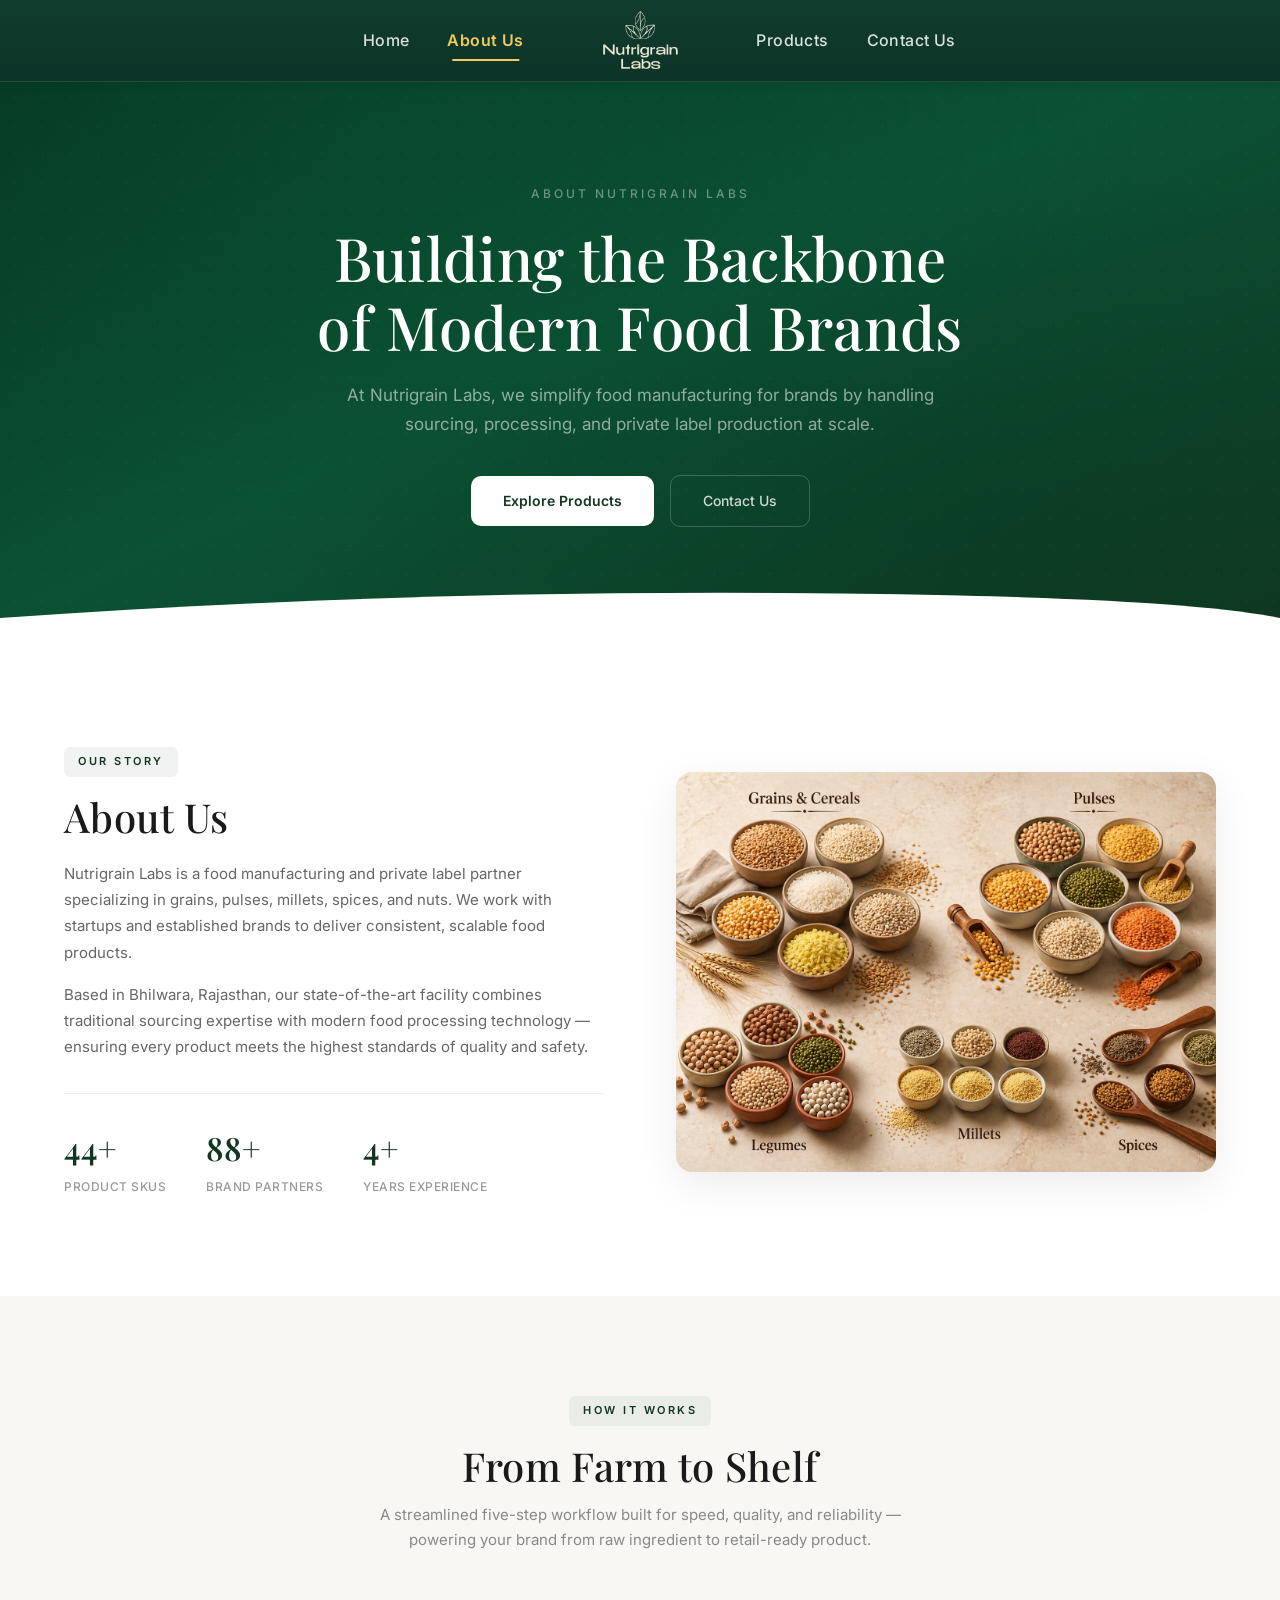
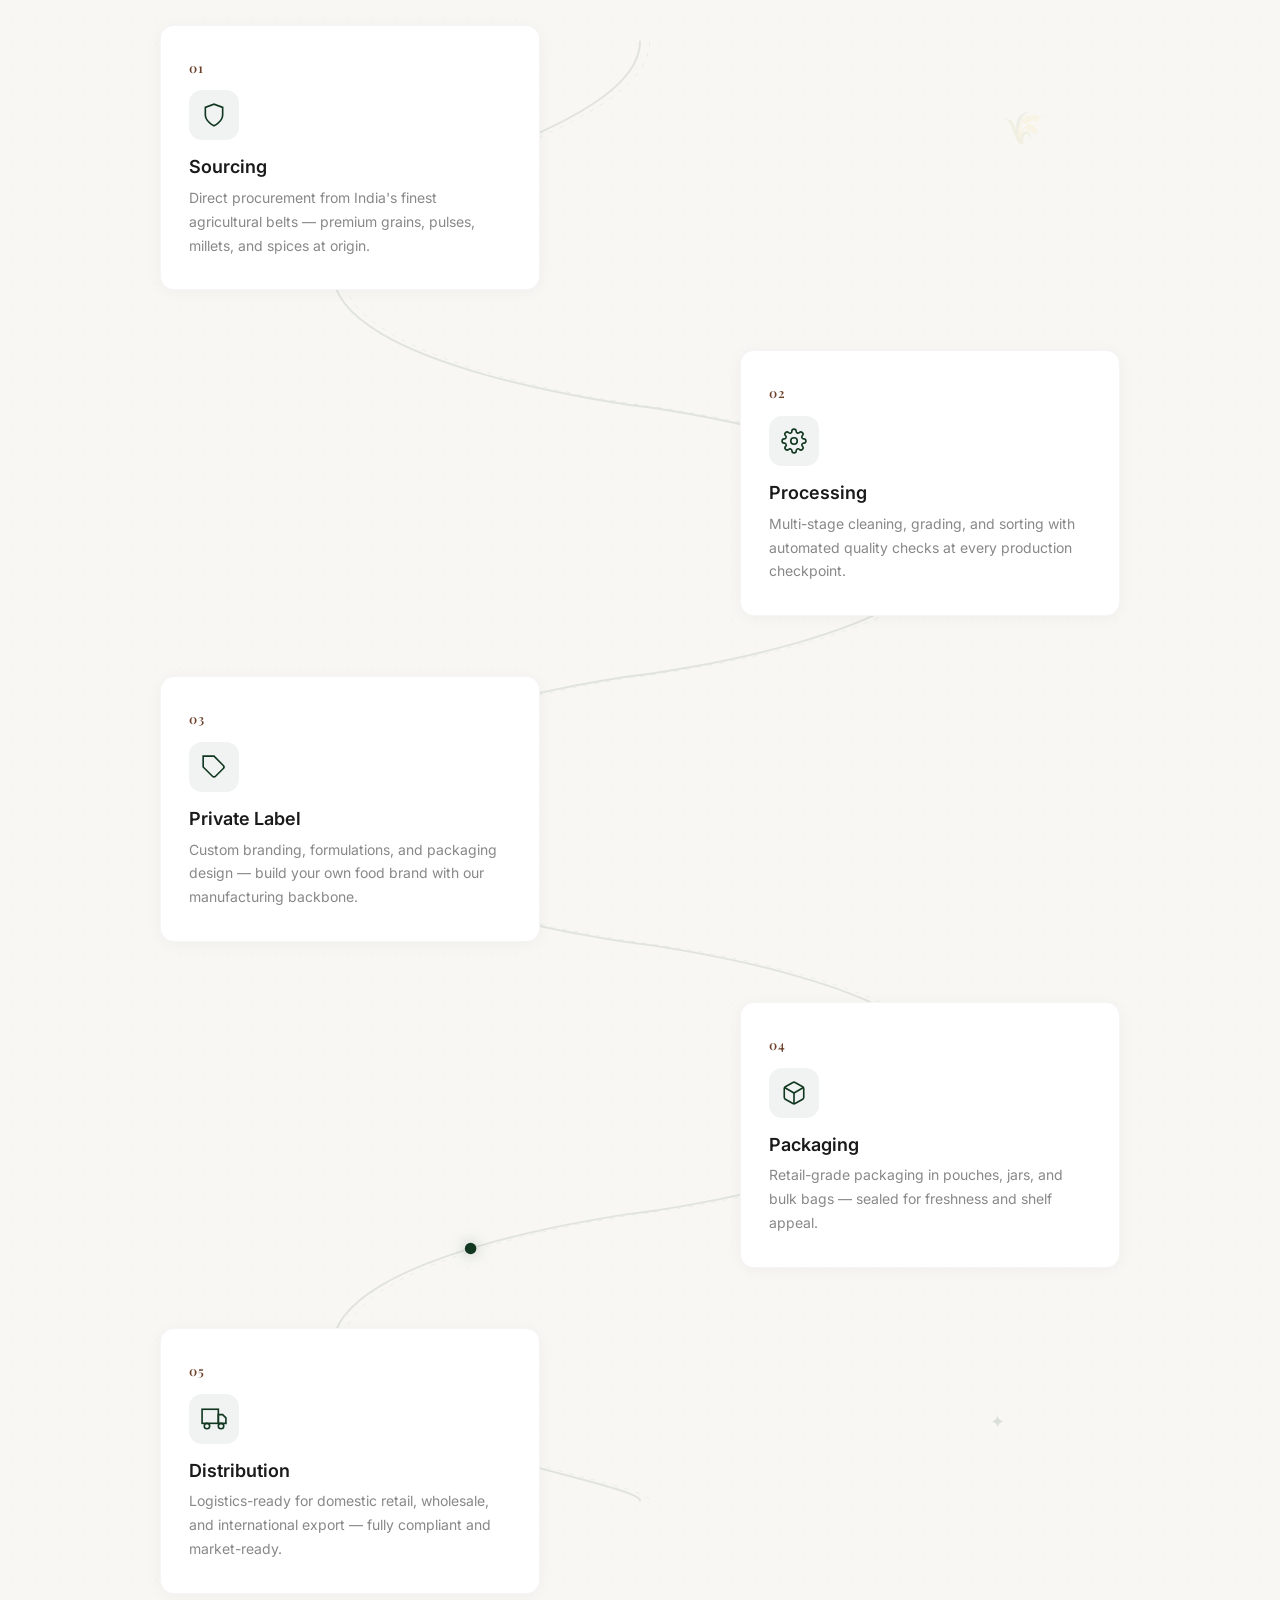
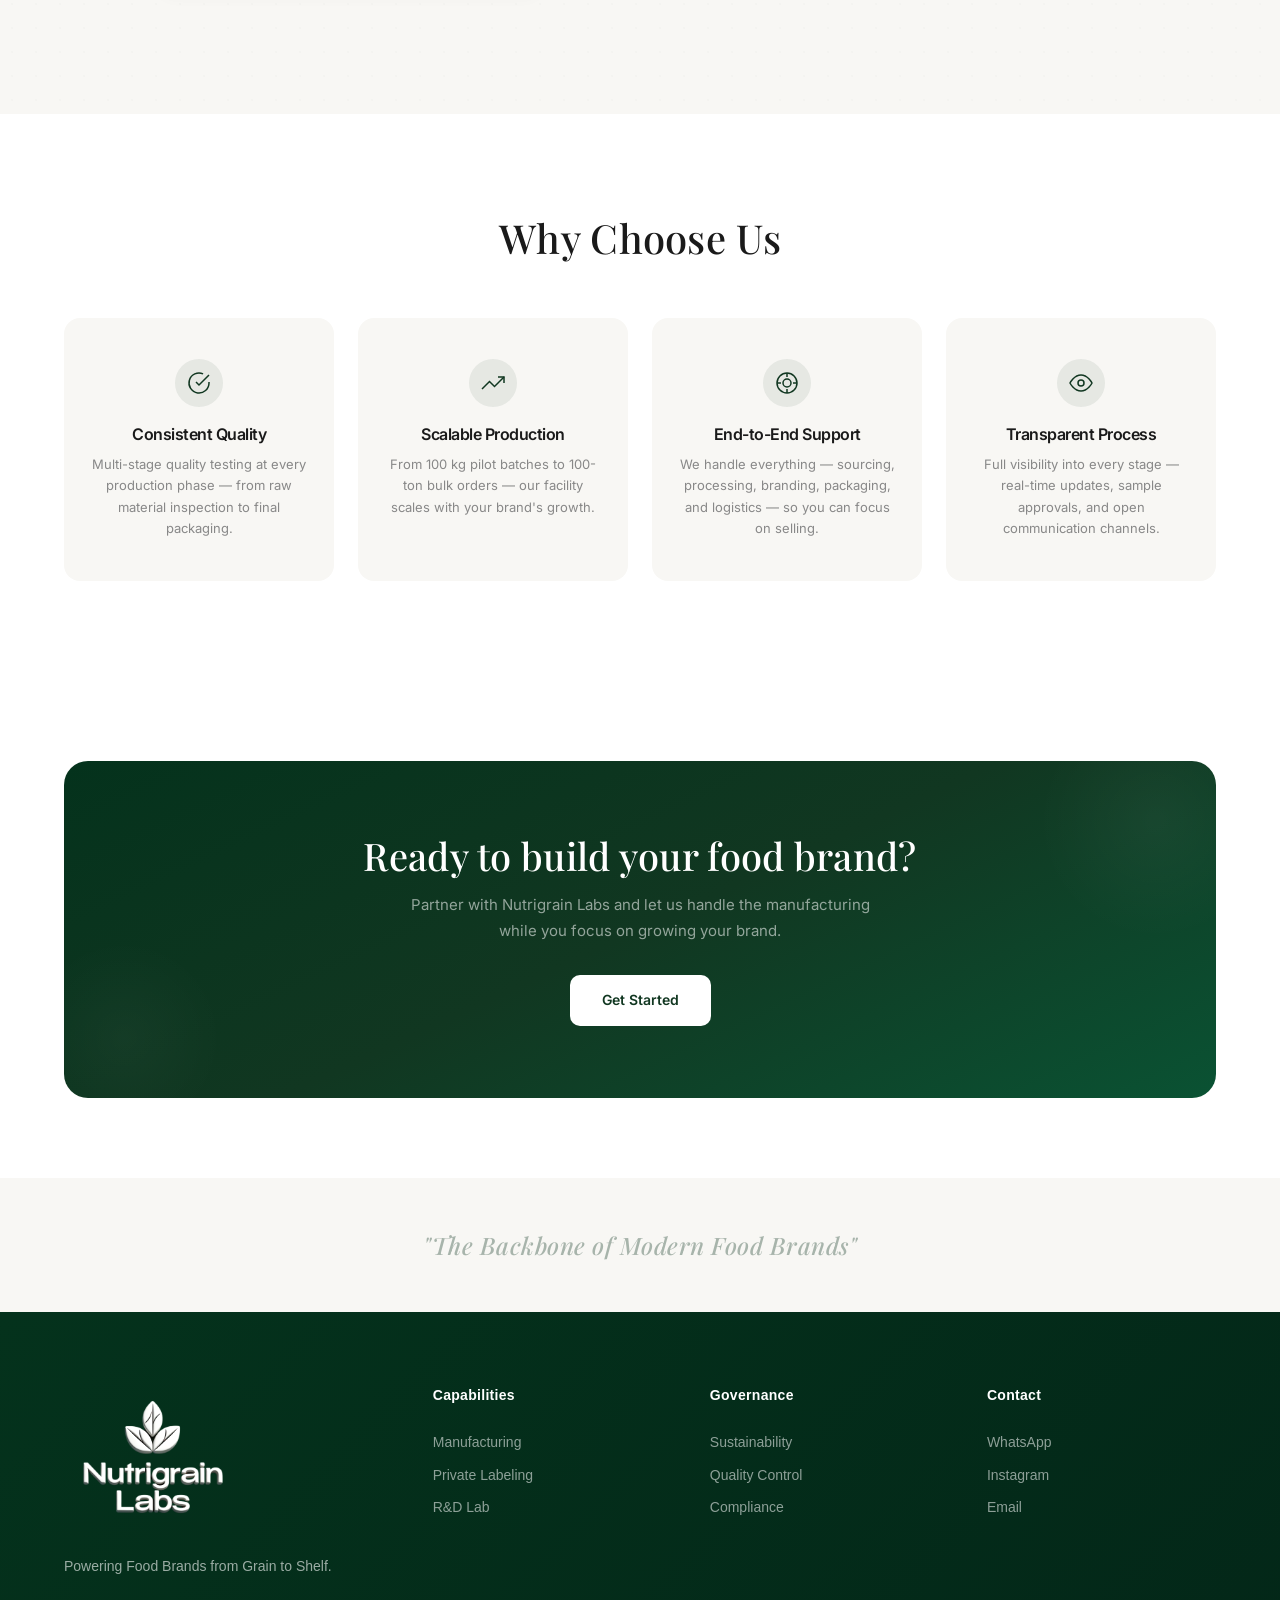
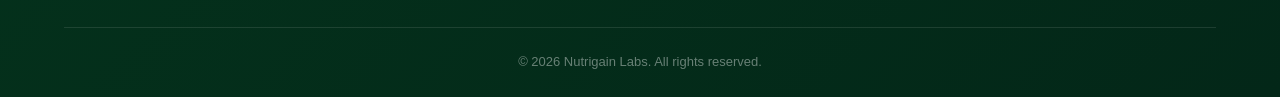
==== about.html @ efd7e618 "dadad adadad" ====
<!DOCTYPE html>
<html lang="en">

<head>
  <meta charset="UTF-8" />
  <meta name="viewport" content="width=device-width, initial-scale=1.0" />
  <title>Nutrigrain Labs — About Us</title>
  <meta name="description"
    content="Learn about Nutrigrain Labs — India's trusted food manufacturing and private label partner for grains, pulses, millets, spices, and more." />
  <link rel="stylesheet" href="index.css" />
  <link rel="stylesheet" href="about.css" />
  <link rel="preconnect" href="https://fonts.googleapis.com" />
  <link rel="preconnect" href="https://fonts.gstatic.com" crossorigin />
  <link href="https://fonts.googleapis.com/css2?family=Inter:wght@400;500;600;700;800&display=swap" rel="stylesheet" />
  <link href="https://fonts.googleapis.com/css2?family=Playfair+Display:wght@400;500;600;700&display=swap"
    rel="stylesheet" />
  <link rel="icon"
    href="data:image/svg+xml,<svg xmlns='http://www.w3.org/2000/svg' viewBox='0 0 100 100'><text y='.9em' font-size='90'>🌿</text></svg>" />
</head>

<body>

  <!-- ===== HEADER ===== -->
  <header class="header" id="header">
    <div class="header-inner">
      <nav class="nav-left" id="navLeft">
        <a href="index.html">Home</a>
        <a href="about.html" class="active">About Us</a>
      </nav>

      <a href="index.html" class="header-logo" id="headerLogo">
        <img src="images/header-logo.png" alt="Nutrigrain Labs" class="header-logo-img" />
      </a>

      <nav class="nav-right" id="navRight">
        <a href="products.html">Products</a>
        <a href="contact.html">Contact Us</a>
      </nav>

      <div class="hamburger" id="hamburger">
        <span></span>
        <span></span>
        <span></span>
      </div>
    </div>

    <nav class="nav-mobile" id="navMobile">
      <a href="index.html">Home</a>
      <a href="about.html" class="active">About Us</a>
      <a href="products.html">Products</a>
      <a href="contact.html">Contact Us</a>
    </nav>
    <div class="nav-overlay" id="navOverlay"></div>
  </header>

  <!-- ═══════════════════════════════════════════════════
       SECTION 1: HERO
       ═══════════════════════════════════════════════════ -->
  <section class="about-hero">
    <div class="about-hero-bg"></div>
    <div class="container">
      <div class="about-hero-content">
        <span class="about-hero-label anim-fade-up">About Nutrigrain Labs</span>
        <h1 class="anim-fade-up anim-delay-1">Building the Backbone<br>of Modern Food Brands</h1>
        <p class="anim-fade-up anim-delay-2">At Nutrigrain Labs, we simplify food manufacturing for brands by handling
          sourcing, processing, and private label production at scale.</p>
        <div class="about-hero-actions anim-fade-up anim-delay-3">
          <a href="products.html" class="btn-about-primary">Explore Products</a>
          <a href="contact.html" class="btn-about-secondary">Contact Us</a>
        </div>
      </div>
    </div>
    <div class="about-hero-curve">
      <svg viewBox="0 0 1440 80" fill="none" xmlns="http://www.w3.org/2000/svg" preserveAspectRatio="none">
        <path d="M0 80L0 40C360 10 720 0 1080 10C1260 15 1380 25 1440 40L1440 80Z" fill="#ffffff" />
      </svg>
    </div>
  </section>

  <!-- ═══════════════════════════════════════════════════
       SECTION 2: WHO WE ARE
       ═══════════════════════════════════════════════════ -->
  <section class="about-who" id="who">
    <div class="container">
      <div class="about-who-layout">
        <div class="about-who-text reveal">
          <span class="about-section-label">Our Story</span>
          <h2>About Us</h2>
          <p>Nutrigrain Labs is a food manufacturing and private label partner specializing in grains, pulses, millets,
            spices, and nuts. We work with startups and established brands to deliver consistent, scalable food
            products.</p>
          <p>Based in Bhilwara, Rajasthan, our state-of-the-art facility combines traditional sourcing expertise with
            modern food processing technology — ensuring every product meets the highest standards of quality and
            safety.</p>
          <div class="about-who-stats" id="aboutStats">
            <div class="about-stat">
              <span class="about-stat-number" data-target="50" data-suffix="+">0</span>
              <span class="about-stat-label">Product SKUs</span>
            </div>
            <div class="about-stat">
              <span class="about-stat-number" data-target="100" data-suffix="+">0</span>
              <span class="about-stat-label">Brand Partners</span>
            </div>
            <div class="about-stat">
              <span class="about-stat-number" data-target="5" data-suffix="+">0</span>
              <span class="about-stat-label">Years Experience</span>
            </div>
          </div>
        </div>
        <div class="about-who-image reveal reveal-delay-2">
          <div class="about-who-img-wrapper">
            <img src="images/all products banner.png" alt="Premium food ingredients" loading="lazy" />
          </div>
        </div>
      </div>
    </div>
  </section>

  <!-- ═══════════════════════════════════════════════════
       SECTION 3: OUR PROCESS — Curved S-Path Flow
       ═══════════════════════════════════════════════════ -->
  <section class="curved-process" id="curvedProcess">
    <div class="container">
      <div class="cp-header reveal">
        <span class="about-section-label">How It Works</span>
        <h2>From Farm to Shelf</h2>
        <p>A streamlined five-step workflow built for speed, quality, and reliability — powering your brand from raw
          ingredient to retail-ready product.</p>
      </div>

      <div class="cp-wrapper">
        <!-- SVG Curved Path -->
        <svg class="cp-svg-path" viewBox="0 0 1000 1600" fill="none" xmlns="http://www.w3.org/2000/svg"
          preserveAspectRatio="xMidYMid meet">
          <path class="cp-path-bg"
            d="M500 0 C500 100, 180 140, 180 240 S500 380, 500 380 C500 380, 820 420, 820 520 S500 660, 500 660 C500 660, 180 700, 180 800 S500 940, 500 940 C500 940, 820 980, 820 1080 S500 1220, 500 1220 C500 1220, 180 1260, 180 1360 S500 1500, 500 1520"
            stroke="rgba(17,55,33,0.1)" stroke-width="2" fill="none" stroke-linecap="round" />
          <path class="cp-path-dots"
            d="M500 0 C500 100, 180 140, 180 240 S500 380, 500 380 C500 380, 820 420, 820 520 S500 660, 500 660 C500 660, 180 700, 180 800 S500 940, 500 940 C500 940, 820 980, 820 1080 S500 1220, 500 1220 C500 1220, 180 1260, 180 1360 S500 1500, 500 1520"
            stroke="rgba(17,55,33,0.06)" stroke-width="1" fill="none" stroke-dasharray="4 8" stroke-linecap="round"
            transform="translate(10, 0)" />
          <path class="cp-path-fill" id="cpPathFill"
            d="M500 0 C500 100, 180 140, 180 240 S500 380, 500 380 C500 380, 820 420, 820 520 S500 660, 500 660 C500 660, 180 700, 180 800 S500 940, 500 940 C500 940, 820 980, 820 1080 S500 1220, 500 1220 C500 1220, 180 1260, 180 1360 S500 1500, 500 1520"
            stroke="#113721" stroke-width="2.5" fill="none" stroke-linecap="round" />
          <circle class="cp-travel-dot" id="cpTravelDot" cx="500" cy="0" r="6" fill="#113721" />
        </svg>

        <!-- Decorative wheat accents -->
        <div class="cp-deco cp-deco-1">🌾</div>
        <div class="cp-deco cp-deco-2">🌿</div>
        <div class="cp-deco cp-deco-3">✦</div>

        <!-- Step 1: Sourcing (LEFT) -->
        <div class="cp-step cp-step-left" data-step="1">
          <div class="cp-step-card">
            <div class="cp-step-num">01</div>
            <div class="cp-step-icon">
              <svg viewBox="0 0 24 24" fill="none" stroke="currentColor" stroke-width="1.5" width="26" height="26">
                <path d="M12 22s8-4 8-10V5l-8-3-8 3v7c0 6 8 10 8 10z" />
              </svg>
            </div>
            <h3>Sourcing</h3>
            <p>Direct procurement from India's finest agricultural belts — premium grains, pulses, millets, and spices
              at origin.</p>
          </div>
        </div>

        <!-- Step 2: Processing (RIGHT) -->
        <div class="cp-step cp-step-right" data-step="2">
          <div class="cp-step-card">
            <div class="cp-step-num">02</div>
            <div class="cp-step-icon">
              <svg viewBox="0 0 24 24" fill="none" stroke="currentColor" stroke-width="1.5" width="26" height="26">
                <circle cx="12" cy="12" r="3" />
                <path
                  d="M19.4 15a1.65 1.65 0 0 0 .33 1.82l.06.06a2 2 0 0 1-2.83 2.83l-.06-.06a1.65 1.65 0 0 0-1.82-.33 1.65 1.65 0 0 0-1 1.51V21a2 2 0 0 1-4 0v-.09A1.65 1.65 0 0 0 9 19.4a1.65 1.65 0 0 0-1.82.33l-.06.06a2 2 0 0 1-2.83-2.83l.06-.06A1.65 1.65 0 0 0 4.68 15a1.65 1.65 0 0 0-1.51-1H3a2 2 0 0 1 0-4h.09A1.65 1.65 0 0 0 4.6 9a1.65 1.65 0 0 0-.33-1.82l-.06-.06a2 2 0 0 1 2.83-2.83l.06.06A1.65 1.65 0 0 0 9 4.68a1.65 1.65 0 0 0 1-1.51V3a2 2 0 0 1 4 0v.09a1.65 1.65 0 0 0 1 1.51 1.65 1.65 0 0 0 1.82-.33l.06-.06a2 2 0 0 1 2.83 2.83l-.06.06A1.65 1.65 0 0 0 19.4 9a1.65 1.65 0 0 0 1.51 1H21a2 2 0 0 1 0 4h-.09a1.65 1.65 0 0 0-1.51 1z" />
              </svg>
            </div>
            <h3>Processing</h3>
            <p>Multi-stage cleaning, grading, and sorting with automated quality checks at every production checkpoint.
            </p>
          </div>
        </div>

        <!-- Step 3: Private Label (LEFT) -->
        <div class="cp-step cp-step-left" data-step="3">
          <div class="cp-step-card">
            <div class="cp-step-num">03</div>
            <div class="cp-step-icon">
              <svg viewBox="0 0 24 24" fill="none" stroke="currentColor" stroke-width="1.5" width="26" height="26">
                <path d="M20.59 13.41l-7.17 7.17a2 2 0 0 1-2.83 0L2 12V2h10l8.59 8.59a2 2 0 0 1 0 2.82z" />
                <line x1="7" y1="7" x2="7.01" y2="7" />
              </svg>
            </div>
            <h3>Private Label</h3>
            <p>Custom branding, formulations, and packaging design — build your own food brand with our manufacturing
              backbone.</p>
          </div>
        </div>

        <!-- Step 4: Packaging (RIGHT) -->
        <div class="cp-step cp-step-right" data-step="4">
          <div class="cp-step-card">
            <div class="cp-step-num">04</div>
            <div class="cp-step-icon">
              <svg viewBox="0 0 24 24" fill="none" stroke="currentColor" stroke-width="1.5" width="26" height="26">
                <path
                  d="M21 16V8a2 2 0 0 0-1-1.73l-7-4a2 2 0 0 0-2 0l-7 4A2 2 0 0 0 3 8v8a2 2 0 0 0 1 1.73l7 4a2 2 0 0 0 2 0l7-4A2 2 0 0 0 21 16z" />
                <polyline points="3.27 6.96 12 12.01 20.73 6.96" />
                <line x1="12" y1="22.08" x2="12" y2="12" />
              </svg>
            </div>
            <h3>Packaging</h3>
            <p>Retail-grade packaging in pouches, jars, and bulk bags — sealed for freshness and shelf appeal.</p>
          </div>
        </div>

        <!-- Step 5: Distribution (LEFT) -->
        <div class="cp-step cp-step-left" data-step="5">
          <div class="cp-step-card">
            <div class="cp-step-num">05</div>
            <div class="cp-step-icon">
              <svg viewBox="0 0 24 24" fill="none" stroke="currentColor" stroke-width="1.5" width="26" height="26">
                <rect x="1" y="3" width="15" height="13" />
                <polygon points="16 8 20 8 23 11 23 16 16 16 16 8" />
                <circle cx="5.5" cy="18.5" r="2.5" />
                <circle cx="18.5" cy="18.5" r="2.5" />
              </svg>
            </div>
            <h3>Distribution</h3>
            <p>Logistics-ready for domestic retail, wholesale, and international export — fully compliant and
              market-ready.</p>
          </div>
        </div>
      </div>
    </div>
  </section>

  <!-- ═══════════════════════════════════════════════════
       SECTION 4: WHY CHOOSE US
       ═══════════════════════════════════════════════════ -->
  <section class="about-why">
    <div class="container">
      <div class="about-why-header reveal">
        <h2>Why Choose Us</h2>
      </div>
      <div class="about-why-grid">
        <div class="about-why-card reveal">
          <div class="about-why-icon">
            <svg viewBox="0 0 24 24" fill="none" stroke="currentColor" stroke-width="1.5" width="24" height="24">
              <path d="M22 11.08V12a10 10 0 1 1-5.93-9.14" />
              <polyline points="22 4 12 14.01 9 11.01" />
            </svg>
          </div>
          <h3>Consistent Quality</h3>
          <p>Multi-stage quality testing at every production phase — from raw material inspection to final packaging.
          </p>
        </div>
        <div class="about-why-card reveal reveal-delay-1">
          <div class="about-why-icon">
            <svg viewBox="0 0 24 24" fill="none" stroke="currentColor" stroke-width="1.5" width="24" height="24">
              <polyline points="23 6 13.5 15.5 8.5 10.5 1 18" />
              <polyline points="17 6 23 6 23 12" />
            </svg>
          </div>
          <h3>Scalable Production</h3>
          <p>From 100 kg pilot batches to 100-ton bulk orders — our facility scales with your brand's growth.</p>
        </div>
        <div class="about-why-card reveal reveal-delay-2">
          <div class="about-why-icon">
            <svg viewBox="0 0 24 24" fill="none" stroke="currentColor" stroke-width="1.5" width="24" height="24">
              <circle cx="12" cy="12" r="10" />
              <path d="M16 12a4 4 0 1 1-8 0 4 4 0 0 1 8 0z" />
              <line x1="12" y1="2" x2="12" y2="6" />
              <line x1="12" y1="18" x2="12" y2="22" />
              <line x1="2" y1="12" x2="6" y2="12" />
              <line x1="18" y1="12" x2="22" y2="12" />
            </svg>
          </div>
          <h3>End-to-End Support</h3>
          <p>We handle everything — sourcing, processing, branding, packaging, and logistics — so you can focus on
            selling.</p>
        </div>
        <div class="about-why-card reveal reveal-delay-3">
          <div class="about-why-icon">
            <svg viewBox="0 0 24 24" fill="none" stroke="currentColor" stroke-width="1.5" width="24" height="24">
              <path d="M1 12s4-8 11-8 11 8 11 8-4 8-11 8-11-8-11-8z" />
              <circle cx="12" cy="12" r="3" />
            </svg>
          </div>
          <h3>Transparent Process</h3>
          <p>Full visibility into every stage — real-time updates, sample approvals, and open communication channels.
          </p>
        </div>
      </div>
    </div>
  </section>

  <!-- ═══════════════════════════════════════════════════
       SECTION 5: CTA
       ═══════════════════════════════════════════════════ -->
  <section class="about-cta">
    <div class="container">
      <div class="about-cta-inner reveal">
        <h2>Ready to build your food brand?</h2>
        <p>Partner with Nutrigrain Labs and let us handle the manufacturing while you focus on growing your brand.</p>
        <div class="about-cta-actions">
          <a href="contact.html" class="btn-about-primary">Get Started</a>
        </div>
      </div>
    </div>
  </section>

  <!-- ═══════════════════════════════════════════════════
       FOOTER TAGLINE
       ═══════════════════════════════════════════════════ -->
  <div class="about-tagline">
    <div class="container">
      <p class="about-tagline-text">"The Backbone of Modern Food Brands"</p>
    </div>
  </div>

  <!-- ===== FOOTER ===== -->
  <footer class="footer">
    <div class="container">
      <div class="footer-grid">
        <div class="footer-brand">
          <a href="index.html" class="logo footer-logo">
            <img src="images/footer-logo.png" alt="Nutrigrain Labs" class="footer-logo-img" />
          </a>
          <p class="footer-desc">Powering Food Brands from Grain to Shelf.</p>
        </div>
        <div class="footer-col">
          <h4>Capabilities</h4>
          <a>Manufacturing</a>
          <a>Private Labeling</a>
          <a>R&D Lab</a>
        </div>
        <div class="footer-col">
          <h4>Governance</h4>
          <a>Sustainability</a>
          <a>Quality Control</a>
          <a>Compliance</a>
        </div>
        <div class="footer-col">
          <h4>Contact</h4>
          <a href="https://wa.me/919950895333" target="_blank">WhatsApp</a>
          <a href="https://instagram.com" target="_blank">Instagram</a>
          <a href="mailto:info@nutrigainlabs.com">Email</a>
        </div>
      </div>
      <div class="footer-bottom">
        <p>&copy; 2026 Nutrigain Labs. All rights reserved.</p>
      </div>
    </div>
  </footer>

  <script src="main.js"></script>
  <script>
    // ── Curved Path scroll animation ──
    (function () {
      const section = document.getElementById('curvedProcess');
      if (!section) return;

      const pathFill = document.getElementById('cpPathFill');
      const travelDot = document.getElementById('cpTravelDot');
      const steps = section.querySelectorAll('.cp-step');
      const wrapper = section.querySelector('.cp-wrapper');

      // Get path length for stroke-dasharray animation
      let pathLength = 0;
      if (pathFill) {
        pathLength = pathFill.getTotalLength();
        pathFill.style.strokeDasharray = pathLength;
        pathFill.style.strokeDashoffset = pathLength;
      }

      function onScroll() {
        const rect = section.getBoundingClientRect();
        const viewH = window.innerHeight;
        const start = rect.top - viewH * 0.6;
        const end = rect.top + rect.height - viewH * 0.3;
        const progress = Math.min(1, Math.max(0, (0 - start) / (end - start)));

        // Desktop: draw SVG path
        if (pathFill && pathLength) {
          pathFill.style.strokeDashoffset = pathLength * (1 - progress);

          if (travelDot && progress > 0.01 && progress < 0.99) {
            const point = pathFill.getPointAtLength(progress * pathLength);
            travelDot.setAttribute('cx', point.x);
            travelDot.setAttribute('cy', point.y);
            travelDot.style.opacity = '1';
          } else if (travelDot) {
            travelDot.style.opacity = '0';
          }
        }

        // Mobile: fill vertical line via CSS custom property
        if (wrapper) {
          wrapper.style.setProperty('--cp-mobile-fill', (progress * 100) + '%');
        }
      }

      window.addEventListener('scroll', onScroll, { passive: true });
      onScroll();

      // IntersectionObserver for step card reveal
      const observer = new IntersectionObserver((entries) => {
        entries.forEach(entry => {
          if (entry.isIntersecting) {
            entry.target.classList.add('cp-visible');
          }
        });
      }, { threshold: 0.15, rootMargin: '0px 0px -40px 0px' });

      steps.forEach(step => observer.observe(step));
    })();
  </script>
  <script>
    // ── Stat counter animation ──
    (function () {
      const statsContainer = document.getElementById('aboutStats');
      if (!statsContainer) return;

      const counters = statsContainer.querySelectorAll('.about-stat-number[data-target]');
      let animated = false;

      function animateCounters() {
        if (animated) return;
        animated = true;

        counters.forEach(counter => {
          const target = parseInt(counter.dataset.target, 10);
          const suffix = counter.dataset.suffix || '';
          const duration = 2000;
          const start = performance.now();

          function update(now) {
            const elapsed = now - start;
            const progress = Math.min(elapsed / duration, 1);
            // easeOutQuad
            const ease = 1 - (1 - progress) * (1 - progress);
            const current = Math.round(ease * target);
            counter.textContent = current + suffix;
            if (progress < 1) requestAnimationFrame(update);
          }

          requestAnimationFrame(update);
        });
      }

      const observer = new IntersectionObserver((entries) => {
        entries.forEach(entry => {
          if (entry.isIntersecting) animateCounters();
        });
      }, { threshold: 0.5 });

      observer.observe(statsContainer);
    })();
  </script>

</body>

</html>
---- index.css ----
/* ═══════════════════════════════════════════════════════════
   NUTRIGAIN LABS — Pixel-Perfect UI Replication
   Dark Green Theme · Palatino + Avenir Typography
   ═══════════════════════════════════════════════════════════ */

/* ── CSS Variables ── */
:root {
  /* Colors (LOCKED) */
  --dark-green-1: #04321C;
  --dark-green-2: #0A5233;
  --light-bg: #F5F5F2;
  --beige: #E8DCCB;
  --white: #FFFFFF;
  --text-dark: #1A1A1A;
  --text-muted: #6B7280;
  --text-white: #FFFFFF;

  /* Typography */
  --font-heading: 'Palatino Linotype', 'Palatino', 'Book Antiqua', 'Georgia', serif;
  --font-body: 'Avenir', 'Avenir Next', 'Segoe UI', 'Helvetica Neue', sans-serif;

  /* Layout */
  --container-width: 1200px;
  --section-padding: 100px 0;

  /* Shadows */
  --shadow-card: 0 2px 12px rgba(0, 0, 0, 0.06);
  --shadow-card-hover: 0 12px 36px rgba(0, 0, 0, 0.1);

  /* Transitions */
  --ease: cubic-bezier(0.4, 0, 0.2, 1);
  --duration: 0.6s;
}

/* ── Reset ── */
*,
*::before,
*::after {
  margin: 0;
  padding: 0;
  box-sizing: border-box;
}

html {
  scroll-behavior: smooth;
  scroll-padding-top: 80px;
}

body {
  font-family: var(--font-body);
  font-size: 16px;
  line-height: 1.6;
  color: var(--text-dark);
  background: var(--white);
  -webkit-font-smoothing: antialiased;
  -moz-osx-font-smoothing: grayscale;
  overflow-x: hidden;
}

img {
  max-width: 100%;
  height: auto;
  display: block;
}

a {
  text-decoration: none;
  color: inherit;
}

ul,
ol {
  list-style: none;
}

/* ── Container ── */
.container {
  max-width: var(--container-width);
  margin: 0 auto;
  padding: 0 24px;
  width: 100%;
}

/* ── Typography ── */
h1,
h2,
h3 {
  font-family: var(--font-heading);
  font-weight: 400;
  line-height: 1.2;
  letter-spacing: -0.5px;
  color: var(--text-dark);
}

h1 {
  font-size: clamp(40px, 5vw, 60px);
}

h2 {
  font-size: clamp(30px, 3.5vw, 42px);
}

h3 {
  font-size: clamp(20px, 2vw, 26px);
}

p {
  font-family: var(--font-body);
  line-height: 1.6;
}

/* ── Section Shared ── */
.section-header {
  text-align: center;
  margin-bottom: 56px;
}

.section-title {
  font-family: var(--font-heading);
  font-weight: 400;
  font-size: clamp(30px, 3.5vw, 42px);
  color: var(--text-dark);
  letter-spacing: -0.5px;
  line-height: 1.2;
  margin-bottom: 12px;
}

.section-subtitle {
  font-family: var(--font-body);
  font-size: 16px;
  color: var(--text-muted);
  max-width: 560px;
  margin: 0 auto;
  line-height: 1.6;
}

.section-label {
  display: inline-block;
  font-family: var(--font-body);
  font-size: 13px;
  font-weight: 500;
  letter-spacing: 1.5px;
  text-transform: uppercase;
  color: var(--text-muted);
  margin-bottom: 12px;
}

/* ═══════════════════════════════════════════════════════════
   HEADER / NAVIGATION — Solid Dark Green, Premium, Consistent
   ═══════════════════════════════════════════════════════════ */
.header {
  position: fixed;
  top: 0;
  left: 0;
  width: 100%;
  z-index: 1000;
  padding: 0;
  background: linear-gradient(180deg, #0f3d2e 0%, #0c3327 100%);
  border-bottom: 1px solid rgba(255, 255, 255, 0.08);
  box-shadow: 0 2px 8px rgba(0, 0, 0, 0.08);
  border-radius: 0;
  opacity: 1;
  transition: background 0.4s ease, box-shadow 0.4s ease, border-color 0.4s ease;
}

/* ── Inner layout: left-nav | logo | right-nav ── */
.header-inner {
  max-width: 1320px;
  margin: 0 auto;
  padding: 0 48px;
  display: flex;
  align-items: center;
  justify-content: center;
  height: 81px;
  position: relative;
}

/* ── Left + Right nav groups ── */
.nav-left,
.nav-right {
  display: flex;
  align-items: center;
  gap: 2px;
  flex: 1;
}

.nav-left {
  justify-content: flex-end;
  padding-right: 40px;
}

.nav-right {
  justify-content: flex-start;
  padding-left: 40px;
}

.nav-left a,
.nav-right a {
  font-family: 'Inter', var(--font-body);
  font-size: 16px;
  font-weight: 500;
  letter-spacing: 0.4px;
  color: rgba(255, 255, 255, 0.85);
  padding: 8px 18px;
  border-radius: 0;
  transition: color 0.3s ease;
  position: relative;
  text-decoration: none;
  white-space: nowrap;
}

/* Underline animation on hover */
.nav-left a::after,
.nav-right a::after {
  content: '';
  position: absolute;
  bottom: 0;
  left: 50%;
  transform: translateX(-50%) scaleX(0);
  width: 60%;
  height: 2px;
  background: rgba(255, 255, 255, 0.7);
  border-radius: 0;
  transition: transform 0.3s ease;
}

.nav-left a:hover::after,
.nav-right a:hover::after {
  transform: translateX(-50%) scaleX(1);
}

.nav-left a:hover,
.nav-right a:hover {
  color: #FFFFFF;
}

/* Active state — gold accent */
.nav-left a.active,
.nav-right a.active {
  color: #f4c95d;
  font-weight: 600;
}

.nav-left a.active::after,
.nav-right a.active::after {
  transform: translateX(-50%) scaleX(1);
  background: #f4c95d;
}

/* ── Center Logo ── */
.header-logo {
  display: flex;
  align-items: center;
  text-decoration: none;
  flex-shrink: 0;
  padding: 4px 16px;
  transition: opacity 0.3s ease;
  z-index: 1001;
}

.header-logo:hover {
  opacity: 0.85;
}

.header-logo-img {
  height: 70px;
  width: auto;
  display: block;
  object-fit: contain;
}

/* ── Scrolled header — slightly deeper, more shadow ── */
.header.scrolled {
  background: linear-gradient(180deg, #0c3327 0%, #092b20 100%);
  border-bottom-color: rgba(255, 255, 255, 0.06);
  box-shadow: 0 2px 12px rgba(0, 0, 0, 0.15);
}

/* ── Hamburger (mobile only) ── */
.hamburger {
  display: none;
  flex-direction: column;
  gap: 5px;
  cursor: pointer;
  z-index: 1002;
  padding: 6px;
  position: absolute;
  right: 24px;
  top: 50%;
  transform: translateY(-50%);
}

.hamburger span {
  display: block;
  width: 24px;
  height: 2px;
  background: #FFFFFF;
  border-radius: 0;
  transition: all 0.35s var(--ease);
}

.hamburger.active span:nth-child(1) {
  transform: rotate(45deg) translate(5px, 5px);
}

.hamburger.active span:nth-child(2) {
  opacity: 0;
}

.hamburger.active span:nth-child(3) {
  transform: rotate(-45deg) translate(5px, -5px);
}

/* ── Mobile slide-out menu — solid dark green ── */
.nav-mobile {
  display: none;
  position: fixed;
  top: 0;
  right: -300px;
  width: 280px;
  height: 100vh;
  background: #0f3d2e;
  border-left: 1px solid rgba(255, 255, 255, 0.1);
  flex-direction: column;
  justify-content: center;
  gap: 4px;
  padding: 32px 24px;
  transition: right 0.4s var(--ease);
  z-index: 1001;
  border-radius: 0;
}

.nav-mobile.active {
  right: 0;
}

.nav-mobile a {
  font-family: 'Inter', var(--font-body);
  font-size: 16px;
  font-weight: 500;
  color: rgba(255, 255, 255, 0.85);
  padding: 14px 20px;
  border-radius: 0;
  text-align: left;
  text-decoration: none;
  transition: color 0.3s ease, background 0.3s ease;
  border-bottom: 1px solid rgba(255, 255, 255, 0.08);
}

.nav-mobile a:last-child {
  border-bottom: none;
}

.nav-mobile a:hover {
  color: #FFFFFF;
  background: rgba(255, 255, 255, 0.05);
}

.nav-mobile a.active {
  color: #f4c95d;
}

/* ── Overlay ── */
.nav-overlay {
  display: none;
  position: fixed;
  inset: 0;
  background: rgba(0, 0, 0, 0.4);
  backdrop-filter: blur(4px);
  z-index: 999;
  opacity: 0;
  transition: opacity 0.35s var(--ease);
}

.nav-overlay.active {
  display: block;
  opacity: 1;
}

/* ═══════════════════════════════════════════════════════════
   HERO SECTION
   ═══════════════════════════════════════════════════════════ */
.hero {
  position: relative;
  min-height: 100vh;
  display: flex;
  align-items: center;
  overflow: hidden;
  padding-top: 80px;
  padding-bottom: 80px;
}

.hero-bg {
  position: absolute;
  inset: 0;
  background: linear-gradient(135deg, var(--dark-green-1) 0%, var(--dark-green-2) 100%);
  z-index: 0;
}

.hero-bg::after {
  content: '';
  position: absolute;
  inset: 0;
  background: radial-gradient(ellipse at 80% 50%, rgba(10, 82, 51, 0.6) 0%, transparent 70%);
}

.hero .container {
  display: grid;
  grid-template-columns: 1fr 1fr;
  gap: 60px;
  align-items: center;
  position: relative;
  z-index: 2;
}

.hero-content {
  max-width: 560px;
}

/* ── Hero Paint Stroke Label ── */
.hero-typing {
  margin-bottom: 28px;
  display: inline-block;
  position: relative;
  transform: rotate(-1.5deg);
  transform-origin: left center;
}

.typing-text {
  display: inline-block;
  font-family: 'Inter', var(--font-body);
  font-size: 18px;
  font-weight: 600;
  letter-spacing: 0.4px;
  color: rgba(255, 255, 255, 0);
  white-space: nowrap;
  padding: 7px 16px;
  position: relative;
  z-index: 1;
  animation: textReveal 0.4s ease 1.1s forwards;
  text-shadow: none;
}

/* Brush stroke background — sweeps in from left */
.typing-text::before {
  content: '';
  position: absolute;
  top: 0;
  left: 0;
  width: 100%;
  height: 100%;
  background: rgba(255, 255, 255, 0.9);
  z-index: -1;
  transform-origin: left center;
  transform: scaleX(0);
  animation: brushStroke 0.7s cubic-bezier(0.22, 1, 0.36, 1) 0.5s forwards;
  clip-path: polygon(0% 15%, 1.5% 2%, 6% 6%, 12% 0%, 20% 5%, 28% 1%, 36% 4%, 44% 0%, 52% 5%, 60% 1%, 68% 4%, 76% 0%, 84% 3%, 92% 0%, 97% 2%, 100% 10%,
      100% 18%, 99% 30%, 100% 45%, 99% 60%, 100% 75%, 99% 85%, 100% 92%, 98% 100%,
      93% 97%, 86% 100%, 78% 95%, 70% 100%, 62% 96%, 54% 100%, 46% 95%, 38% 100%, 30% 96%, 22% 100%, 14% 96%, 7% 100%, 2% 97%, 0% 90%,
      1% 75%, 0% 58%, 1% 42%, 0% 28%);
  filter: blur(0.4px);
}

/* Subtle grain overlay for painted realism */
.typing-text::after {
  content: '';
  position: absolute;
  inset: 0;
  z-index: -1;
  background-image: url("data:image/svg+xml,%3Csvg viewBox='0 0 256 256' xmlns='http://www.w3.org/2000/svg'%3E%3Cfilter id='n'%3E%3CfeTurbulence type='fractalNoise' baseFrequency='0.85' numOctaves='4' stitchTiles='stitch'/%3E%3C/filter%3E%3Crect width='100%25' height='100%25' filter='url(%23n)' opacity='0.04'/%3E%3C/svg%3E");
  background-size: 128px 128px;
  opacity: 0;
  mix-blend-mode: overlay;
  pointer-events: none;
  animation: grainFade 0.3s ease 1.1s forwards;
}

/* Brush sweeps in from left */
@keyframes brushStroke {
  0% {
    transform: scaleX(0);
  }

  100% {
    transform: scaleX(1);
  }
}

/* Text appears after brush lands */
@keyframes textReveal {
  0% {
    color: rgba(110, 65, 44, 0);
  }

  100% {
    color: #6e412c;
  }
}

/* Grain fades in with text */
@keyframes grainFade {
  0% {
    opacity: 0;
  }

  100% {
    opacity: 0.5;
  }
}

.hero h1 {
  font-family: var(--font-heading);
  font-size: clamp(38px, 4.5vw, 58px);
  font-weight: 400;
  line-height: 1.15;
  color: var(--text-white);
  margin-bottom: 20px;
  letter-spacing: -0.5px;
}

.hero-text {
  font-family: var(--font-body);
  font-size: 16px;
  line-height: 1.7;
  color: rgba(255, 255, 255, 0.7);
  margin-bottom: 36px;
  max-width: 460px;
}

.hero-buttons {
  display: flex;
  gap: 14px;
  flex-wrap: wrap;
}

/* Buttons */
.btn-primary {
  display: inline-flex;
  align-items: center;
  gap: 8px;
  padding: 14px 28px;
  background: var(--dark-green-2);
  color: var(--text-white);
  font-family: var(--font-body);
  font-size: 14px;
  font-weight: 500;
  border-radius: 999px;
  border: 1px solid rgba(255, 255, 255, 0.15);
  transition: all 0.35s var(--ease);
  cursor: pointer;
}

.btn-primary:hover {
  transform: scale(1.03);
  background: #127a44;
  box-shadow: 0 8px 24px rgba(10, 82, 51, 0.3);
}

.btn-primary svg {
  width: 16px;
  height: 16px;
  transition: transform 0.3s var(--ease);
}

.btn-primary:hover svg {
  transform: translateX(3px);
}

.btn-secondary {
  display: inline-flex;
  align-items: center;
  gap: 8px;
  padding: 14px 28px;
  background: transparent;
  color: var(--text-white);
  font-family: var(--font-body);
  font-size: 14px;
  font-weight: 500;
  border: 1.5px solid rgba(255, 255, 255, 0.3);
  border-radius: 999px;
  transition: all 0.35s var(--ease);
  cursor: pointer;
}

.btn-secondary:hover {
  border-color: rgba(255, 255, 255, 0.6);
  background: rgba(255, 255, 255, 0.08);
  transform: scale(1.03);
}

/* Hero Visual */
.hero-visual {
  position: relative;
}

.hero-image-wrapper {
  position: relative;
  border-radius: 20px;
  overflow: hidden;
  aspect-ratio: 1 / 1;
  max-width: 480px;
  margin-left: auto;
  box-shadow: 0 20px 60px rgba(0, 0, 0, 0.3);
}

.hero-image-wrapper img {
  width: 100%;
  height: 100%;
  object-fit: cover;
}

/* Floating badges */
.hero-floating-badge {
  position: absolute;
  display: flex;
  flex-direction: column;
  align-items: center;
  justify-content: center;
  background: rgba(255, 255, 255, 0.95);
  backdrop-filter: blur(12px);
  border-radius: 14px;
  box-shadow: 0 8px 32px rgba(0, 0, 0, 0.12);
  animation: badge-bob 4s ease-in-out infinite;
}

.hero-floating-badge.badge-products {
  bottom: -10px;
  left: -20px;
  padding: 16px 24px;
  animation-delay: 0s;
}

.hero-floating-badge.badge-natural {
  top: 10%;
  right: -20px;
  padding: 18px 22px;
  animation-delay: 2s;
  background: var(--dark-green-1);
  color: var(--text-white);
}

@keyframes badge-bob {

  0%,
  100% {
    transform: translateY(0);
  }

  50% {
    transform: translateY(-10px);
  }
}

.badge-number {
  font-family: var(--font-heading);
  font-size: 28px;
  font-weight: 400;
  color: var(--dark-green-1);
  line-height: 1;
}

.badge-percent {
  font-family: var(--font-heading);
  font-size: 28px;
  font-weight: 400;
  color: var(--text-white);
  line-height: 1;
}

.badge-label {
  font-family: var(--font-body);
  font-size: 12px;
  color: var(--text-muted);
  margin-top: 2px;
}

.badge-natural .badge-label {
  color: rgba(255, 255, 255, 0.7);
}

/* Hero curve */
.hero-curve {
  position: absolute;
  bottom: -2px;
  left: 0;
  width: 100%;
  z-index: 3;
  line-height: 0;
}

.hero-curve svg {
  width: 100%;
  height: 80px;
}

/* ═══════════════════════════════════════════════════════════
   SOLUTIONS — SPLIT LAYOUT (Image Left + Features Right)
   ═══════════════════════════════════════════════════════════ */
.solutions {
  padding: var(--section-padding);
  background: #f8f9f7;
  position: relative;
  overflow: hidden;
}

.sol-split {
  display: grid;
  grid-template-columns: 1fr 1fr;
  gap: 64px;
  align-items: center;
}

/* ── Left: Image ── */
.sol-visual {
  position: relative;
}

.sol-image-wrapper {
  position: relative;
  border-radius: 20px;
  overflow: hidden;
  box-shadow: 0 16px 48px rgba(0, 0, 0, 0.1);
}

.sol-image-wrapper img {
  width: 100%;
  height: 100%;
  object-fit: cover;
  display: block;
}

/* ── Right: Content ── */
.sol-content {
  max-width: 520px;
}

.sol-subtitle {
  font-family: var(--font-body);
  font-size: 15px;
  color: var(--text-muted);
  line-height: 1.6;
  margin-bottom: 32px;
  max-width: 440px;
}

/* ── Feature List ── */
.sol-features {
  display: flex;
  flex-direction: column;
  gap: 16px;
  margin-bottom: 36px;
}

.sol-feature {
  display: flex;
  align-items: flex-start;
  gap: 16px;
  padding: 16px 18px;
  background: var(--white);
  border-radius: 14px;
  border: 1px solid rgba(17, 55, 33, 0.06);
  box-shadow: 0 2px 10px rgba(0, 0, 0, 0.03);
  transition: transform 0.35s var(--ease),
              box-shadow 0.35s var(--ease),
              border-color 0.35s var(--ease);
}

.sol-feature:hover {
  transform: translateY(-3px);
  box-shadow: 0 10px 28px rgba(17, 55, 33, 0.08);
  border-color: rgba(17, 55, 33, 0.14);
}

/* ── Feature Icon ── */
.sol-feature-icon {
  flex-shrink: 0;
  width: 42px;
  height: 42px;
  display: flex;
  align-items: center;
  justify-content: center;
  background: rgba(17, 55, 33, 0.07);
  border-radius: 50%;
  transition: background 0.3s var(--ease), transform 0.3s var(--ease);
}

.sol-feature:hover .sol-feature-icon {
  background: rgba(17, 55, 33, 0.12);
  transform: scale(1.06);
}

.sol-feature-icon svg {
  width: 20px;
  height: 20px;
  stroke: #113721;
}

/* ── Feature Text ── */
.sol-feature-text {
  flex: 1;
  min-width: 0;
}

.sol-feature-text h3 {
  font-family: var(--font-body);
  font-size: 15px;
  font-weight: 600;
  color: #113721;
  margin-bottom: 4px;
  line-height: 1.3;
  letter-spacing: 0;
}

.sol-feature-text p {
  font-family: var(--font-body);
  font-size: 13px;
  color: var(--text-muted);
  line-height: 1.55;
  margin: 0;
}

/* ── CTA Button ── */
.btn-solutions {
  display: inline-flex;
  align-items: center;
  gap: 8px;
  padding: 14px 32px;
  font-family: var(--font-body);
  font-size: 14px;
  font-weight: 500;
  color: #113721;
  background: transparent;
  border: 1.5px solid #113721;
  border-radius: 999px;
  cursor: pointer;
  transition: all 0.35s var(--ease);
}

.btn-solutions:hover {
  background: #113721;
  color: var(--text-white);
  transform: scale(1.03);
  box-shadow: 0 6px 20px rgba(17, 55, 33, 0.18);
}

.btn-solutions svg {
  width: 16px;
  height: 16px;
  transition: transform 0.3s var(--ease);
}

.btn-solutions:hover svg {
  transform: translateX(3px);
}

/* ═══════════════════════════════════════════════════════════
   PRODUCT CATEGORIES — Enhanced
   ═══════════════════════════════════════════════════════════ */
.categories {
  padding: 100px 0 80px;
  background: var(--light-bg);
  position: relative;
  overflow: hidden;
}

/* ── Floating food background elements ── */
.cat-float {
  position: absolute;
  font-size: 32px;
  opacity: 0.1;
  pointer-events: none;
  z-index: 0;
  transition: transform 0.1s linear;
  will-change: transform;
}

.cat-float-1 {
  top: 8%;
  left: 5%;
  font-size: 36px;
  filter: blur(1px);
  opacity: 0.3;
}

.cat-float-2 {
  top: 15%;
  right: 8%;
  font-size: 28px;
  filter: blur(0px);
  opacity: 0.35;
}

.cat-float-3 {
  top: 45%;
  left: 3%;
  font-size: 26px;
  filter: blur(1px);
  opacity: 0.25;
}

.cat-float-4 {
  top: 60%;
  right: 12%;
  font-size: 30px;
  filter: blur(0px);
  opacity: 0.3;
}

.cat-float-5 {
  bottom: 20%;
  left: 10%;
  font-size: 24px;
  filter: blur(1px);
  opacity: 0.25;
}

.cat-float-6 {
  bottom: 10%;
  right: 5%;
  font-size: 34px;
  filter: blur(0px);
  opacity: 0.3;
}

.cat-float-7 {
  top: 30%;
  right: 3%;
  font-size: 18px;
  filter: blur(0px);
  opacity: 0.4;
  color: var(--dark-green-1);
}

.cat-float-8 {
  bottom: 35%;
  left: 7%;
  font-size: 28px;
  filter: blur(1px);
  opacity: 0.28;
}

/* ── Grid ── */
.categories-grid-wrapper {
  position: relative;
  z-index: 1;
}

.categories-grid {
  display: grid;
  grid-template-columns: repeat(5, 1fr);
  gap: 24px;
  perspective: 1000px;
}

/* ── Cards — premium interactive dimming on grid hover ── */
.categories-grid:hover .category-card {
  opacity: 0.5;
  transform: scale(0.96);
  filter: blur(1px);
}

.categories-grid:hover .category-card:hover {
  opacity: 1;
  transform: translateY(-10px) scale(1.04);
  filter: blur(0);
}

/* ── Card base ── */
.category-card {
  background: var(--white);
  border-radius: 16px;
  overflow: hidden;
  box-shadow: 0 2px 12px rgba(0, 0, 0, 0.06);
  opacity: 0.85;
  transform: scale(0.98);
  transition: all 0.9s ease;
  cursor: pointer;
  text-align: center;
  padding-bottom: 24px;
  position: relative;
  z-index: 1;
  border: 1px solid transparent;
}

/* ── Card hover — lift + glow ── */
.category-card:hover {
  opacity: 1;
  transform: translateY(-10px) scale(1.04);
  box-shadow: 0 20px 40px rgba(0, 0, 0, 0.12),
    0 0 0 1px rgba(10, 82, 51, 0.08);
  border-color: rgba(10, 82, 51, 0.15);
  z-index: 10;
}

/* ── Card image ── */
.category-img {
  width: 100%;
  height: 160px;
  overflow: hidden;
  position: relative;
}

/* Gradient overlay on hover */
.category-img::after {
  content: '';
  position: absolute;
  inset: 0;
  background: linear-gradient(180deg, transparent 50%, rgba(4, 50, 28, 0.08) 100%);
  opacity: 0;
  transition: opacity 0.2s ease;
  pointer-events: none;
}

.category-card:hover .category-img::after {
  opacity: 1;
}

.category-img img {
  width: 100%;
  height: 100%;
  object-fit: cover;
  transition: transform 0.2s ease;
}

.category-card:hover .category-img img {
  transform: scale(1.08);
}

/* ── Card text ── */
.category-card h3 {
  font-family: var(--font-body);
  font-size: 15px;
  font-weight: 600;
  color: var(--text-muted);
  margin: 16px 12px 6px;
  letter-spacing: 0;
  transition: color 0.2s ease, transform 0.2s ease;
}

.category-card:hover h3 {
  color: #1a1a1a;
  transform: translateY(-2px);
}

.category-card p {
  font-family: var(--font-body);
  font-size: 13px;
  color: var(--text-muted);
  padding: 0 12px;
  line-height: 1.5;
  transition: opacity 0.2s ease;
}

.category-card:hover p {
  opacity: 0.8;
}

/* ═══════════════════════════════════════════════════════════
   PRIVATE LABEL SECTION
   ═══════════════════════════════════════════════════════════ */
.private-label {
  padding: var(--section-padding);
  background: var(--white);
}

.private-label .container {
  display: grid;
  grid-template-columns: 1fr 1fr;
  gap: 80px;
  align-items: center;
}

.section-title-dark {
  font-family: var(--font-heading);
  font-weight: 400;
  font-size: clamp(30px, 3.5vw, 44px);
  color: var(--text-dark);
  letter-spacing: -0.5px;
  line-height: 1.2;
  margin-bottom: 20px;
}

.section-title-dark em {
  font-style: italic;
}

.pl-text {
  font-family: var(--font-body);
  font-size: 16px;
  color: var(--text-muted);
  line-height: 1.7;
  margin-bottom: 28px;
  max-width: 480px;
}

.pl-features {
  display: grid;
  grid-template-columns: 1fr 1fr;
  gap: 14px;
  margin-bottom: 32px;
}

.pl-pill {
  display: flex;
  align-items: center;
  gap: 10px;
  padding: 12px 16px;
  background: var(--light-bg);
  border-radius: 12px;
  font-family: var(--font-body);
  font-size: 14px;
  font-weight: 500;
  color: var(--text-dark);
  transition: all 0.3s var(--ease);
}

.pl-pill:hover {
  background: #e8efe8;
  transform: translateY(-2px);
}

.pl-pill svg {
  width: 18px;
  height: 18px;
  stroke: var(--dark-green-2);
  flex-shrink: 0;
}

.btn-outline-dark {
  display: inline-flex;
  align-items: center;
  gap: 8px;
  padding: 14px 28px;
  background: transparent;
  color: var(--dark-green-1);
  font-family: var(--font-body);
  font-size: 14px;
  font-weight: 500;
  border: 1.5px solid var(--dark-green-1);
  border-radius: 999px;
  transition: all 0.35s var(--ease);
  cursor: pointer;
}

.btn-outline-dark:hover {
  background: var(--dark-green-1);
  color: var(--text-white);
  transform: scale(1.03);
}

.btn-outline-dark svg {
  width: 16px;
  height: 16px;
  transition: transform 0.3s var(--ease);
}

.btn-outline-dark:hover svg {
  transform: translateX(3px);
}

/* PL Visual */
.pl-visual {
  position: relative;
}

.pl-image-wrapper {
  position: relative;
  border-radius: 20px;
  overflow: hidden;
  box-shadow: 0 16px 48px rgba(0, 0, 0, 0.1);
}

.pl-image-wrapper img {
  width: 100%;
  height: auto;
  display: block;
}

.pl-image-tag {
  position: absolute;
  bottom: 20px;
  right: 20px;
  padding: 8px 18px;
  background: rgba(4, 50, 28, 0.9);
  color: var(--text-white);
  font-family: var(--font-body);
  font-size: 13px;
  font-weight: 500;
  border-radius: 8px;
  backdrop-filter: blur(8px);
}

/* ═══════════════════════════════════════════════════════════
   BRAND SECTION (DARK GREEN)
   ═══════════════════════════════════════════════════════════ */
.brand-section {
  padding: 100px 0;
  background: linear-gradient(135deg, var(--dark-green-1) 0%, var(--dark-green-2) 100%);
  color: var(--text-white);
}

.brand-header {
  text-align: center;
  margin-bottom: 56px;
  max-width: 720px;
  margin-left: auto;
  margin-right: auto;
}

.brand-header h2 {
  font-family: 'Playfair Display', 'Palatino Linotype', 'Georgia', serif;
  font-weight: 500;
  font-size: clamp(28px, 3.5vw, 42px);
  color: #f5f5f5;
  letter-spacing: 0.5px;
  line-height: 1.25;
  margin-bottom: 20px;
}

.brand-header p {
  font-family: var(--font-body);
  font-size: 16px;
  color: #cfcfcf;
  line-height: 1.6;
  max-width: 700px;
  margin: 0 auto;
}

.brand-strips {
  display: grid;
  grid-template-columns: repeat(3, 1fr);
  gap: 24px;
}

.brand-strip {
  border-radius: 16px;
  overflow: hidden;
  height: 240px;
  box-shadow: 0 8px 32px rgba(0, 0, 0, 0.2);
  transition: transform 0.3s ease;
}

.brand-strip:hover {
  transform: scale(1.03);
}

.brand-strip img {
  width: 100%;
  height: 100%;
  object-fit: cover;
  transition: transform 0.5s ease;
}

.brand-strip:hover img {
  transform: scale(1.05);
}

/* ── Brand strip stagger animation ── */
.brand-section .brand-strip.reveal {
  opacity: 0;
  transform: translateY(40px) scale(0.96);
  transition: opacity 0.8s ease-out, transform 0.8s ease-out;
}

.brand-section .brand-strip.reveal.visible {
  opacity: 1;
  transform: translateY(0) scale(1);
}

.brand-section .brand-strip-1.reveal {
  transition-delay: 0.1s;
}

.brand-section .brand-strip-2.reveal {
  transition-delay: 0.25s;
}

.brand-section .brand-strip-3.reveal {
  transition-delay: 0.4s;
}

/* ═══════════════════════════════════════════════════════════
   STATS SECTION
   ═══════════════════════════════════════════════════════════ */
.stats {
  padding: var(--section-padding);
  background: var(--light-bg);
}

.stats-grid {
  display: grid;
  grid-template-columns: repeat(4, 1fr);
  gap: 24px;
}

.stat-card {
  background: var(--white);
  border-radius: 16px;
  padding: 32px 24px;
  text-align: center;
  box-shadow: var(--shadow-card);
  transition: all 0.4s var(--ease);
}

.stat-card:hover {
  transform: translateY(-4px);
  box-shadow: var(--shadow-card-hover);
}

.stat-icon {
  width: 52px;
  height: 52px;
  background: rgba(4, 50, 28, 0.08);
  border-radius: 14px;
  display: flex;
  align-items: center;
  justify-content: center;
  margin: 0 auto 20px;
}

.stat-icon svg {
  width: 24px;
  height: 24px;
  stroke: var(--dark-green-2);
}

.stat-number {
  font-family: var(--font-heading);
  font-size: 36px;
  font-weight: 400;
  color: var(--dark-green-1);
  line-height: 1;
  margin-bottom: 8px;
  letter-spacing: -0.5px;
}

.stat-label {
  font-family: var(--font-body);
  font-size: 14px;
  color: var(--text-muted);
}

/* ═══════════════════════════════════════════════════════════
   TRUSTED BRANDS
   ═══════════════════════════════════════════════════════════ */
.trusted {
  padding: 80px 0;
  background: var(--white);
}

.trusted-pills {
  display: flex;
  flex-wrap: wrap;
  justify-content: center;
  gap: 14px;
}

.trust-pill {
  padding: 12px 28px;
  border: 1.5px solid #E5E7EB;
  border-radius: 999px;
  font-family: var(--font-body);
  font-size: 14px;
  font-weight: 500;
  color: var(--text-muted);
  transition: all 0.3s var(--ease);
  cursor: default;
}

.trust-pill:hover {
  border-color: var(--dark-green-2);
  color: var(--dark-green-1);
  background: rgba(4, 50, 28, 0.04);
}

/* ═══════════════════════════════════════════════════════════
   CTA SECTION
   ═══════════════════════════════════════════════════════════ */
.cta-section {
  padding: 80px 0;
  background: var(--beige);
}

.cta-content {
  text-align: center;
  max-width: 640px;
  margin: 0 auto;
}

.cta-content h2 {
  font-family: var(--font-heading);
  font-weight: 400;
  font-size: clamp(28px, 3.5vw, 42px);
  color: var(--text-dark);
  letter-spacing: -0.5px;
  line-height: 1.2;
  margin-bottom: 16px;
}

.cta-content p {
  font-family: var(--font-body);
  font-size: 16px;
  color: var(--text-muted);
  line-height: 1.7;
  margin-bottom: 32px;
}

.cta-buttons {
  display: flex;
  justify-content: center;
  gap: 14px;
  margin-bottom: 28px;
}

.btn-primary-dark {
  display: inline-flex;
  align-items: center;
  gap: 8px;
  padding: 14px 28px;
  background: var(--dark-green-1);
  color: var(--text-white);
  font-family: var(--font-body);
  font-size: 14px;
  font-weight: 500;
  border-radius: 999px;
  transition: all 0.35s var(--ease);
  cursor: pointer;
}

.btn-primary-dark:hover {
  background: var(--dark-green-2);
  transform: scale(1.03);
  box-shadow: 0 8px 24px rgba(4, 50, 28, 0.25);
}

.btn-primary-dark svg {
  width: 16px;
  height: 16px;
  transition: transform 0.3s var(--ease);
}

.btn-primary-dark:hover svg {
  transform: translateX(3px);
}

.btn-outline-cta {
  display: inline-flex;
  align-items: center;
  gap: 8px;
  padding: 14px 28px;
  background: transparent;
  color: var(--text-dark);
  font-family: var(--font-body);
  font-size: 14px;
  font-weight: 500;
  border: 1.5px solid rgba(26, 26, 26, 0.3);
  border-radius: 999px;
  transition: all 0.35s var(--ease);
  cursor: pointer;
}

.btn-outline-cta:hover {
  border-color: var(--text-dark);
  background: rgba(26, 26, 26, 0.05);
}

.cta-tags {
  display: flex;
  justify-content: center;
  gap: 24px;
  font-family: var(--font-body);
  font-size: 13px;
  color: var(--text-muted);
}

.cta-tags span {
  display: flex;
  align-items: center;
  gap: 4px;
}

/* ═══════════════════════════════════════════════════════════
   FOOTER
   ═══════════════════════════════════════════════════════════ */
.footer {
  background: linear-gradient(135deg, var(--dark-green-1) 0%, #032718 100%);
  color: var(--text-white);
  padding: 72px 0 0;
}

.footer-grid {
  display: grid;
  grid-template-columns: 1.4fr 1fr 1fr 1fr;
  gap: 48px;
  padding-bottom: 48px;
}

.footer-brand {
  max-width: 280px;
}

.footer-logo {
  color: var(--text-white) !important;
  margin-bottom: 16px;
  display: inline-block;
}

.footer-logo-img {
  width: 180px;
  height: auto;
  display: block;
  filter: brightness(1.1);
  transition: opacity 0.3s ease;
}

.footer-logo:hover .footer-logo-img {
  opacity: 0.85;
}

.footer-desc {
  font-family: var(--font-body);
  font-size: 14px;
  color: rgba(255, 255, 255, 0.6);
  line-height: 1.7;
}

.footer-col h4 {
  font-family: var(--font-body);
  font-size: 14px;
  font-weight: 600;
  color: var(--text-white);
  margin-bottom: 20px;
  letter-spacing: 0.3px;
}

.footer-col a {
  display: flex;
  align-items: center;
  gap: 8px;
  font-family: var(--font-body);
  font-size: 14px;
  color: rgba(255, 255, 255, 0.55);
  padding: 5px 0;
  transition: all 0.3s var(--ease);
}

.footer-col a:hover {
  color: var(--text-white);
  transform: translateX(3px);
}

.footer-col a svg {
  flex-shrink: 0;
  opacity: 0.6;
}

.footer-bottom {
  display: flex;
  align-items: center;
  justify-content: center;
  padding: 24px 0;
  border-top: 1px solid rgba(255, 255, 255, 0.1);
  text-align: center;
}

.footer-bottom p {
  font-family: var(--font-body);
  font-size: 13px;
  color: rgba(255, 255, 255, 0.4);
}

/* ═══════════════════════════════════════════════════════════
   CERTIFICATIONS
   ═══════════════════════════════════════════════════════════ */
.certifications {
  padding: 90px 0 100px;
  background: #f8f8f8;
  position: relative;
}

/* Subtle grain texture on background */
.certifications::before {
  content: '';
  position: absolute;
  inset: 0;
  background-image: url("data:image/svg+xml,%3Csvg viewBox='0 0 256 256' xmlns='http://www.w3.org/2000/svg'%3E%3Cfilter id='n'%3E%3CfeTurbulence type='fractalNoise' baseFrequency='0.9' numOctaves='4' stitchTiles='stitch'/%3E%3C/filter%3E%3Crect width='100%25' height='100%25' filter='url(%23n)' opacity='0.03'/%3E%3C/svg%3E");
  background-size: 200px 200px;
  opacity: 0.4;
  pointer-events: none;
}

.cert-title {
  font-family: var(--font-heading);
  font-size: clamp(28px, 3.5vw, 42px);
  font-weight: 400;
  color: #1a1a1a;
  text-align: center;
  margin-bottom: 16px;
  letter-spacing: -0.5px;
}

.cert-divider {
  width: 60px;
  height: 3px;
  background: #04321c;
  margin: 0 auto 20px;
  border-radius: 2px;
}

.cert-subtitle {
  font-family: 'Inter', var(--font-body);
  font-size: 15px;
  color: #6b7280;
  text-align: center;
  max-width: 480px;
  margin: 0 auto;
  line-height: 1.6;
}

/* ── Card Grid ── */
.cert-grid {
  display: grid;
  grid-template-columns: repeat(3, 1fr);
  gap: 32px;
  max-width: 900px;
  margin: 50px auto 0;
}

/* ── Card ── */
.cert-card {
  background: #ffffff;
  border: 1px solid rgba(0, 0, 0, 0.06);
  border-radius: 16px;
  padding: 36px 28px 32px;
  text-align: center;
  box-shadow: 0 2px 12px rgba(0, 0, 0, 0.04);
  transition: transform 0.3s ease, box-shadow 0.3s ease;
  position: relative;
}

.cert-card::after {
  content: '';
  position: absolute;
  bottom: 0;
  left: 50%;
  transform: translateX(-50%);
  width: 40px;
  height: 3px;
  background: #04321c;
  border-radius: 2px 2px 0 0;
  opacity: 0;
  transition: opacity 0.3s ease, width 0.3s ease;
}

.cert-card:hover {
  transform: translateY(-6px) scale(1.03);
  box-shadow: 0 16px 40px rgba(0, 0, 0, 0.1),
    0 6px 16px rgba(0, 0, 0, 0.06);
}

.cert-card:hover::after {
  opacity: 1;
  width: 60px;
}

/* ── Icon ── */
.cert-icon {
  width: 100px;
  height: 100px;
  margin: 0 auto 20px;
  display: flex;
  align-items: center;
  justify-content: center;
}

.cert-icon img {
  max-width: 100%;
  max-height: 100%;
  object-fit: contain;
}

.cert-icon svg {
  width: 100%;
  height: 100%;
}

/* ── Text ── */
.cert-name {
  font-family: 'Inter', var(--font-body);
  font-size: 18px;
  font-weight: 700;
  color: #1a1a1a;
  margin-bottom: 6px;
  letter-spacing: 0.5px;
}

.cert-label {
  font-family: 'Inter', var(--font-body);
  font-size: 13px;
  color: #6b7280;
  line-height: 1.5;
}

/* ═══════════════════════════════════════════════════════════
   SCROLL REVEAL ANIMATIONS
   ═══════════════════════════════════════════════════════════ */
.reveal {
  opacity: 0;
  transform: translateY(30px);
  transition: all 0.7s var(--ease);
}

.reveal.visible {
  opacity: 1;
  transform: translateY(0);
}

.reveal-delay-1 {
  transition-delay: 0.1s;
}

.reveal-delay-2 {
  transition-delay: 0.2s;
}

.reveal-delay-3 {
  transition-delay: 0.3s;
}

.reveal-delay-4 {
  transition-delay: 0.4s;
}

.reveal-delay-5 {
  transition-delay: 0.5s;
}

/* Split reveal animations */
.reveal-left {
  opacity: 0;
  transform: translateX(-40px);
  transition: all 0.8s var(--ease);
}

.reveal-left.visible {
  opacity: 1;
  transform: translateX(0);
}

.reveal-right {
  opacity: 0;
  transform: translateX(40px);
  transition: all 0.8s var(--ease);
}

.reveal-right.visible {
  opacity: 1;
  transform: translateX(0);
}

/* Hero animations */
.anim-fade-up {
  opacity: 0;
  transform: translateY(30px);
  animation: fadeUp 0.8s var(--ease) forwards;
}

.anim-delay-1 {
  animation-delay: 0.15s;
}

.anim-delay-2 {
  animation-delay: 0.3s;
}

.anim-delay-3 {
  animation-delay: 0.45s;
}

@keyframes fadeUp {
  to {
    opacity: 1;
    transform: translateY(0);
  }
}

.anim-slide-right {
  opacity: 0;
  transform: translateX(50px);
  animation: slideRight 0.9s var(--ease) 0.3s forwards;
}

@keyframes slideRight {
  to {
    opacity: 1;
    transform: translateX(0);
  }
}

/* ═══════════════════════════════════════════════════════════
   RESPONSIVE
   ═══════════════════════════════════════════════════════════ */

/* Tablet */
@media (max-width: 1024px) {
  .hero .container {
    grid-template-columns: 1fr;
    gap: 40px;
    text-align: center;
    padding-top: 40px;
  }

  .hero-content {
    max-width: 100%;
    display: flex;
    flex-direction: column;
    align-items: center;
  }

  .hero-text {
    max-width: 520px;
    margin-left: auto;
    margin-right: auto;
  }

  .hero-buttons {
    justify-content: center;
  }

  .hero-image-wrapper {
    max-width: 400px;
    margin: 0 auto;
  }

  .hero-floating-badge.badge-products {
    left: 10%;
  }

  .hero-floating-badge.badge-natural {
    right: 10%;
  }

  .categories-grid {
    grid-template-columns: repeat(3, 1fr);
  }

  .cert-grid {
    grid-template-columns: repeat(2, 1fr);
    gap: 24px;
  }

  .private-label .container {
    grid-template-columns: 1fr;
    gap: 48px;
  }

  .sol-split {
    grid-template-columns: 1fr;
    gap: 40px;
  }

  .brand-strips {
    grid-template-columns: repeat(2, 1fr);
  }

  .stats-grid {
    grid-template-columns: repeat(2, 1fr);
  }

  .footer-grid {
    grid-template-columns: 1fr 1fr;
    gap: 40px;
  }
}

/* Mobile */
@media (max-width: 768px) {

  .container {
    padding: 0 16px;
  }

  /* Hide desktop split navs, show hamburger & mobile menu */
  .nav-left,
  .nav-right {
    display: none;
  }

  .nav-mobile {
    display: flex;
  }

  .hamburger {
    display: flex;
  }

  .header-inner {
    justify-content: center;
    padding: 0 16px;
    height: 64px;
  }

  .header-logo-img {
    height: 52px;
  }

  /* ── Hero ── */
  .hero {
    min-height: auto;
    padding-top: 90px;
    padding-bottom: 60px;
  }

  .hero h1 {
    font-size: clamp(28px, 7vw, 40px);
  }

  .hero-text {
    font-size: 15px;
    margin-bottom: 28px;
  }

  .hero-typing {
    margin-bottom: 20px;
  }

  .typing-text {
    font-size: 14px;
    padding: 5px 12px;
  }

  .hero-buttons {
    flex-direction: column;
    align-items: stretch;
    width: 100%;
    gap: 10px;
  }

  .btn-primary,
  .btn-secondary {
    justify-content: center;
    padding: 14px 24px;
    font-size: 14px;
  }

  .hero-image-wrapper {
    max-width: 280px;
    margin: 0 auto;
  }

  .hero-floating-badge {
    display: none;
  }

  .hero-curve svg {
    height: 40px;
  }

  /* ── Solutions (split → stacked) ── */
  .solutions {
    padding: 60px 0 50px;
  }

  .sol-split {
    grid-template-columns: 1fr;
    gap: 36px;
  }

  .sol-image-wrapper {
    max-width: 400px;
    margin: 0 auto;
  }

  .sol-subtitle {
    font-size: 14px;
  }

  .sol-feature {
    padding: 14px 16px;
    gap: 14px;
  }

  .sol-feature-icon {
    width: 38px;
    height: 38px;
  }

  .sol-feature-icon svg {
    width: 18px;
    height: 18px;
  }

  .sol-feature-text h3 {
    font-size: 14px;
  }

  .sol-feature-text p {
    font-size: 12px;
  }

  /* ── Categories ── */
  .categories {
    padding: 60px 0 50px;
  }

  .categories-grid {
    grid-template-columns: repeat(2, 1fr);
    gap: 12px;
  }

  .category-img {
    height: 120px;
  }

  .category-card h3 {
    font-size: 13px;
    margin: 12px 8px 4px;
  }

  .category-card p {
    font-size: 11px;
    padding: 0 8px;
  }

  .section-header {
    margin-bottom: 36px;
  }

  .section-title {
    font-size: clamp(24px, 6vw, 32px);
  }

  .section-subtitle {
    font-size: 14px;
  }

  /* ── Private Label ── */
  .private-label {
    padding: 60px 0;
  }

  .section-title-dark {
    font-size: clamp(26px, 6vw, 36px);
  }

  .pl-text {
    font-size: 15px;
  }

  .pl-features {
    grid-template-columns: 1fr;
    gap: 10px;
  }

  .pl-pill {
    font-size: 13px;
    padding: 10px 14px;
  }

  /* ── Brand Section ── */
  .brand-section {
    padding: 60px 0;
  }

  .brand-strips {
    grid-template-columns: 1fr;
    gap: 16px;
  }

  .brand-strip {
    height: 180px;
  }

  .brand-header h2 {
    font-size: clamp(24px, 6vw, 32px);
  }

  /* ── Stats ── */
  .stats {
    padding: 60px 0;
  }

  .stats-grid {
    grid-template-columns: repeat(2, 1fr);
    gap: 12px;
  }

  .stat-card {
    padding: 24px 16px;
  }

  .stat-number {
    font-size: 28px;
  }

  .stat-label {
    font-size: 12px;
  }

  /* ── Certifications ── */
  .certifications {
    padding: 60px 0;
  }

  .cert-grid {
    grid-template-columns: 1fr;
    max-width: 340px;
    margin-left: auto;
    margin-right: auto;
    gap: 20px;
  }

  .cert-card {
    padding: 28px 20px 24px;
  }

  .cert-icon {
    width: 72px;
    height: 72px;
  }

  /* ── Trusted ── */
  .trusted {
    padding: 48px 0;
  }

  .trusted-pills {
    gap: 8px;
  }

  .trust-pill {
    padding: 8px 18px;
    font-size: 12px;
  }

  /* ── CTA ── */
  .cta-section {
    padding: 60px 0;
  }

  .cta-content h2 {
    font-size: clamp(24px, 6vw, 32px);
  }

  .cta-buttons {
    flex-direction: column;
    align-items: stretch;
  }

  .btn-primary-dark,
  .btn-outline-cta {
    justify-content: center;
  }

  .cta-tags {
    flex-direction: column;
    align-items: center;
    gap: 10px;
  }

  /* ── Footer ── */
  .footer {
    padding-top: 48px;
  }

  .footer-grid {
    grid-template-columns: 1fr 1fr;
    gap: 28px;
  }

  .footer-brand {
    grid-column: 1 / -1;
  }

  .footer-logo-img {
    width: 140px;
  }

  .footer-bottom {
    flex-direction: column;
    gap: 14px;
    text-align: center;
  }

  .footer-legal {
    gap: 16px;
    flex-wrap: wrap;
    justify-content: center;
  }
}

@media (max-width: 480px) {
  .container {
    padding: 0 14px;
  }

  .hero h1 {
    font-size: 26px;
  }

  .categories-grid {
    grid-template-columns: 1fr 1fr;
    gap: 10px;
  }

  .category-img {
    height: 100px;
  }

  .stats-grid {
    grid-template-columns: 1fr;
  }

  .footer-grid {
    grid-template-columns: 1fr;
    gap: 24px;
  }

  .footer-brand {
    grid-column: auto;
  }
}
---- about.css ----
/* ═══════════════════════════════════════════════════════════
   ABOUT PAGE — Premium Modern Design
   Clean, minimal, Notion/Stripe-inspired
   ═══════════════════════════════════════════════════════════ */

/* ── Shared label ── */
.about-section-label {
  display: inline-block;
  font-family: 'Inter', var(--font-body);
  font-size: 11px;
  font-weight: 600;
  letter-spacing: 2.5px;
  text-transform: uppercase;
  color: #113721;
  background: rgba(17, 55, 33, 0.06);
  padding: 6px 14px;
  border-radius: 6px;
  margin-bottom: 16px;
}

/* ═══════════════════════════════════════════════════════════
   HERO
   ═══════════════════════════════════════════════════════════ */
.about-hero {
  position: relative;
  padding: 180px 0 120px;
  background: linear-gradient(155deg, #04321C 0%, #0A5233 50%, #113721 100%);
  overflow: hidden;
  text-align: center;
}

.about-hero-bg {
  position: absolute;
  inset: 0;
  background:
    radial-gradient(ellipse at 30% 20%, rgba(10, 82, 51, 0.4) 0%, transparent 60%),
    radial-gradient(ellipse at 75% 80%, rgba(4, 50, 28, 0.3) 0%, transparent 50%);
}

.about-hero-bg::after {
  content: '';
  position: absolute;
  inset: 0;
  background-image: radial-gradient(rgba(255, 255, 255, 0.03) 1px, transparent 1px);
  background-size: 28px 28px;
}

.about-hero-content {
  position: relative;
  z-index: 2;
  max-width: 760px;
  margin: 0 auto;
}

.about-hero-label {
  display: inline-block;
  font-family: 'Inter', var(--font-body);
  font-size: 12px;
  font-weight: 500;
  letter-spacing: 3px;
  text-transform: uppercase;
  color: rgba(255, 255, 255, 0.4);
  margin-bottom: 20px;
}

.about-hero h1 {
  font-family: 'Playfair Display', serif;
  font-size: clamp(36px, 5vw, 60px);
  font-weight: 500;
  color: #ffffff;
  letter-spacing: 0.3px;
  line-height: 1.15;
  margin-bottom: 20px;
}

.about-hero p {
  font-family: 'Inter', var(--font-body);
  font-size: 17px;
  color: rgba(255, 255, 255, 0.55);
  max-width: 600px;
  margin: 0 auto 36px;
  line-height: 1.7;
}

.about-hero-actions {
  display: flex;
  align-items: center;
  justify-content: center;
  gap: 16px;
  flex-wrap: wrap;
}

.btn-about-primary {
  display: inline-flex;
  align-items: center;
  gap: 8px;
  padding: 14px 32px;
  background: #ffffff;
  color: #113721;
  font-family: 'Inter', var(--font-body);
  font-size: 14px;
  font-weight: 600;
  border-radius: 10px;
  text-decoration: none;
  transition: all 0.2s ease;
}

.btn-about-primary:hover {
  transform: translateY(-2px);
  box-shadow: 0 8px 24px rgba(0, 0, 0, 0.2);
}

.btn-about-secondary {
  display: inline-flex;
  align-items: center;
  gap: 8px;
  padding: 14px 32px;
  background: transparent;
  color: rgba(255, 255, 255, 0.8);
  font-family: 'Inter', var(--font-body);
  font-size: 14px;
  font-weight: 500;
  border-radius: 10px;
  border: 1px solid rgba(255, 255, 255, 0.2);
  text-decoration: none;
  transition: all 0.2s ease;
}

.btn-about-secondary:hover {
  background: rgba(255, 255, 255, 0.08);
  border-color: rgba(255, 255, 255, 0.35);
  transform: translateY(-2px);
}

.about-hero-curve {
  position: absolute;
  bottom: -1px;
  left: 0;
  width: 100%;
  z-index: 3;
  line-height: 0;
}

.about-hero-curve svg {
  width: 100%;
  height: 60px;
}

/* ═══════════════════════════════════════════════════════════
   SECTION 2: WHO WE ARE
   ═══════════════════════════════════════════════════════════ */
.about-who {
  padding: 100px 0;
  background: #ffffff;
}

.about-who-layout {
  display: grid;
  grid-template-columns: 1fr 1fr;
  gap: 72px;
  align-items: center;
}

.about-who-text h2 {
  font-family: 'Playfair Display', serif;
  font-size: clamp(28px, 3.5vw, 40px);
  font-weight: 500;
  color: #1a1a1a;
  letter-spacing: 0.3px;
  margin-bottom: 20px;
}

.about-who-text p {
  font-family: 'Inter', var(--font-body);
  font-size: 15px;
  color: #666;
  line-height: 1.75;
  margin-bottom: 16px;
}

.about-who-stats {
  display: flex;
  gap: 40px;
  margin-top: 32px;
  padding-top: 28px;
  border-top: 1px solid #eee;
}

.about-stat {
  display: flex;
  flex-direction: column;
  gap: 4px;
}

.about-stat-number {
  font-family: 'Playfair Display', serif;
  font-size: 32px;
  font-weight: 600;
  color: #113721;
}

.about-stat-label {
  font-family: 'Inter', var(--font-body);
  font-size: 12px;
  font-weight: 500;
  color: #999;
  letter-spacing: 0.5px;
  text-transform: uppercase;
}

.about-who-img-wrapper {
  border-radius: 16px;
  overflow: hidden;
  box-shadow: 0 12px 40px rgba(0, 0, 0, 0.08);
}

.about-who-img-wrapper img {
  width: 100%;
  height: 400px;
  object-fit: cover;
  display: block;
  transition: transform 0.5s ease;
}

.about-who-img-wrapper:hover img {
  transform: scale(1.03);
}

/* ═══════════════════════════════════════════════════════════
   SECTION 3: CURVED PROCESS — S-Path Flow
   ═══════════════════════════════════════════════════════════ */
.curved-process {
  padding: 100px 0 120px;
  background: #F8F7F4;
  position: relative;
  overflow: hidden;
}

.curved-process::before {
  content: '';
  position: absolute;
  inset: 0;
  background-image: radial-gradient(rgba(17, 55, 33, 0.015) 1px, transparent 1px);
  background-size: 24px 24px;
  pointer-events: none;
}

.cp-header {
  text-align: center;
  max-width: 560px;
  margin: 0 auto 72px;
  position: relative;
  z-index: 2;
}

.cp-header h2 {
  font-family: 'Playfair Display', serif;
  font-size: clamp(28px, 3.5vw, 40px);
  font-weight: 500;
  color: #1a1a1a;
  letter-spacing: 0.3px;
  margin-bottom: 12px;
}

.cp-header p {
  font-family: 'Inter', var(--font-body);
  font-size: 15px;
  color: #888;
  line-height: 1.7;
}

.cp-wrapper {
  position: relative;
  max-width: 960px;
  margin: 0 auto;
  min-height: 1200px;
}

.cp-svg-path {
  position: absolute;
  top: 0;
  left: 0;
  width: 100%;
  height: 100%;
  pointer-events: none;
  z-index: 1;
}

.cp-path-fill {
  transition: stroke-dashoffset 0.05s linear;
}

.cp-travel-dot {
  opacity: 0;
  transition: opacity 0.3s ease;
  filter: drop-shadow(0 0 8px rgba(17, 55, 33, 0.35));
}

.cp-deco {
  position: absolute;
  font-size: 28px;
  opacity: 0.08;
  pointer-events: none;
  z-index: 0;
}

.cp-deco-1 { top: 5%; right: 8%; font-size: 32px; }
.cp-deco-2 { top: 55%; left: 4%; font-size: 26px; }
.cp-deco-3 { bottom: 10%; right: 12%; font-size: 18px; color: #113721; opacity: 0.12; }

.cp-step {
  position: relative;
  z-index: 2;
  margin-bottom: 60px;
  opacity: 0;
  transform: translateY(40px);
  transition: opacity 0.7s ease-out, transform 0.7s ease-out;
}

.cp-step:last-child { margin-bottom: 0; }

.cp-step.cp-visible {
  opacity: 1;
  transform: translateY(0);
}

.cp-step[data-step="2"] { transition-delay: 0.08s; }
.cp-step[data-step="3"] { transition-delay: 0.16s; }
.cp-step[data-step="4"] { transition-delay: 0.24s; }
.cp-step[data-step="5"] { transition-delay: 0.32s; }

.cp-step-left {
  display: flex;
  justify-content: flex-start;
  padding-right: 52%;
}

.cp-step-right {
  display: flex;
  justify-content: flex-end;
  padding-left: 52%;
}

.cp-step-card {
  background: #ffffff;
  border-radius: 14px;
  padding: 32px 28px;
  box-shadow: 0 2px 16px rgba(0, 0, 0, 0.04);
  border: 1px solid rgba(0, 0, 0, 0.04);
  transition: all 0.25s ease;
  position: relative;
  width: 100%;
  max-width: 380px;
}

.cp-step-card:hover {
  transform: translateY(-4px);
  box-shadow: 0 12px 36px rgba(0, 0, 0, 0.08);
  border-color: rgba(17, 55, 33, 0.1);
}

.cp-step-num {
  font-family: 'Playfair Display', serif;
  font-size: 13px;
  font-weight: 600;
  color: rgba(17, 55, 33, 0.2);
  letter-spacing: 1px;
  margin-bottom: 12px;
  transition: color 0.3s ease;
}

.cp-step.cp-visible .cp-step-num {
  color: #6e412c;
}

.cp-step-icon {
  width: 50px;
  height: 50px;
  background: rgba(17, 55, 33, 0.06);
  border-radius: 13px;
  display: flex;
  align-items: center;
  justify-content: center;
  margin-bottom: 16px;
  color: #113721;
  transition: all 0.25s ease;
}

.cp-step-card:hover .cp-step-icon {
  background: #113721;
  color: #ffffff;
}

.cp-step-card h3 {
  font-family: 'Inter', var(--font-body);
  font-size: 18px;
  font-weight: 600;
  color: #1a1a1a;
  margin-bottom: 8px;
  letter-spacing: 0;
}

.cp-step-card p {
  font-family: 'Inter', var(--font-body);
  font-size: 14px;
  color: #888;
  line-height: 1.7;
}

/* ═══════════════════════════════════════════════════════════
   SECTION 4: WHY CHOOSE US
   ═══════════════════════════════════════════════════════════ */
.about-why {
  padding: 100px 0;
  background: #ffffff;
}

.about-why-header {
  text-align: center;
  margin-bottom: 56px;
}

.about-why-header h2 {
  font-family: 'Playfair Display', serif;
  font-size: clamp(28px, 3.5vw, 40px);
  font-weight: 500;
  color: #1a1a1a;
  letter-spacing: 0.3px;
}

.about-why-grid {
  display: grid;
  grid-template-columns: repeat(4, 1fr);
  gap: 24px;
}

.about-why-card {
  text-align: center;
  padding: 40px 24px;
  border-radius: 16px;
  background: #F8F7F4;
  border: 1px solid transparent;
  transition: all 0.2s ease;
}

.about-why-card:hover {
  transform: translateY(-4px);
  border-color: rgba(17, 55, 33, 0.1);
  box-shadow: 0 8px 28px rgba(0, 0, 0, 0.06);
}

.about-why-icon {
  width: 48px;
  height: 48px;
  background: rgba(17, 55, 33, 0.08);
  border-radius: 50%;
  display: flex;
  align-items: center;
  justify-content: center;
  margin: 0 auto 18px;
  color: #113721;
  transition: all 0.2s ease;
}

.about-why-card:hover .about-why-icon {
  background: #113721;
  color: #fff;
  transform: scale(1.1);
}

.about-why-card h3 {
  font-family: 'Inter', var(--font-body);
  font-size: 16px;
  font-weight: 600;
  color: #1a1a1a;
  margin-bottom: 10px;
}

.about-why-card p {
  font-family: 'Inter', var(--font-body);
  font-size: 13px;
  color: #888;
  line-height: 1.65;
}

/* ═══════════════════════════════════════════════════════════
   SECTION 5: CTA
   ═══════════════════════════════════════════════════════════ */
.about-cta {
  padding: 80px 0;
  background: #ffffff;
}

.about-cta-inner {
  background: linear-gradient(155deg, #04321C 0%, #113721 50%, #0A5233 100%);
  border-radius: 24px;
  padding: 72px 52px;
  text-align: center;
  position: relative;
  overflow: hidden;
}

.about-cta-inner::before {
  content: '';
  position: absolute;
  top: -60px;
  right: -60px;
  width: 240px;
  height: 240px;
  background: radial-gradient(circle, rgba(255, 255, 255, 0.04) 0%, transparent 70%);
  border-radius: 50%;
}

.about-cta-inner::after {
  content: '';
  position: absolute;
  bottom: -40px;
  left: -40px;
  width: 200px;
  height: 200px;
  background: radial-gradient(circle, rgba(255, 255, 255, 0.03) 0%, transparent 70%);
  border-radius: 50%;
}

.about-cta-inner h2 {
  font-family: 'Playfair Display', serif;
  font-size: clamp(26px, 3.5vw, 38px);
  font-weight: 500;
  color: #ffffff;
  letter-spacing: 0.3px;
  margin-bottom: 14px;
  position: relative;
  z-index: 1;
}

.about-cta-inner p {
  font-family: 'Inter', var(--font-body);
  font-size: 15px;
  color: rgba(255, 255, 255, 0.55);
  line-height: 1.7;
  max-width: 500px;
  margin: 0 auto 32px;
  position: relative;
  z-index: 1;
}

.about-cta-actions {
  display: flex;
  align-items: center;
  justify-content: center;
  gap: 16px;
  flex-wrap: wrap;
  position: relative;
  z-index: 1;
}

/* ═══════════════════════════════════════════════════════════
   FOOTER TAGLINE
   ═══════════════════════════════════════════════════════════ */
.about-tagline {
  padding: 48px 0;
  background: #F8F7F4;
  text-align: center;
}

.about-tagline-text {
  font-family: 'Playfair Display', serif;
  font-size: clamp(18px, 2.5vw, 24px);
  font-weight: 500;
  font-style: italic;
  color: rgba(17, 55, 33, 0.35);
  letter-spacing: 0.5px;
}

/* ═══════════════════════════════════════════════════════════
   RESPONSIVE
   ═══════════════════════════════════════════════════════════ */
@media (max-width: 1024px) {
  .about-why-grid {
    grid-template-columns: repeat(2, 1fr);
  }
}

@media (max-width: 768px) {
  .about-hero {
    padding: 120px 0 80px;
  }

  .about-hero h1 {
    font-size: clamp(28px, 6vw, 40px);
  }

  .about-hero p {
    font-size: 15px;
  }

  .about-hero-curve svg {
    height: 36px;
  }

  .about-who {
    padding: 60px 0;
  }

  .about-who-layout {
    grid-template-columns: 1fr;
    gap: 32px;
  }

  .about-who-text h2 {
    font-size: clamp(24px, 5vw, 32px);
  }

  .about-who-stats {
    gap: 20px;
  }

  .about-who-img-wrapper img {
    height: 280px;
  }

  .about-why {
    padding: 60px 0;
  }

  .about-why-header {
    margin-bottom: 36px;
  }

  .about-why-grid {
    grid-template-columns: 1fr 1fr;
    gap: 16px;
  }

  .about-why-card {
    padding: 28px 16px;
  }

  .about-why-card h3 {
    font-size: 14px;
  }

  .about-why-card p {
    font-size: 12px;
  }

  /* Curved process → vertical timeline */
  .curved-process {
    padding: 60px 0 80px;
  }

  .cp-header {
    margin-bottom: 48px;
  }

  .cp-header h2 {
    font-size: clamp(24px, 5vw, 32px);
  }

  .cp-svg-path {
    display: none;
  }

  .cp-wrapper {
    min-height: auto;
    padding-left: 36px;
    position: relative;
  }

  .cp-wrapper::before {
    content: '';
    position: absolute;
    left: 12px;
    top: 0;
    bottom: 0;
    width: 2px;
    background: rgba(17, 55, 33, 0.1);
    z-index: 1;
  }

  .cp-wrapper::after {
    content: '';
    position: absolute;
    left: 12px;
    top: 0;
    width: 2px;
    height: var(--cp-mobile-fill, 0%);
    background: #113721;
    z-index: 2;
    transition: height 0.1s linear;
  }

  .cp-step-left,
  .cp-step-right {
    padding-left: 0;
    padding-right: 0;
    justify-content: flex-start;
  }

  .cp-step {
    margin-bottom: 40px;
  }

  .cp-step-card {
    max-width: 100%;
    padding: 24px 20px;
  }

  .cp-step::before {
    content: '';
    position: absolute;
    left: -30px;
    top: 28px;
    width: 12px;
    height: 12px;
    background: #fff;
    border: 2px solid rgba(17, 55, 33, 0.15);
    border-radius: 50%;
    z-index: 3;
    transition: all 0.3s ease;
  }

  .cp-step.cp-visible::before {
    background: #113721;
    border-color: #113721;
    box-shadow: 0 0 0 4px rgba(17, 55, 33, 0.1);
  }

  .cp-deco {
    display: none;
  }

  .about-cta {
    padding: 48px 0;
  }

  .about-cta-inner {
    padding: 40px 24px;
    border-radius: 16px;
  }

  .about-cta-inner h2 {
    font-size: clamp(22px, 5vw, 30px);
  }

  .about-tagline {
    padding: 32px 0;
  }
}

@media (max-width: 480px) {
  .about-hero {
    padding: 100px 0 60px;
  }

  .about-hero h1 {
    font-size: 26px;
  }

  .about-hero p {
    font-size: 14px;
  }

  .about-hero-actions {
    flex-direction: column;
    align-items: stretch;
  }

  .btn-about-primary,
  .btn-about-secondary {
    justify-content: center;
  }

  .about-who-stats {
    flex-direction: column;
    gap: 16px;
  }

  .about-who-img-wrapper img {
    height: 220px;
  }

  .about-why-grid {
    grid-template-columns: 1fr;
  }

  .about-cta-actions {
    flex-direction: column;
    align-items: stretch;
  }

  .cp-step-card h3 {
    font-size: 16px;
  }

  .cp-step-card p {
    font-size: 13px;
  }
}
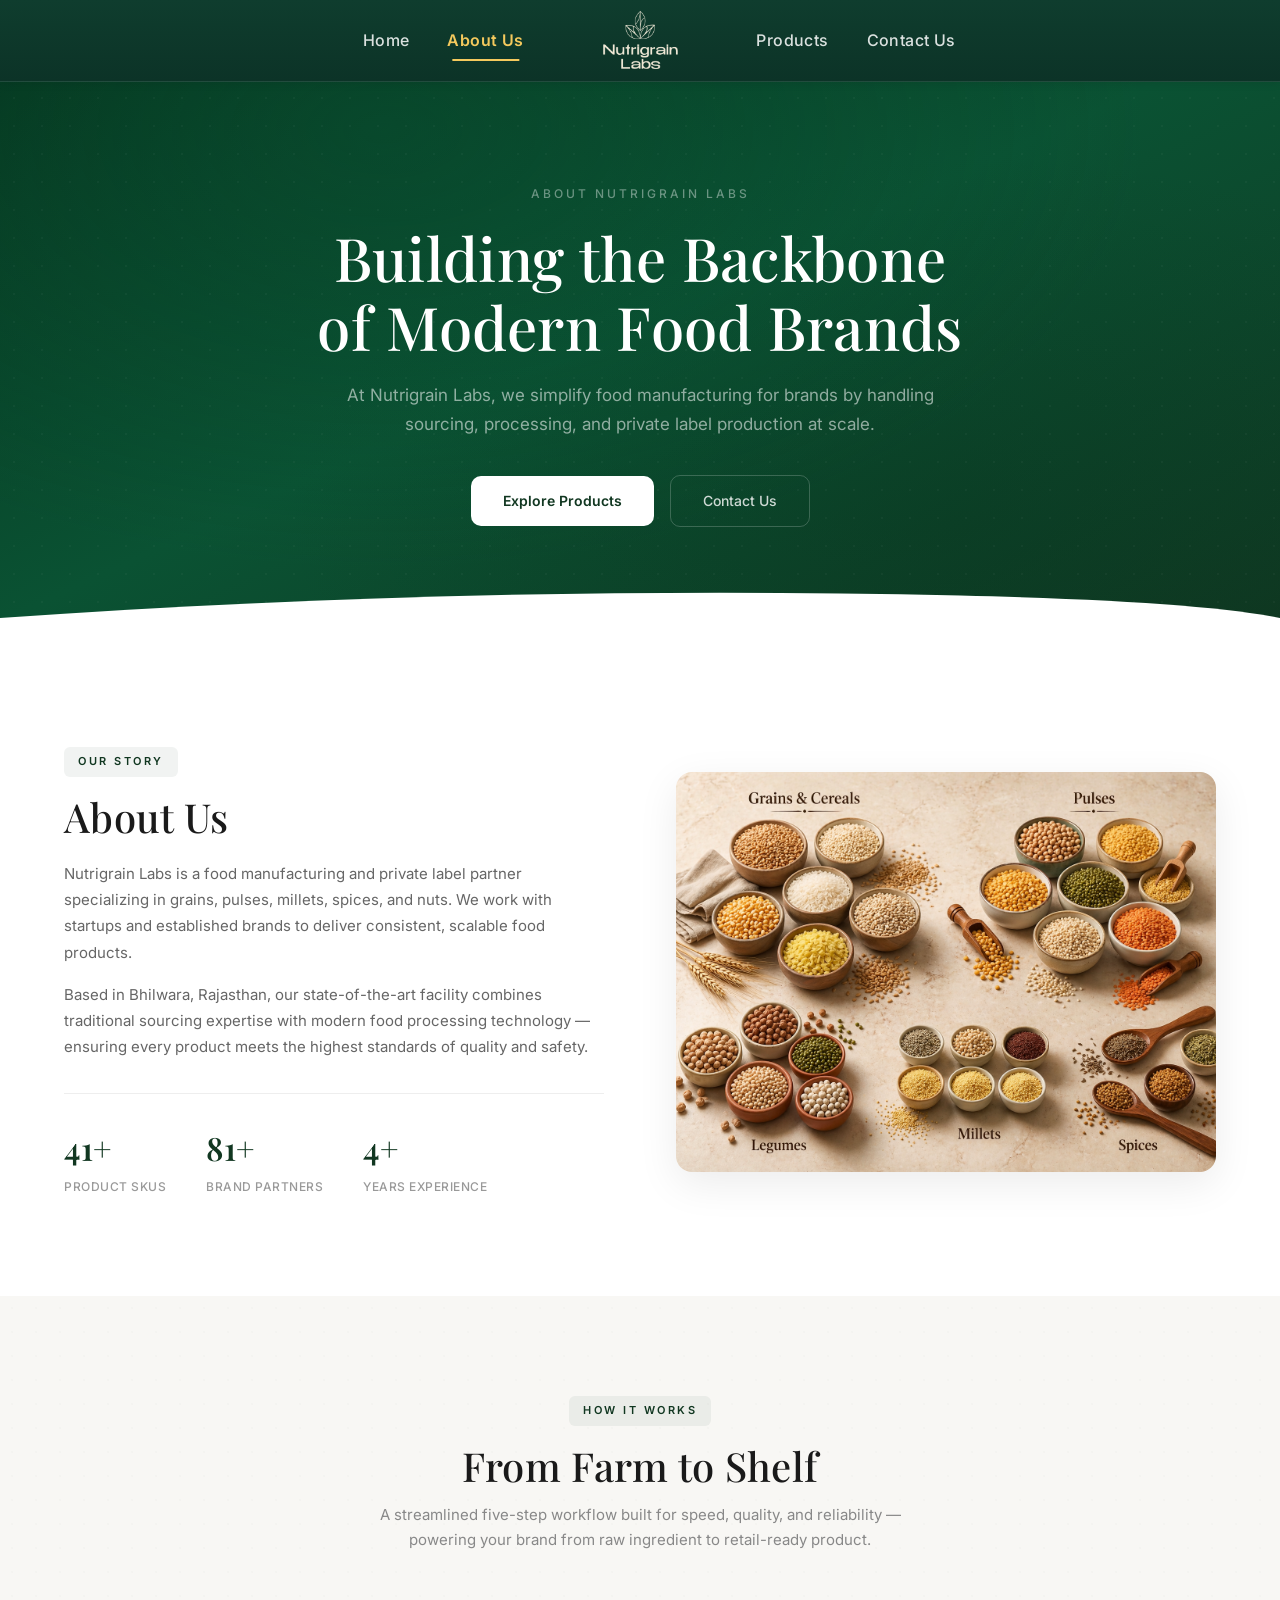
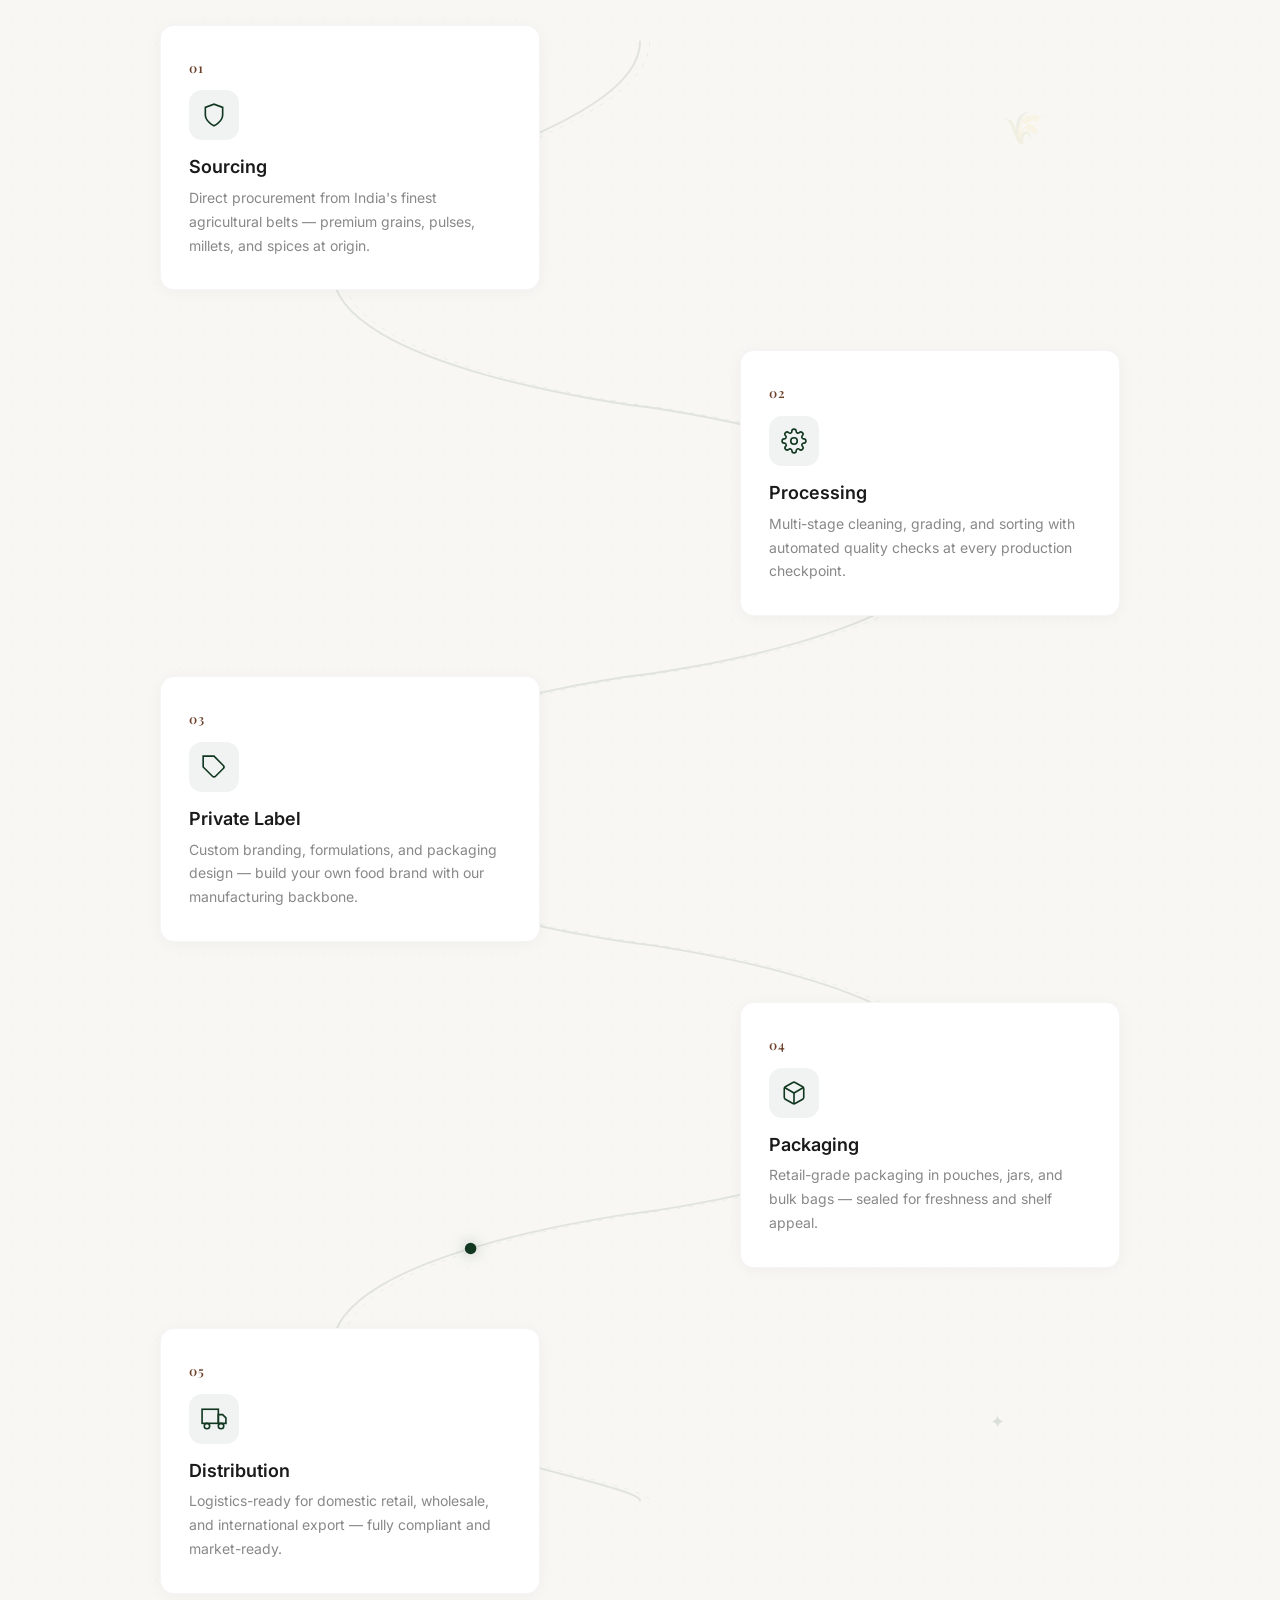
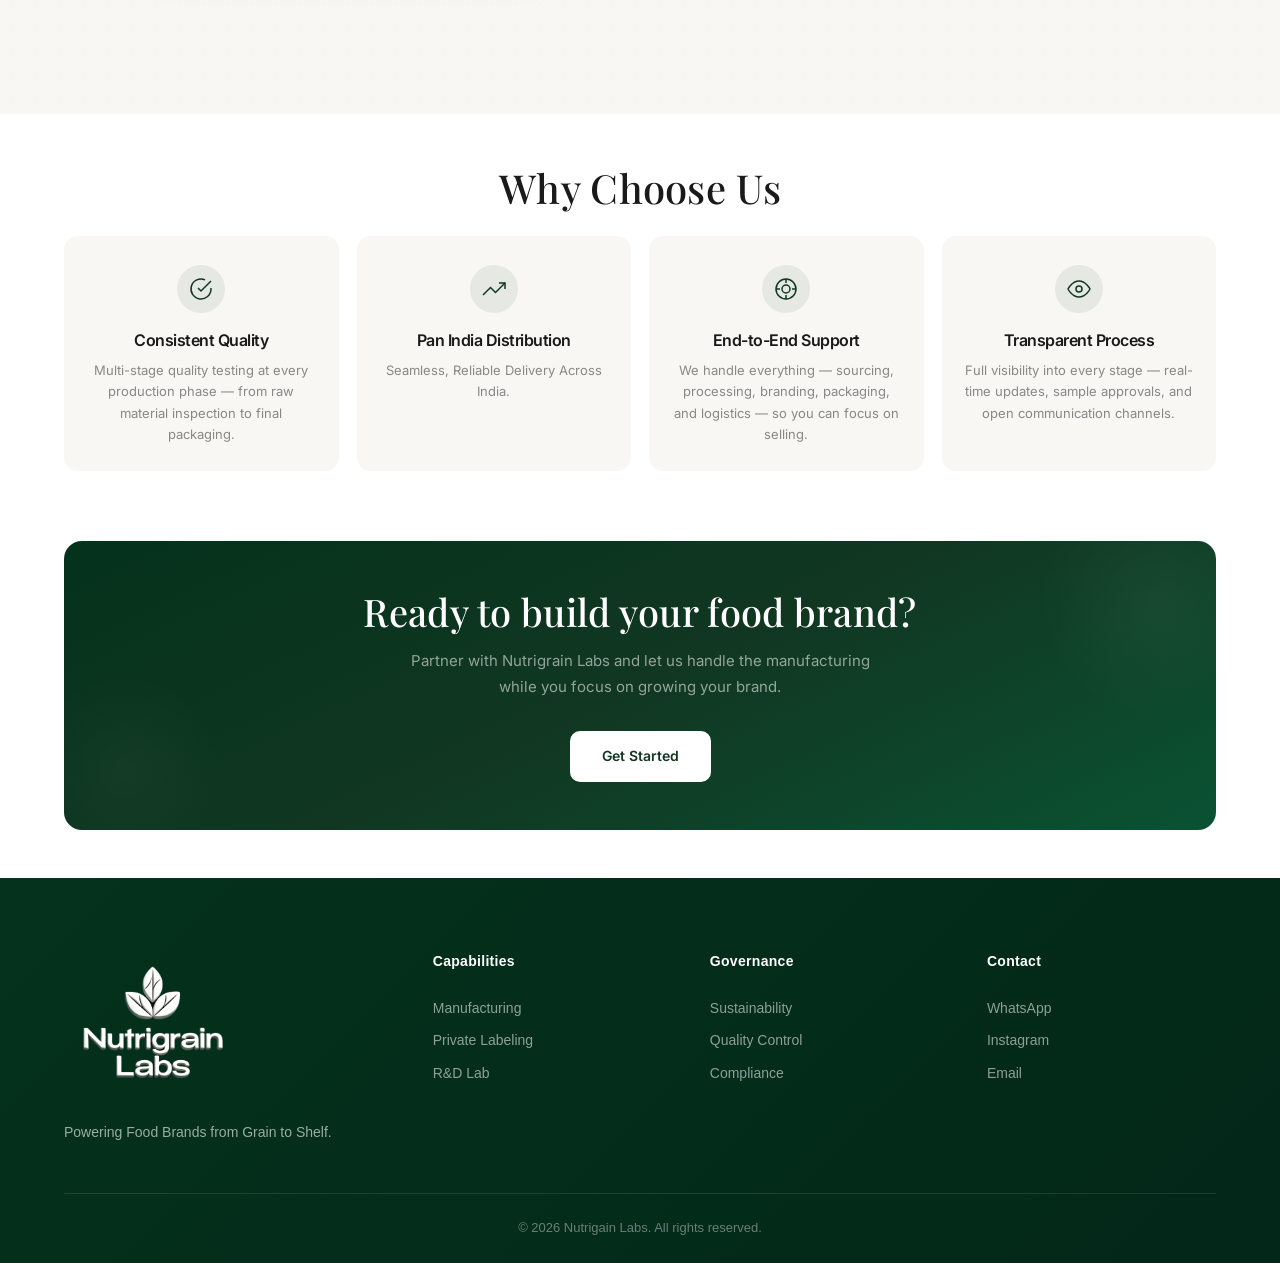
==== commit 9fdd5b8d: "fgsdfsdf adasdaf" ====
--- a/about.html
+++ b/about.html
@@ -263,8 +263,9 @@
               <polyline points="17 6 23 6 23 12" />
             </svg>
           </div>
-          <h3>Scalable Production</h3>
-          <p>From 100 kg pilot batches to 100-ton bulk orders — our facility scales with your brand's growth.</p>
+          <h3>Pan India Distribution</h3>
+          <p>Seamless, Reliable Delivery
+            Across India.</p>
         </div>
         <div class="about-why-card reveal reveal-delay-2">
           <div class="about-why-icon">
@@ -315,9 +316,6 @@
        FOOTER TAGLINE
        ═══════════════════════════════════════════════════ -->
   <div class="about-tagline">
-    <div class="container">
-      <p class="about-tagline-text">"The Backbone of Modern Food Brands"</p>
-    </div>
   </div>
 
   <!-- ===== FOOTER ===== -->
--- a/about.css
+++ b/about.css
@@ -411,13 +411,13 @@
    SECTION 4: WHY CHOOSE US
    ═══════════════════════════════════════════════════════════ */
 .about-why {
-  padding: 100px 0;
+  padding: 50px 0 40px;
   background: #ffffff;
 }
 
 .about-why-header {
   text-align: center;
-  margin-bottom: 56px;
+  margin-bottom: 24px;
 }
 
 .about-why-header h2 {
@@ -431,13 +431,13 @@
 .about-why-grid {
   display: grid;
   grid-template-columns: repeat(4, 1fr);
-  gap: 24px;
+  gap: 18px;
 }
 
 .about-why-card {
   text-align: center;
-  padding: 40px 24px;
-  border-radius: 16px;
+  padding: 28px 20px 24px;
+  border-radius: 14px;
   background: #F8F7F4;
   border: 1px solid transparent;
   transition: all 0.2s ease;
@@ -487,14 +487,14 @@
    SECTION 5: CTA
    ═══════════════════════════════════════════════════════════ */
 .about-cta {
-  padding: 80px 0;
+  padding: 30px 0 0;
   background: #ffffff;
 }
 
 .about-cta-inner {
   background: linear-gradient(155deg, #04321C 0%, #113721 50%, #0A5233 100%);
-  border-radius: 24px;
-  padding: 72px 52px;
+  border-radius: 18px;
+  padding: 48px 40px;
   text-align: center;
   position: relative;
   overflow: hidden;
@@ -558,17 +558,17 @@
    FOOTER TAGLINE
    ═══════════════════════════════════════════════════════════ */
 .about-tagline {
-  padding: 48px 0;
-  background: #F8F7F4;
+  padding: 24px 0;
+  background: #ffffff;
   text-align: center;
 }
 
 .about-tagline-text {
   font-family: 'Playfair Display', serif;
-  font-size: clamp(18px, 2.5vw, 24px);
+  font-size: clamp(16px, 2vw, 20px);
   font-weight: 500;
   font-style: italic;
-  color: rgba(17, 55, 33, 0.35);
+  color: rgba(17, 55, 33, 0.2);
   letter-spacing: 0.5px;
 }
 
@@ -620,11 +620,11 @@
   }
 
   .about-why {
-    padding: 60px 0;
+    padding: 40px 0 30px;
   }
 
   .about-why-header {
-    margin-bottom: 36px;
+    margin-bottom: 20px;
   }
 
   .about-why-grid {
@@ -731,12 +731,12 @@
   }
 
   .about-cta {
-    padding: 48px 0;
+    padding: 24px 0 0;
   }
 
   .about-cta-inner {
-    padding: 40px 24px;
-    border-radius: 16px;
+    padding: 32px 20px;
+    border-radius: 14px;
   }
 
   .about-cta-inner h2 {
@@ -744,7 +744,7 @@
   }
 
   .about-tagline {
-    padding: 32px 0;
+    padding: 20px 0;
   }
 }
 
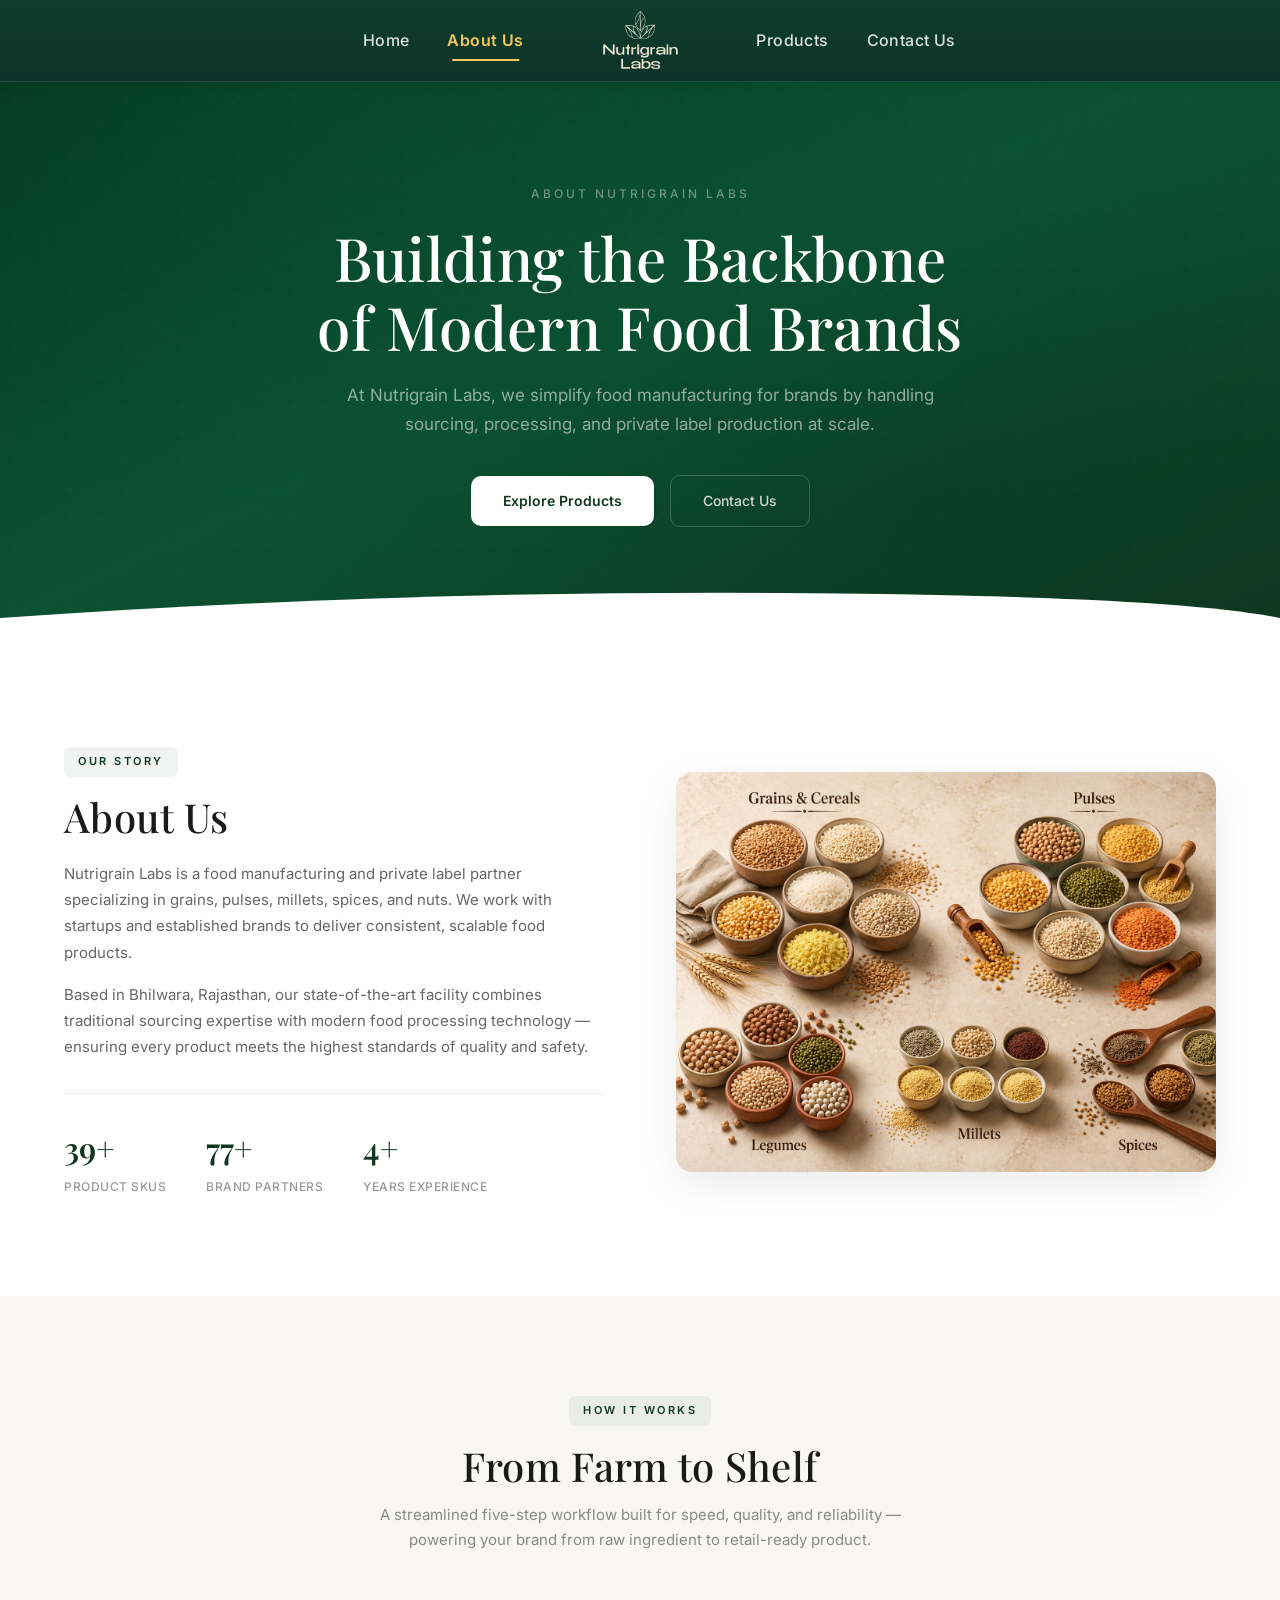
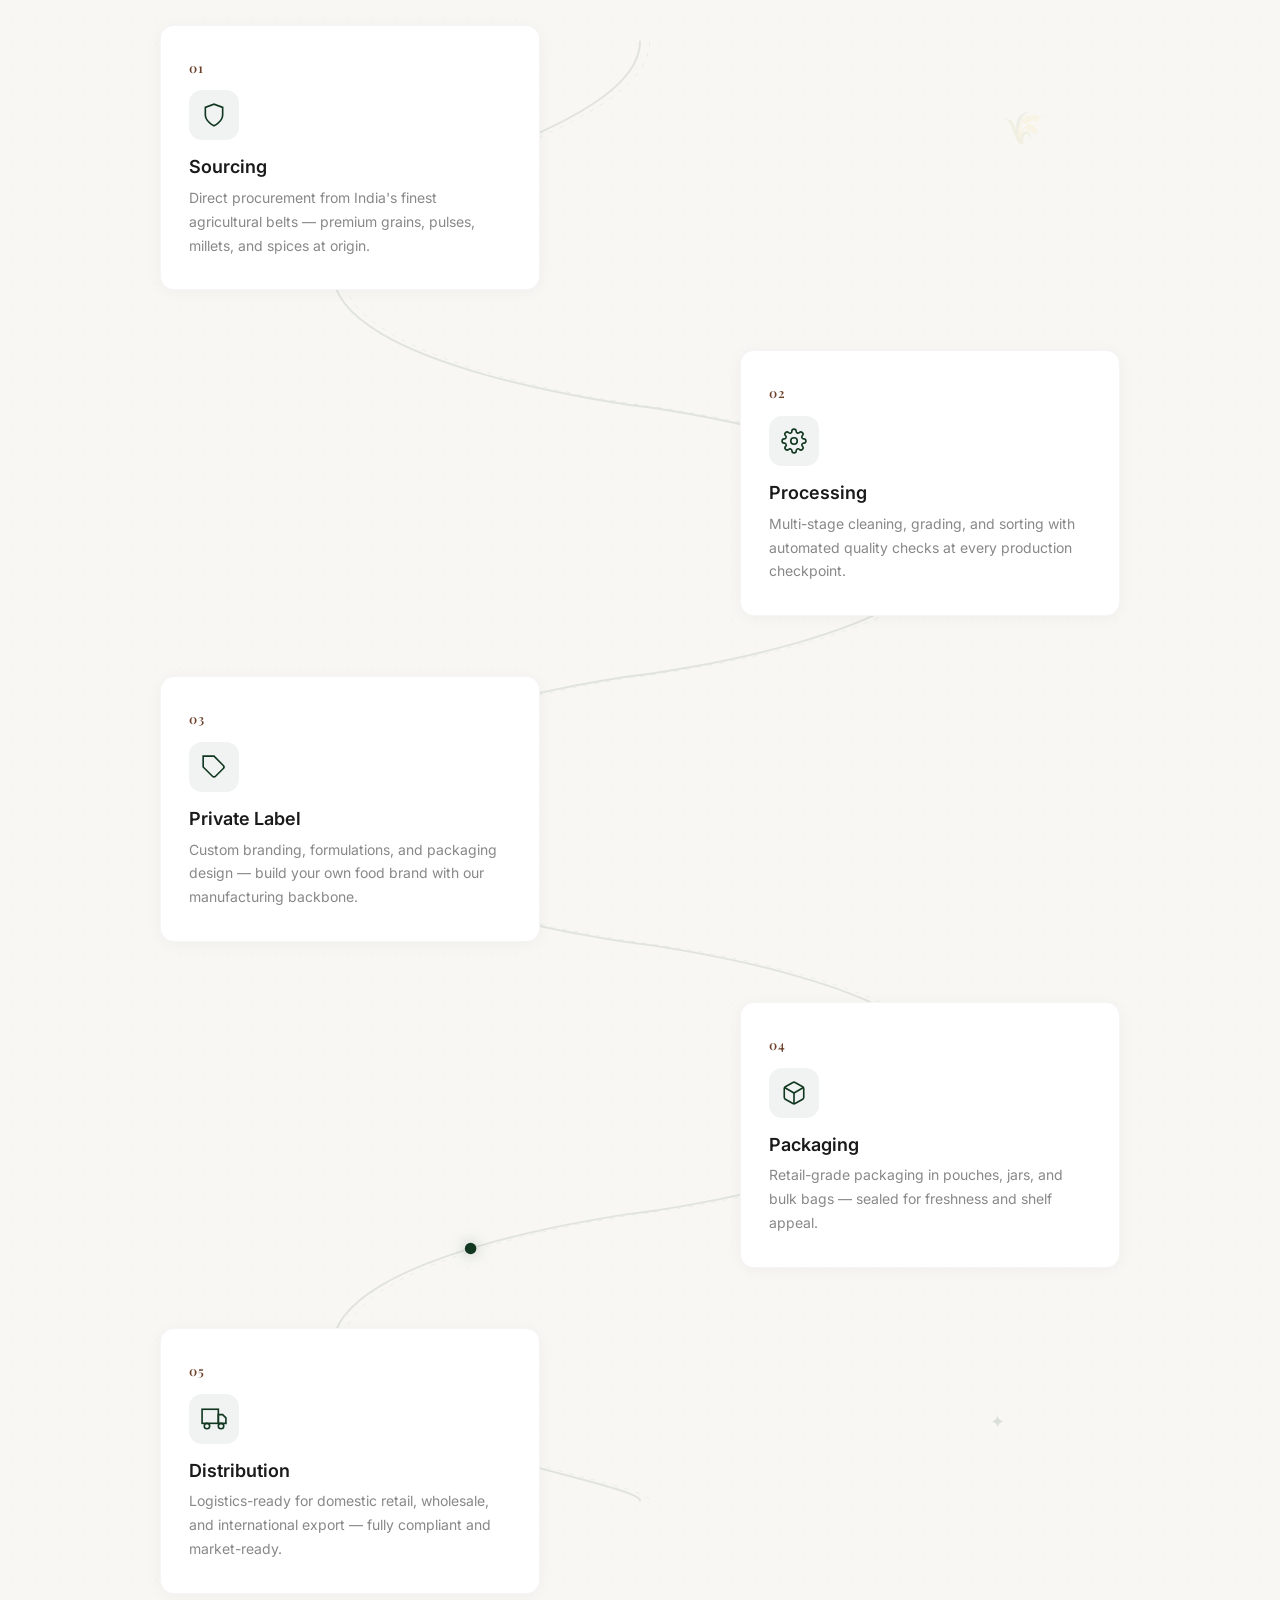
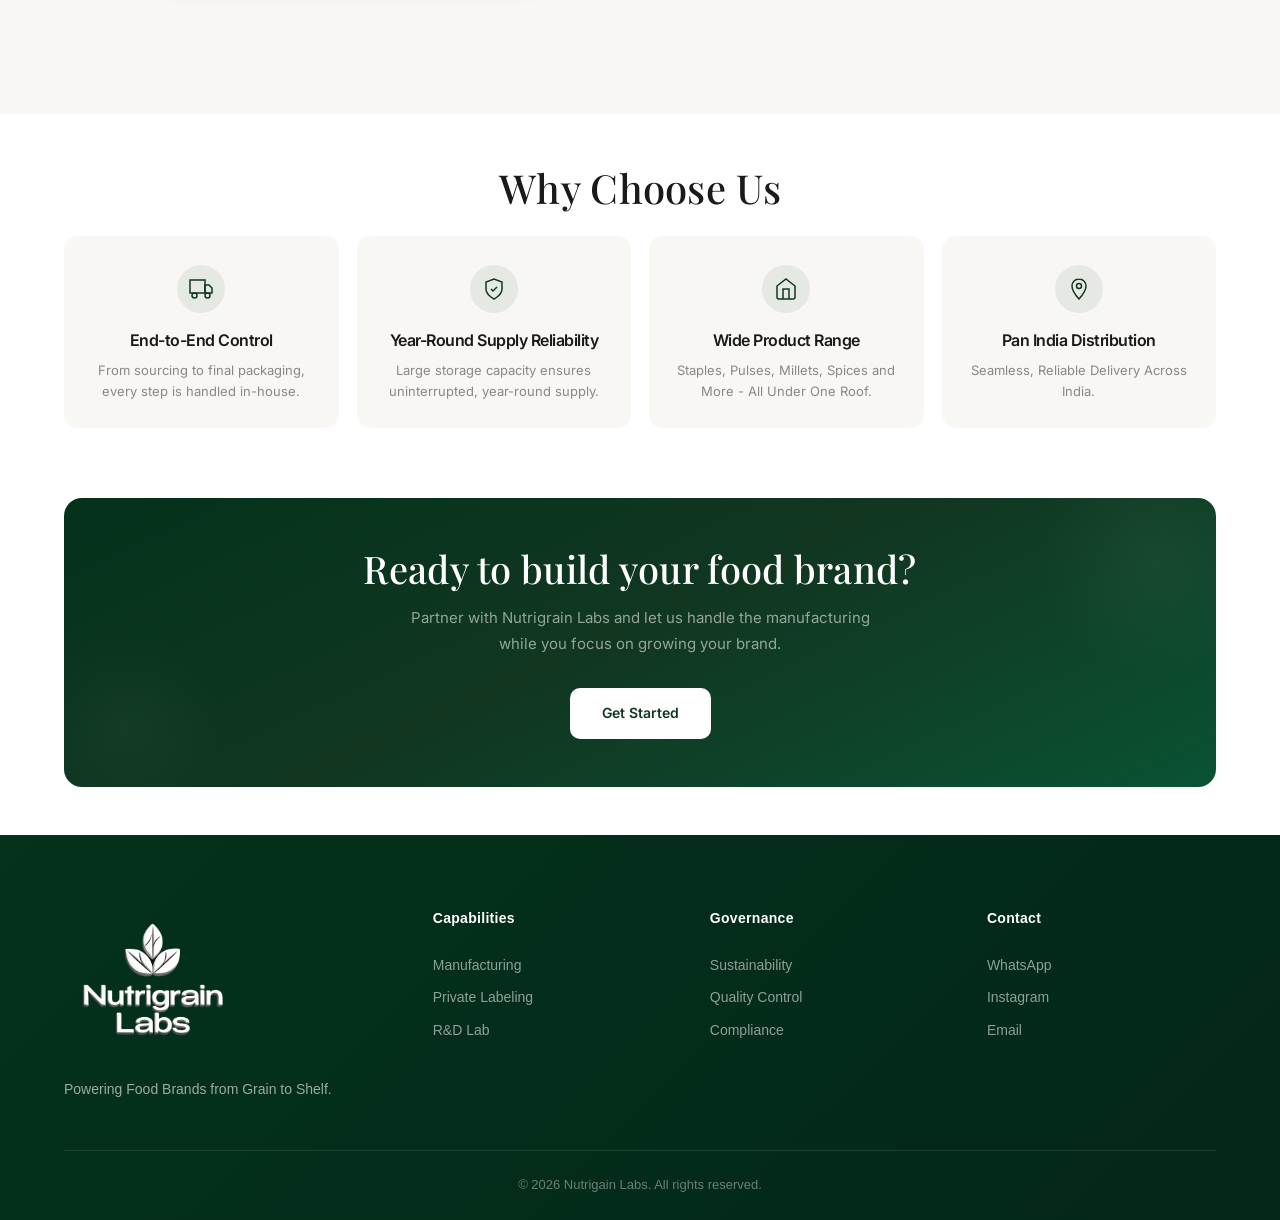
==== commit 0a2a3f13: "UI Fix" ====
--- a/about.html
+++ b/about.html
@@ -248,50 +248,45 @@
         <div class="about-why-card reveal">
           <div class="about-why-icon">
             <svg viewBox="0 0 24 24" fill="none" stroke="currentColor" stroke-width="1.5" width="24" height="24">
-              <path d="M22 11.08V12a10 10 0 1 1-5.93-9.14" />
-              <polyline points="22 4 12 14.01 9 11.01" />
+              <rect x="1" y="3" width="15" height="13" />
+              <polygon points="16 8 20 8 23 11 23 16 16 16 16 8" />
+              <circle cx="5.5" cy="18.5" r="2.5" />
+              <circle cx="18.5" cy="18.5" r="2.5" />
             </svg>
           </div>
-          <h3>Consistent Quality</h3>
-          <p>Multi-stage quality testing at every production phase — from raw material inspection to final packaging.
-          </p>
+          <h3>End-to-End Control</h3>
+          <p>From sourcing to final packaging, every step is handled in-house.</p>
         </div>
         <div class="about-why-card reveal reveal-delay-1">
           <div class="about-why-icon">
             <svg viewBox="0 0 24 24" fill="none" stroke="currentColor" stroke-width="1.5" width="24" height="24">
-              <polyline points="23 6 13.5 15.5 8.5 10.5 1 18" />
-              <polyline points="17 6 23 6 23 12" />
+              <path d="M12 22s8-4 8-10V5l-8-3-8 3v7c0 6 8 10 8 10z" />
+              <polyline points="9 12 11 14 15 10" />
             </svg>
           </div>
-          <h3>Pan India Distribution</h3>
-          <p>Seamless, Reliable Delivery
-            Across India.</p>
+          <h3>Year-Round Supply Reliability</h3>
+          <p>Large storage capacity ensures uninterrupted, year-round supply.</p>
         </div>
         <div class="about-why-card reveal reveal-delay-2">
           <div class="about-why-icon">
             <svg viewBox="0 0 24 24" fill="none" stroke="currentColor" stroke-width="1.5" width="24" height="24">
-              <circle cx="12" cy="12" r="10" />
-              <path d="M16 12a4 4 0 1 1-8 0 4 4 0 0 1 8 0z" />
-              <line x1="12" y1="2" x2="12" y2="6" />
-              <line x1="12" y1="18" x2="12" y2="22" />
-              <line x1="2" y1="12" x2="6" y2="12" />
-              <line x1="18" y1="12" x2="22" y2="12" />
+              <path d="M3 9l9-7 9 7v11a2 2 0 0 1-2 2H5a2 2 0 0 1-2-2z" />
+              <polyline points="9 22 9 12 15 12 15 22" />
+              <path d="M7 7h.01M12 7h.01M17 7h.01" />
             </svg>
           </div>
-          <h3>End-to-End Support</h3>
-          <p>We handle everything — sourcing, processing, branding, packaging, and logistics — so you can focus on
-            selling.</p>
+          <h3>Wide Product Range</h3>
+          <p>Staples, Pulses, Millets, Spices and More - All Under One Roof.</p>
         </div>
         <div class="about-why-card reveal reveal-delay-3">
           <div class="about-why-icon">
             <svg viewBox="0 0 24 24" fill="none" stroke="currentColor" stroke-width="1.5" width="24" height="24">
-              <path d="M1 12s4-8 11-8 11 8 11 8-4 8-11 8-11-8-11-8z" />
-              <circle cx="12" cy="12" r="3" />
+              <path d="M12 2C8.13 2 5 5.13 5 9c0 5.25 7 13 7 13s7-7.75 7-13c0-3.87-3.13-7-7-7z" />
+              <circle cx="12" cy="9" r="2.5" />
             </svg>
           </div>
-          <h3>Transparent Process</h3>
-          <p>Full visibility into every stage — real-time updates, sample approvals, and open communication channels.
-          </p>
+          <h3>Pan India Distribution</h3>
+          <p>Seamless, Reliable Delivery Across India.</p>
         </div>
       </div>
     </div>
--- a/index.css
+++ b/index.css
@@ -595,12 +595,11 @@
 
 .hero-image-wrapper {
   position: relative;
-  border-radius: 20px;
+  border-radius: 0;
   overflow: hidden;
   aspect-ratio: 1 / 1;
   max-width: 480px;
   margin-left: auto;
-  box-shadow: 0 20px 60px rgba(0, 0, 0, 0.3);
 }
 
 .hero-image-wrapper img {
@@ -678,6 +677,214 @@
   color: rgba(255, 255, 255, 0.7);
 }
 
+/* ── Decorative Hero Leaf System (3 leaves) ── */
+.hero-leaf {
+  position: absolute;
+  z-index: 2;
+  pointer-events: auto;
+  cursor: default;
+  will-change: transform, opacity;
+  opacity: 0;
+  transition: transform 0.5s cubic-bezier(0.22, 1, 0.36, 1),
+    filter 0.4s ease,
+    opacity 0.4s ease;
+}
+
+.hero-leaf img {
+  width: 100%;
+  height: auto;
+  display: block;
+  user-select: none;
+  -webkit-user-drag: none;
+}
+
+/* ── Individual Leaf Positions & Depth ── */
+
+/* Top-Left: far depth — no blur, small */
+.hero-leaf--tl {
+  top: 15%;
+  left: 6%;
+  width: 72px;
+  transform: rotate(-20deg) scale(0.9);
+  filter: drop-shadow(0 6px 18px rgba(0, 0, 0, 0.12));
+  animation: leafEntranceTL 1s cubic-bezier(0.22, 1, 0.36, 1) 0.6s forwards,
+    leafFloatTL 5s ease-in-out 1.6s infinite;
+}
+
+/* Bottom-Left: positioned at lower-left of hero */
+.hero-leaf--tr {
+  top: auto;
+  bottom: 16%;
+  left: 5%;
+  right: auto;
+  width: 80px;
+  transform: rotate(28deg) scale(1);
+  filter: drop-shadow(0 8px 24px rgba(0, 0, 0, 0.18)) drop-shadow(0 2px 6px rgba(0, 0, 0, 0.06));
+  animation: leafEntranceTR 1.2s cubic-bezier(0.22, 1, 0.36, 1) 0.9s forwards,
+    leafFloatTR 6s ease-in-out 2.1s infinite;
+}
+
+/* Bottom-Right: no blur, small-medium */
+.hero-leaf--br {
+  bottom: 18%;
+  right: 8%;
+  width: 62px;
+  transform: rotate(15deg) scale(0.85);
+  filter: drop-shadow(0 5px 16px rgba(0, 0, 0, 0.1));
+  animation: leafEntranceBR 1.4s cubic-bezier(0.22, 1, 0.36, 1) 1.2s forwards,
+    leafFloatBR 5.5s ease-in-out 2.6s infinite;
+}
+
+/* ── Entrance Animations ── */
+@keyframes leafEntranceTL {
+  0% {
+    opacity: 0;
+    transform: rotate(-30deg) scale(0.5) translateY(-20px) translateX(-15px);
+  }
+
+  100% {
+    opacity: 0.85;
+    transform: rotate(-20deg) scale(0.9) translateY(0) translateX(0);
+  }
+}
+
+@keyframes leafEntranceTR {
+  0% {
+    opacity: 0;
+    transform: rotate(15deg) scale(0.6) translateY(-25px) translateX(10px);
+  }
+
+  100% {
+    opacity: 1;
+    transform: rotate(28deg) scale(1) translateY(0) translateX(0);
+  }
+}
+
+@keyframes leafEntranceBR {
+  0% {
+    opacity: 0;
+    transform: rotate(5deg) scale(0.5) translateY(20px) translateX(15px);
+  }
+
+  100% {
+    opacity: 0.75;
+    transform: rotate(15deg) scale(0.85) translateY(0) translateX(0);
+  }
+}
+
+/* ── Floating Idle Animations (unique per leaf) ── */
+@keyframes leafFloatTL {
+
+  0%,
+  100% {
+    transform: rotate(-20deg) scale(0.9) translate(0, 0);
+  }
+
+  25% {
+    transform: rotate(-17deg) scale(0.9) translate(2px, -6px);
+  }
+
+  50% {
+    transform: rotate(-23deg) scale(0.9) translate(-1px, -3px);
+  }
+
+  75% {
+    transform: rotate(-19deg) scale(0.9) translate(3px, 5px);
+  }
+}
+
+@keyframes leafFloatTR {
+
+  0%,
+  100% {
+    transform: rotate(28deg) scale(1) translate(0, 0);
+  }
+
+  20% {
+    transform: rotate(31deg) scale(1) translate(-3px, -7px);
+  }
+
+  50% {
+    transform: rotate(25deg) scale(1) translate(2px, -4px);
+  }
+
+  80% {
+    transform: rotate(30deg) scale(1) translate(-2px, 5px);
+  }
+}
+
+@keyframes leafFloatBR {
+
+  0%,
+  100% {
+    transform: rotate(15deg) scale(0.85) translate(0, 0);
+  }
+
+  30% {
+    transform: rotate(18deg) scale(0.85) translate(-3px, -5px);
+  }
+
+  60% {
+    transform: rotate(12deg) scale(0.85) translate(2px, 4px);
+  }
+
+  85% {
+    transform: rotate(16deg) scale(0.85) translate(-1px, -2px);
+  }
+}
+
+/* ── Hover Interaction ── */
+.hero-leaf:hover {
+  animation-play-state: paused;
+}
+
+.hero-leaf--tl:hover {
+  transform: rotate(-17deg) scale(0.95) translateY(-5px);
+  filter: drop-shadow(0 12px 28px rgba(0, 0, 0, 0.18)) drop-shadow(0 0 8px rgba(255, 255, 255, 0.08));
+}
+
+.hero-leaf--tr:hover {
+  transform: rotate(31deg) scale(1.05) translateY(-8px);
+  filter: drop-shadow(0 16px 36px rgba(0, 0, 0, 0.22)) drop-shadow(0 0 12px rgba(255, 255, 255, 0.1));
+}
+
+.hero-leaf--br:hover {
+  transform: rotate(18deg) scale(0.9) translateY(-5px);
+  filter: drop-shadow(0 10px 24px rgba(0, 0, 0, 0.15)) drop-shadow(0 0 6px rgba(255, 255, 255, 0.06));
+}
+
+/* ── Scroll parallax class (JS-driven, disables CSS float) ── */
+.hero-leaf.leaf-parallax {
+  animation: none !important;
+}
+
+/* ── Responsive ── */
+@media (max-width: 1024px) {
+  .hero-leaf--tl {
+    width: 56px;
+    left: 4%;
+    top: 18%;
+  }
+
+  .hero-leaf--tr {
+    width: 75px;
+    right: 10%;
+    top: 14%;
+  }
+
+  .hero-leaf--br {
+    width: 50px;
+    right: 5%;
+    bottom: 15%;
+  }
+}
+
+@media (max-width: 768px) {
+  .hero-leaf {
+    display: none;
+  }
+}
+
 /* Hero curve */
 .hero-curve {
   position: absolute;
@@ -717,15 +924,12 @@
 
 .sol-image-wrapper {
   position: relative;
-  border-radius: 20px;
-  overflow: hidden;
-  box-shadow: 0 16px 48px rgba(0, 0, 0, 0.1);
 }
 
 .sol-image-wrapper img {
   width: 100%;
   height: 100%;
-  object-fit: cover;
+  object-fit: contain;
   display: block;
 }
 
@@ -761,8 +965,8 @@
   border: 1px solid rgba(17, 55, 33, 0.06);
   box-shadow: 0 2px 10px rgba(0, 0, 0, 0.03);
   transition: transform 0.35s var(--ease),
-              box-shadow 0.35s var(--ease),
-              border-color 0.35s var(--ease);
+    box-shadow 0.35s var(--ease),
+    border-color 0.35s var(--ease);
 }
 
 .sol-feature:hover {
@@ -969,6 +1173,7 @@
 .category-card {
   background: var(--white);
   border-radius: 16px;
+  cursor: pointer;
   overflow: hidden;
   box-shadow: 0 2px 12px rgba(0, 0, 0, 0.06);
   opacity: 0.85;
@@ -986,6 +1191,24 @@
 .category-card:hover {
   opacity: 1;
   transform: translateY(-10px) scale(1.04);
+}
+
+/* ── Card active state ── */
+.category-card.active {
+  opacity: 1;
+  transform: translateY(-6px) scale(1.02);
+  box-shadow: 0 12px 40px rgba(15, 61, 46, 0.25);
+  border: 2px solid #0f3d2e;
+}
+
+.category-card.active h3 {
+  color: #0f3d2e;
+}
+
+.category-card.active .category-img::after {
+  opacity: 1;
+  background: linear-gradient(135deg, rgba(15, 61, 46, 0.15), rgba(10, 82, 51, 0.1));
+}
   box-shadow: 0 20px 40px rgba(0, 0, 0, 0.12),
     0 0 0 1px rgba(10, 82, 51, 0.08);
   border-color: rgba(10, 82, 51, 0.15);
@@ -1244,14 +1467,16 @@
   transform: scale(1.03);
 }
 
-.brand-strip img {
+.brand-strip img,
+.brand-strip video {
   width: 100%;
   height: 100%;
   object-fit: cover;
   transition: transform 0.5s ease;
 }
 
-.brand-strip:hover img {
+.brand-strip:hover img,
+.brand-strip:hover video {
   transform: scale(1.05);
 }
 
@@ -1707,7 +1932,7 @@
 .reveal {
   opacity: 0;
   transform: translateY(30px);
-  transition: all 0.7s var(--ease);
+  transition: all 0.2s var(--ease);
 }
 
 .reveal.visible {
@@ -1762,7 +1987,7 @@
 .anim-fade-up {
   opacity: 0;
   transform: translateY(30px);
-  animation: fadeUp 0.8s var(--ease) forwards;
+  animation: fadeUp 0.2s var(--ease) forwards;
 }
 
 .anim-delay-1 {
@@ -1786,12 +2011,19 @@
 
 .anim-slide-right {
   opacity: 0;
-  transform: translateX(50px);
-  animation: slideRight 0.9s var(--ease) 0.3s forwards;
+  transform: translateX(80px);
+  animation: slideRight 1s cubic-bezier(0.22, 1, 0.36, 1) 0.35s forwards;
 }
 
 @keyframes slideRight {
-  to {
+  0% {
+    opacity: 0;
+    transform: translateX(80px);
+  }
+  60% {
+    opacity: 1;
+  }
+  100% {
     opacity: 1;
     transform: translateX(0);
   }
@@ -1830,6 +2062,7 @@
   .hero-image-wrapper {
     max-width: 400px;
     margin: 0 auto;
+    border-radius: 0;
   }
 
   .hero-floating-badge.badge-products {
@@ -1944,8 +2177,9 @@
   }
 
   .hero-image-wrapper {
-    max-width: 280px;
+    max-width: 320px;
     margin: 0 auto;
+    border-radius: 0;
   }
 
   .hero-floating-badge {
@@ -2195,7 +2429,22 @@
   }
 
   .hero h1 {
-    font-size: 26px;
+    font-size: 24px;
+    line-height: 1.15;
+  }
+
+  .hero {
+    padding-top: 80px;
+    padding-bottom: 48px;
+  }
+
+  .hero-text {
+    font-size: 14px;
+    margin-bottom: 20px;
+  }
+
+  .hero-image-wrapper {
+    max-width: 260px;
   }
 
   .categories-grid {
@@ -2207,8 +2456,82 @@
     height: 100px;
   }
 
+  .section-title {
+    font-size: 22px;
+  }
+
+  .section-subtitle {
+    font-size: 13px;
+  }
+
+  .sol-feature {
+    padding: 12px 14px;
+    gap: 12px;
+  }
+
+  .sol-feature-icon {
+    width: 34px;
+    height: 34px;
+  }
+
+  .sol-feature-text h3 {
+    font-size: 13px;
+  }
+
+  .sol-feature-text p {
+    font-size: 11px;
+  }
+
+  .brand-strip {
+    height: 150px;
+  }
+
+  .brand-header h2 {
+    font-size: 22px;
+  }
+
   .stats-grid {
     grid-template-columns: 1fr;
+  }
+
+  .stat-number {
+    font-size: 24px;
+  }
+
+  .stat-label {
+    font-size: 11px;
+  }
+
+  .pl-text {
+    font-size: 14px;
+  }
+
+  .pl-pill {
+    font-size: 12px;
+    padding: 8px 12px;
+  }
+
+  .section-title-dark {
+    font-size: 22px;
+  }
+
+  .cert-card {
+    padding: 24px 16px 20px;
+  }
+
+  .cert-icon {
+    width: 60px;
+    height: 60px;
+  }
+
+  .cta-content h2 {
+    font-size: 22px;
+  }
+
+  .btn-primary-dark,
+  .btn-outline-cta {
+    padding: 12px 20px;
+    font-size: 13px;
   }
 
   .footer-grid {
@@ -2219,4 +2542,45 @@
   .footer-brand {
     grid-column: auto;
   }
+
+  .footer-brand p {
+    font-size: 13px;
+  }
+
+  .footer-links a {
+    font-size: 13px;
+  }
+
+  .footer-col h4 {
+    font-size: 12px;
+  }
+}
+
+/* Extra small phones */
+@media (max-width: 360px) {
+  .container {
+    padding: 0 12px;
+  }
+
+  .hero h1 {
+    font-size: 22px;
+  }
+
+  .hero-image-wrapper {
+    max-width: 220px;
+  }
+
+  .categories-grid {
+    grid-template-columns: 1fr;
+  }
+
+  .category-img {
+    height: 140px;
+  }
+
+  .btn-primary,
+  .btn-secondary {
+    padding: 12px 20px;
+    font-size: 13px;
+  }
 }
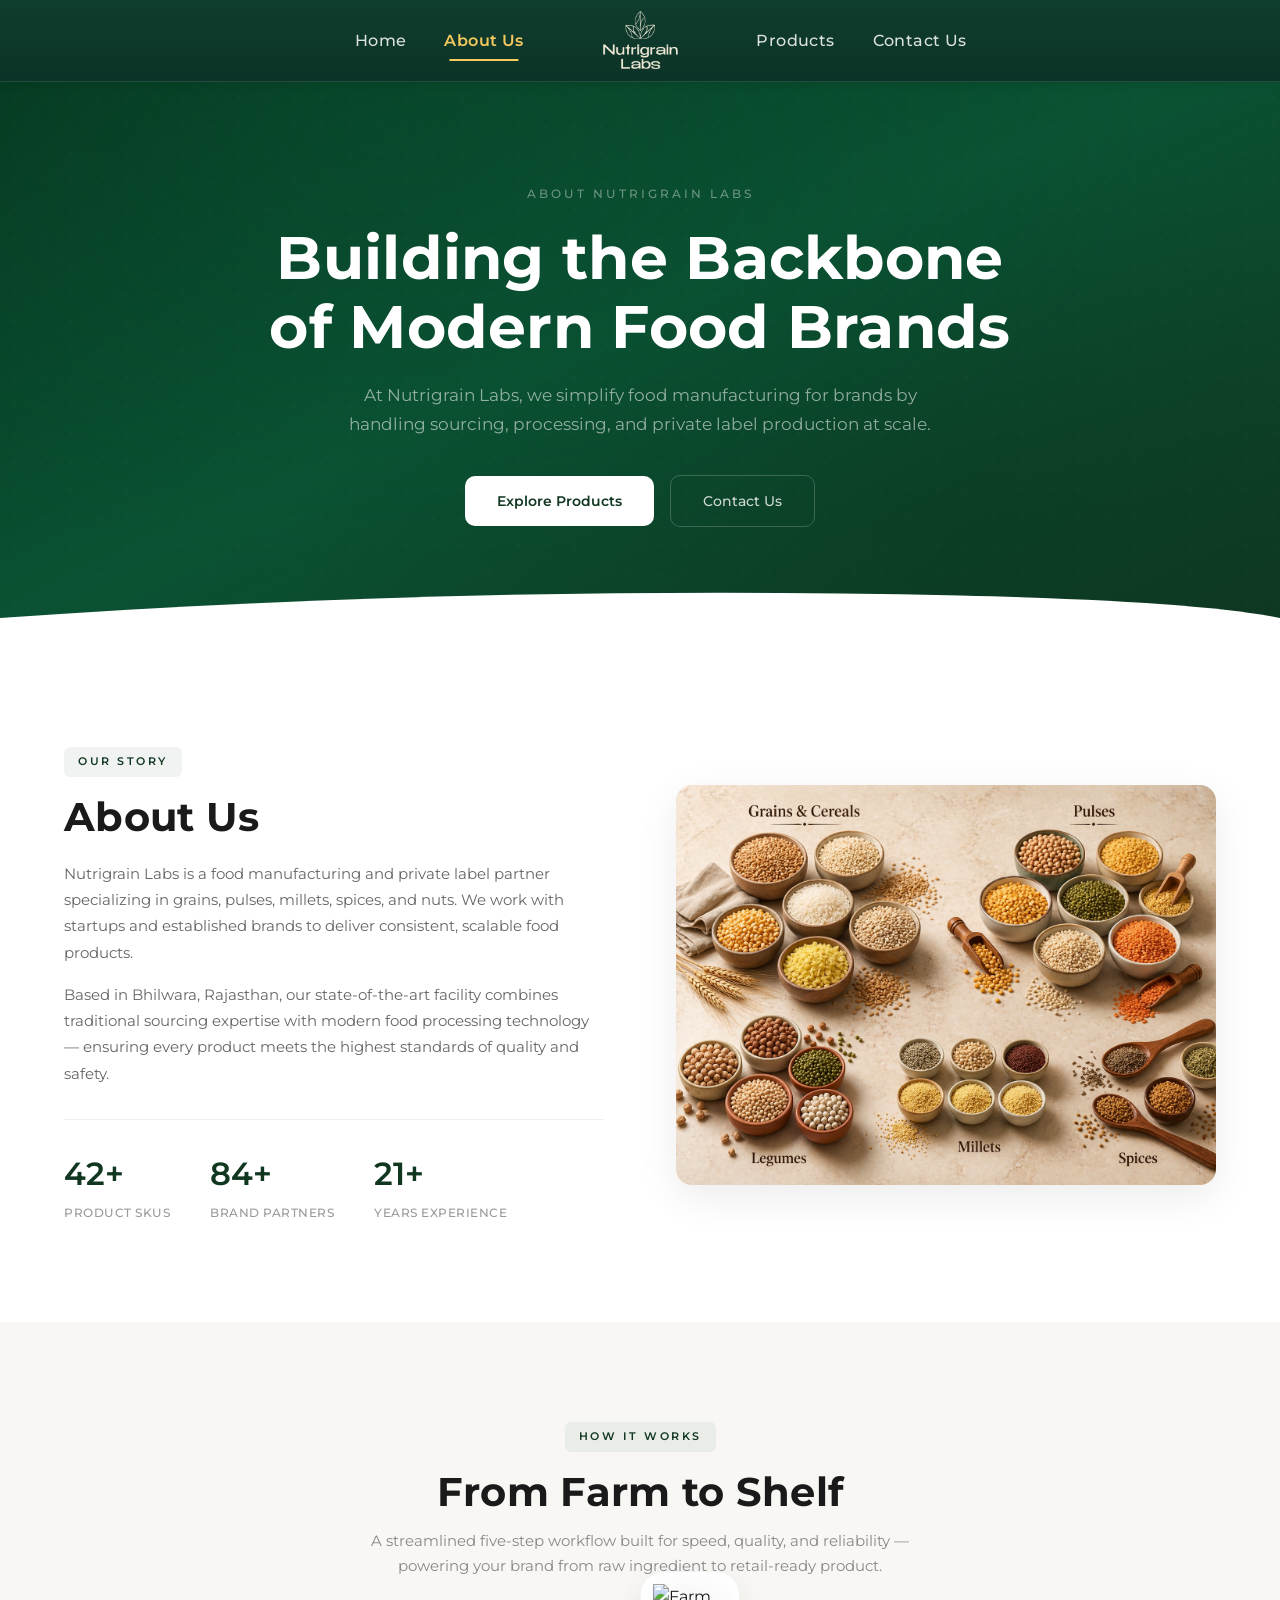
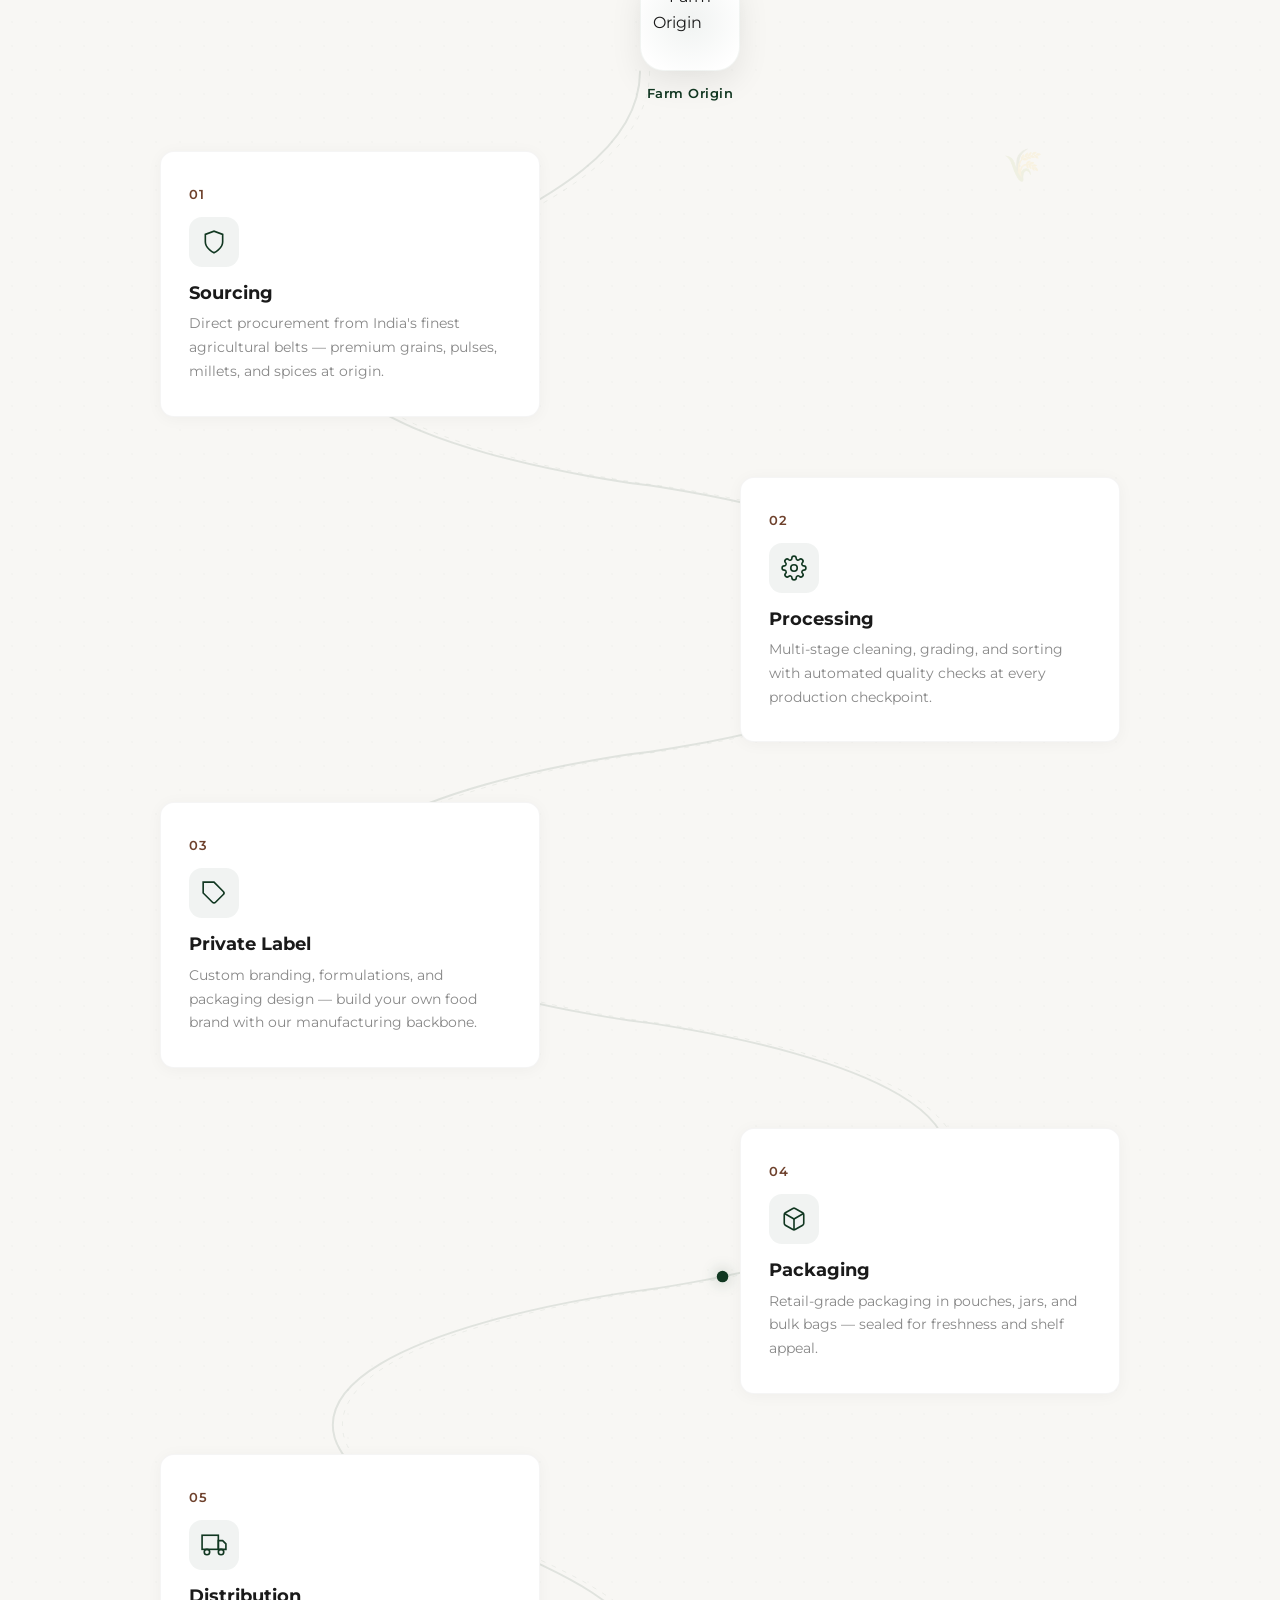
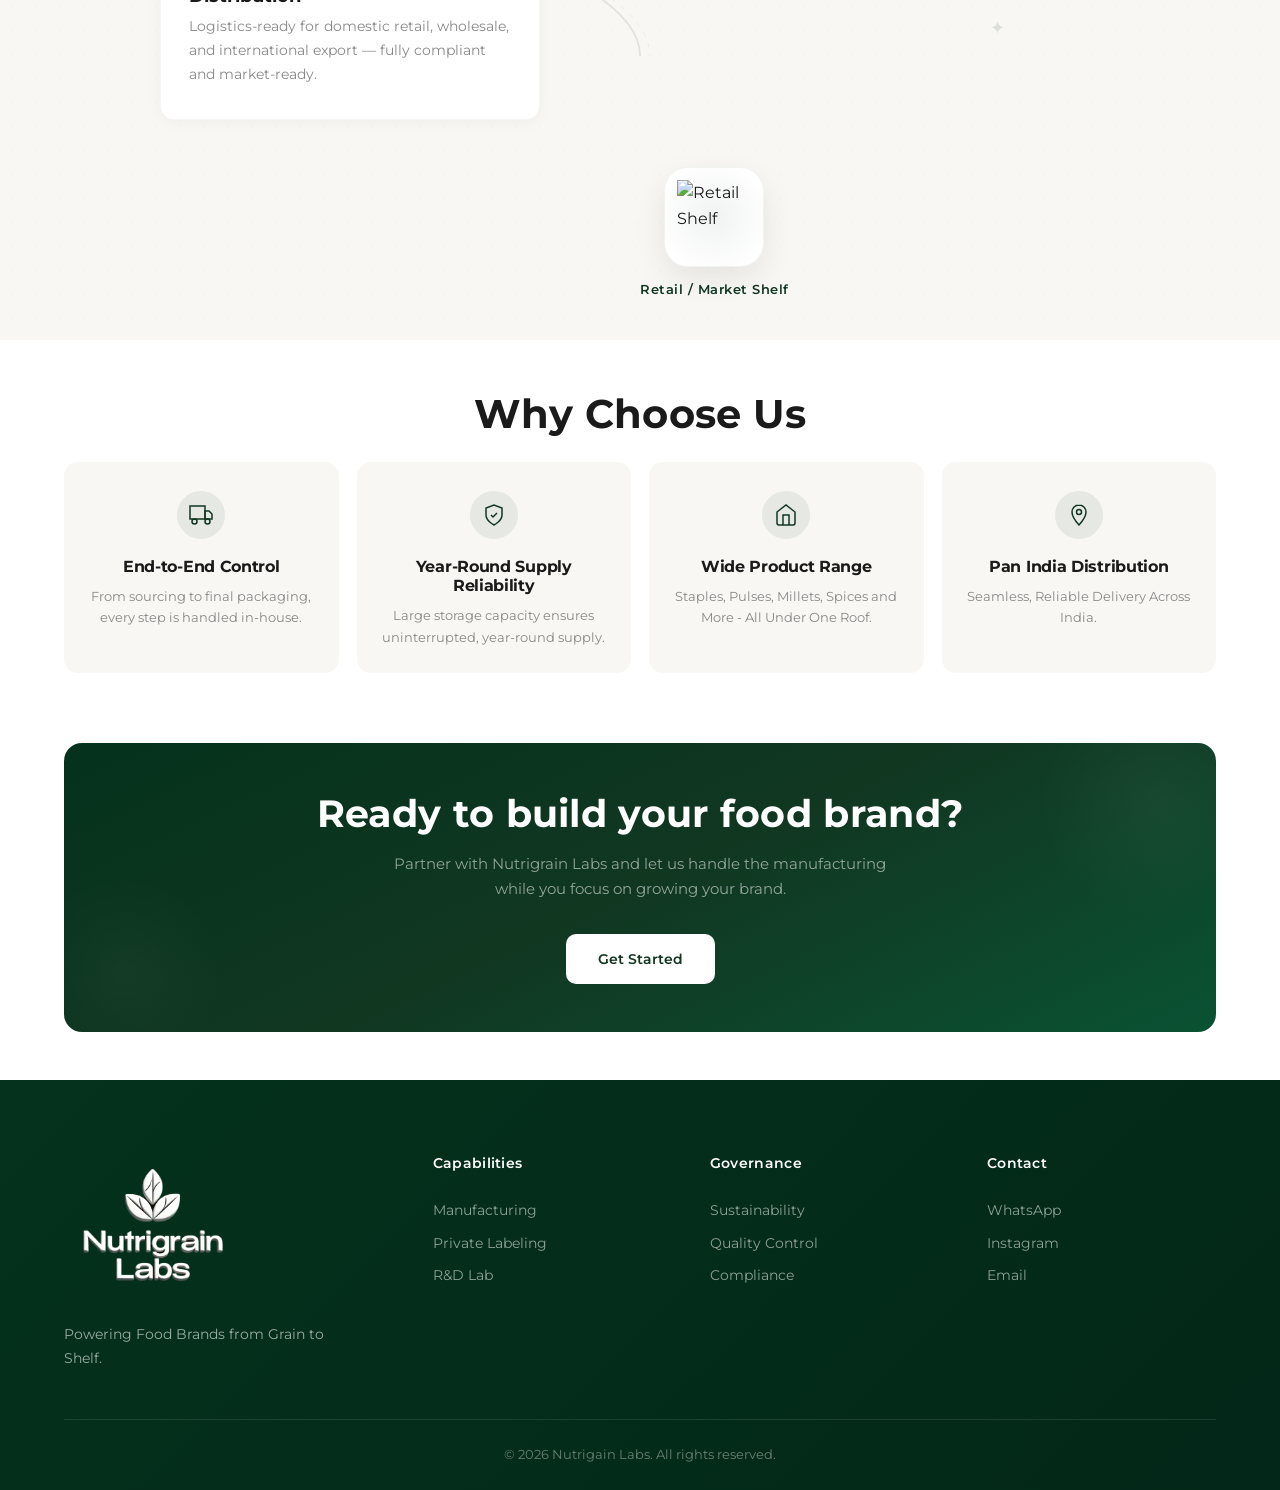
==== commit 58b1c85f: "fsdfcxvcvcs dsaadad" ====
--- a/about.html
+++ b/about.html
@@ -11,9 +11,7 @@
   <link rel="stylesheet" href="about.css" />
   <link rel="preconnect" href="https://fonts.googleapis.com" />
   <link rel="preconnect" href="https://fonts.gstatic.com" crossorigin />
-  <link href="https://fonts.googleapis.com/css2?family=Inter:wght@400;500;600;700;800&display=swap" rel="stylesheet" />
-  <link href="https://fonts.googleapis.com/css2?family=Playfair+Display:wght@400;500;600;700&display=swap"
-    rel="stylesheet" />
+  <link href="https://fonts.googleapis.com/css2?family=Montserrat:wght@400;700;800&display=swap" rel="stylesheet" />
   <link rel="icon"
     href="data:image/svg+xml,<svg xmlns='http://www.w3.org/2000/svg' viewBox='0 0 100 100'><text y='.9em' font-size='90'>🌿</text></svg>" />
 </head>
@@ -102,7 +100,7 @@
               <span class="about-stat-label">Brand Partners</span>
             </div>
             <div class="about-stat">
-              <span class="about-stat-number" data-target="5" data-suffix="+">0</span>
+              <span class="about-stat-number" data-target="25" data-suffix="+">0</span>
               <span class="about-stat-label">Years Experience</span>
             </div>
           </div>
@@ -130,20 +128,37 @@
 
       <div class="cp-wrapper">
         <!-- SVG Curved Path -->
-        <svg class="cp-svg-path" viewBox="0 0 1000 1600" fill="none" xmlns="http://www.w3.org/2000/svg"
+        <svg class="cp-svg-path" viewBox="0 0 1000 1700" fill="none" xmlns="http://www.w3.org/2000/svg"
           preserveAspectRatio="xMidYMid meet">
           <path class="cp-path-bg"
-            d="M500 0 C500 100, 180 140, 180 240 S500 380, 500 380 C500 380, 820 420, 820 520 S500 660, 500 660 C500 660, 180 700, 180 800 S500 940, 500 940 C500 940, 820 980, 820 1080 S500 1220, 500 1220 C500 1220, 180 1260, 180 1360 S500 1500, 500 1520"
+            d="M500 -50 C500 100, 180 140, 180 240 S500 380, 500 380 C500 380, 820 420, 820 520 S500 660, 500 660 C500 660, 180 700, 180 800 S500 940, 500 940 C500 940, 820 980, 820 1080 S500 1220, 500 1220 C500 1220, 180 1260, 180 1360 S500 1500, 500 1600"
             stroke="rgba(17,55,33,0.1)" stroke-width="2" fill="none" stroke-linecap="round" />
           <path class="cp-path-dots"
-            d="M500 0 C500 100, 180 140, 180 240 S500 380, 500 380 C500 380, 820 420, 820 520 S500 660, 500 660 C500 660, 180 700, 180 800 S500 940, 500 940 C500 940, 820 980, 820 1080 S500 1220, 500 1220 C500 1220, 180 1260, 180 1360 S500 1500, 500 1520"
+            d="M500 -50 C500 100, 180 140, 180 240 S500 380, 500 380 C500 380, 820 420, 820 520 S500 660, 500 660 C500 660, 180 700, 180 800 S500 940, 500 940 C500 940, 820 980, 820 1080 S500 1220, 500 1220 C500 1220, 180 1260, 180 1360 S500 1500, 500 1600"
             stroke="rgba(17,55,33,0.06)" stroke-width="1" fill="none" stroke-dasharray="4 8" stroke-linecap="round"
             transform="translate(10, 0)" />
           <path class="cp-path-fill" id="cpPathFill"
-            d="M500 0 C500 100, 180 140, 180 240 S500 380, 500 380 C500 380, 820 420, 820 520 S500 660, 500 660 C500 660, 180 700, 180 800 S500 940, 500 940 C500 940, 820 980, 820 1080 S500 1220, 500 1220 C500 1220, 180 1260, 180 1360 S500 1500, 500 1520"
+            d="M500 -50 C500 100, 180 140, 180 240 S500 380, 500 380 C500 380, 820 420, 820 520 S500 660, 500 660 C500 660, 180 700, 180 800 S500 940, 500 940 C500 940, 820 980, 820 1080 S500 1220, 500 1220 C500 1220, 180 1260, 180 1360 S500 1500, 500 1600"
             stroke="#113721" stroke-width="2.5" fill="none" stroke-linecap="round" />
-          <circle class="cp-travel-dot" id="cpTravelDot" cx="500" cy="0" r="6" fill="#113721" />
+          <circle class="cp-travel-dot" id="cpTravelDot" cx="500" cy="-50" r="6" fill="#113721" />
         </svg>
+
+        <!-- Visual Anchors -->
+        <div class="cp-anchor cp-anchor-start reveal">
+          <div class="cp-anchor-visual">
+            <img src="farm_illustration_1777562231548.png" alt="Farm Origin" />
+            <div class="cp-anchor-glow"></div>
+          </div>
+          <span class="cp-anchor-label">Farm Origin</span>
+        </div>
+
+        <div class="cp-anchor cp-anchor-end reveal">
+          <div class="cp-anchor-visual">
+            <img src="market_shelf_illustration_1777562246388.png" alt="Retail Shelf" />
+            <div class="cp-anchor-glow"></div>
+          </div>
+          <span class="cp-anchor-label">Retail / Market Shelf</span>
+        </div>
 
         <!-- Decorative wheat accents -->
         <div class="cp-deco cp-deco-1">🌾</div>
--- a/index.css
+++ b/index.css
@@ -15,9 +15,9 @@
   --text-muted: #6B7280;
   --text-white: #FFFFFF;
 
-  /* Typography */
-  --font-heading: 'Palatino Linotype', 'Palatino', 'Book Antiqua', 'Georgia', serif;
-  --font-body: 'Avenir', 'Avenir Next', 'Segoe UI', 'Helvetica Neue', sans-serif;
+  /* Typography — Montserrat single-family system */
+  --font-heading: 'Montserrat', sans-serif;
+  --font-body: 'Montserrat', sans-serif;
 
   /* Layout */
   --container-width: 1200px;
@@ -81,15 +81,27 @@
   width: 100%;
 }
 
-/* ── Typography ── */
-h1,
+/* ── Typography — Montserrat Hierarchy ── */
+h1 {
+  font-family: var(--font-heading);
+  font-weight: 700;
+  line-height: 1.15;
+  letter-spacing: -0.5px;
+  color: var(--text-dark);
+}
+
 h2,
 h3 {
   font-family: var(--font-heading);
+  font-weight: 700;
+  line-height: 1.2;
+  letter-spacing: -0.3px;
+  color: var(--text-dark);
+}
+
+p {
   font-weight: 400;
-  line-height: 1.2;
-  letter-spacing: -0.5px;
-  color: var(--text-dark);
+  line-height: 1.6;
 }
 
 h1 {
@@ -106,7 +118,8 @@
 
 p {
   font-family: var(--font-body);
-  line-height: 1.6;
+  font-weight: 400;
+  line-height: 1.65;
 }
 
 /* ── Section Shared ── */
@@ -117,10 +130,10 @@
 
 .section-title {
   font-family: var(--font-heading);
-  font-weight: 400;
+  font-weight: 700;
   font-size: clamp(30px, 3.5vw, 42px);
   color: var(--text-dark);
-  letter-spacing: -0.5px;
+  letter-spacing: -0.3px;
   line-height: 1.2;
   margin-bottom: 12px;
 }
@@ -196,7 +209,7 @@
 
 .nav-left a,
 .nav-right a {
-  font-family: 'Inter', var(--font-body);
+  font-family: 'Montserrat', var(--font-body);
   font-size: 16px;
   font-weight: 500;
   letter-spacing: 0.4px;
@@ -335,7 +348,7 @@
 }
 
 .nav-mobile a {
-  font-family: 'Inter', var(--font-body);
+  font-family: 'Montserrat', var(--font-body);
   font-size: 16px;
   font-weight: 500;
   color: rgba(255, 255, 255, 0.85);
@@ -428,7 +441,7 @@
 
 .typing-text {
   display: inline-block;
-  font-family: 'Inter', var(--font-body);
+  font-family: 'Montserrat', var(--font-body);
   font-size: 18px;
   font-weight: 600;
   letter-spacing: 0.4px;
@@ -511,8 +524,8 @@
 .hero h1 {
   font-family: var(--font-heading);
   font-size: clamp(38px, 4.5vw, 58px);
-  font-weight: 400;
-  line-height: 1.15;
+  font-weight: 700;
+  line-height: 1.1;
   color: var(--text-white);
   margin-bottom: 20px;
   letter-spacing: -0.5px;
@@ -529,8 +542,9 @@
 
 .hero-buttons {
   display: flex;
-  gap: 14px;
+  gap: 18px;
   flex-wrap: wrap;
+  align-items: center;
 }
 
 /* Buttons */
@@ -566,26 +580,85 @@
   transform: translateX(3px);
 }
 
-.btn-secondary {
+/* ── Hero CTA Buttons — Shared Base ── */
+.btn-secondary,
+.btn-outline-hero {
   display: inline-flex;
   align-items: center;
+  justify-content: center;
   gap: 8px;
   padding: 14px 28px;
   background: transparent;
-  color: var(--text-white);
   font-family: var(--font-body);
   font-size: 14px;
   font-weight: 500;
-  border: 1.5px solid rgba(255, 255, 255, 0.3);
+  letter-spacing: 0.3px;
   border-radius: 999px;
-  transition: all 0.35s var(--ease);
   cursor: pointer;
+  text-decoration: none;
+  position: relative;
+  backdrop-filter: blur(8px);
+  -webkit-backdrop-filter: blur(8px);
+  transition: all 0.3s ease;
+  animation: heroButtonFloat 3s ease-in-out infinite;
+}
+
+/* Primary CTA — white accent */
+.btn-secondary {
+  color: var(--text-white);
+  border: 2px solid rgba(255, 255, 255, 0.5);
+  box-shadow: 0 0 16px rgba(255, 255, 255, 0.1),
+    0 0 6px rgba(255, 255, 255, 0.05);
 }
 
 .btn-secondary:hover {
-  border-color: rgba(255, 255, 255, 0.6);
-  background: rgba(255, 255, 255, 0.08);
-  transform: scale(1.03);
+  background: rgba(255, 255, 255, 0.95);
+  color: #064e3b;
+  border-color: rgba(255, 255, 255, 0.9);
+  transform: translateY(-2px);
+  box-shadow: 0 8px 28px rgba(255, 255, 255, 0.2),
+    0 0 20px rgba(255, 255, 255, 0.12);
+}
+
+.btn-secondary:active {
+  transform: translateY(0);
+  box-shadow: 0 2px 10px rgba(255, 255, 255, 0.12);
+}
+
+/* Secondary CTA — light green accent */
+.btn-outline-hero {
+  color: #d1fae5;
+  border: 2px solid #d1fae5;
+  box-shadow: 0 0 16px rgba(209, 250, 229, 0.12),
+    0 0 6px rgba(209, 250, 229, 0.06);
+  animation-delay: 0.4s;
+}
+
+.btn-outline-hero:hover {
+  background: rgba(209, 250, 229, 0.95);
+  color: #064e3b;
+  border-color: #d1fae5;
+  transform: translateY(-2px);
+  box-shadow: 0 8px 28px rgba(209, 250, 229, 0.25),
+    0 0 20px rgba(209, 250, 229, 0.15);
+}
+
+.btn-outline-hero:active {
+  transform: translateY(0);
+  box-shadow: 0 2px 10px rgba(209, 250, 229, 0.15);
+}
+
+/* Soft anti-gravity floating keyframes (shared) */
+@keyframes heroButtonFloat {
+
+  0%,
+  100% {
+    transform: translateY(0);
+  }
+
+  50% {
+    transform: translateY(-3px);
+  }
 }
 
 /* Hero Visual */
@@ -619,21 +692,18 @@
   backdrop-filter: blur(12px);
   border-radius: 14px;
   box-shadow: 0 8px 32px rgba(0, 0, 0, 0.12);
-  animation: badge-bob 4s ease-in-out infinite;
 }
 
 .hero-floating-badge.badge-products {
   bottom: -10px;
   left: -20px;
   padding: 16px 24px;
-  animation-delay: 0s;
 }
 
 .hero-floating-badge.badge-natural {
   top: 10%;
   right: -20px;
   padding: 18px 22px;
-  animation-delay: 2s;
   background: var(--dark-green-1);
   color: var(--text-white);
 }
@@ -653,7 +723,7 @@
 .badge-number {
   font-family: var(--font-heading);
   font-size: 28px;
-  font-weight: 400;
+  font-weight: 600;
   color: var(--dark-green-1);
   line-height: 1;
 }
@@ -661,7 +731,7 @@
 .badge-percent {
   font-family: var(--font-heading);
   font-size: 28px;
-  font-weight: 400;
+  font-weight: 600;
   color: var(--text-white);
   line-height: 1;
 }
@@ -928,8 +998,7 @@
 
 .sol-image-wrapper img {
   width: 100%;
-  height: 100%;
-  object-fit: contain;
+  height: auto;
   display: block;
 }
 
@@ -1151,7 +1220,7 @@
 
 .categories-grid {
   display: grid;
-  grid-template-columns: repeat(5, 1fr);
+  grid-template-columns: repeat(3, 1fr);
   gap: 24px;
   perspective: 1000px;
 }
@@ -1173,7 +1242,6 @@
 .category-card {
   background: var(--white);
   border-radius: 16px;
-  cursor: pointer;
   overflow: hidden;
   box-shadow: 0 2px 12px rgba(0, 0, 0, 0.06);
   opacity: 0.85;
@@ -1191,24 +1259,6 @@
 .category-card:hover {
   opacity: 1;
   transform: translateY(-10px) scale(1.04);
-}
-
-/* ── Card active state ── */
-.category-card.active {
-  opacity: 1;
-  transform: translateY(-6px) scale(1.02);
-  box-shadow: 0 12px 40px rgba(15, 61, 46, 0.25);
-  border: 2px solid #0f3d2e;
-}
-
-.category-card.active h3 {
-  color: #0f3d2e;
-}
-
-.category-card.active .category-img::after {
-  opacity: 1;
-  background: linear-gradient(135deg, rgba(15, 61, 46, 0.15), rgba(10, 82, 51, 0.1));
-}
   box-shadow: 0 20px 40px rgba(0, 0, 0, 0.12),
     0 0 0 1px rgba(10, 82, 51, 0.08);
   border-color: rgba(10, 82, 51, 0.15);
@@ -1295,10 +1345,10 @@
 
 .section-title-dark {
   font-family: var(--font-heading);
-  font-weight: 400;
+  font-weight: 700;
   font-size: clamp(30px, 3.5vw, 44px);
   color: var(--text-dark);
-  letter-spacing: -0.5px;
+  letter-spacing: -0.3px;
   line-height: 1.2;
   margin-bottom: 20px;
 }
@@ -1431,11 +1481,11 @@
 }
 
 .brand-header h2 {
-  font-family: 'Playfair Display', 'Palatino Linotype', 'Georgia', serif;
-  font-weight: 500;
+  font-family: 'Montserrat', sans-serif;
+  font-weight: 700;
   font-size: clamp(28px, 3.5vw, 42px);
   color: #f5f5f5;
-  letter-spacing: 0.5px;
+  letter-spacing: -0.3px;
   line-height: 1.25;
   margin-bottom: 20px;
 }
@@ -1552,7 +1602,7 @@
 .stat-number {
   font-family: var(--font-heading);
   font-size: 36px;
-  font-weight: 400;
+  font-weight: 600;
   color: var(--dark-green-1);
   line-height: 1;
   margin-bottom: 8px;
@@ -1614,10 +1664,10 @@
 
 .cta-content h2 {
   font-family: var(--font-heading);
-  font-weight: 400;
+  font-weight: 700;
   font-size: clamp(28px, 3.5vw, 42px);
   color: var(--text-dark);
-  letter-spacing: -0.5px;
+  letter-spacing: -0.3px;
   line-height: 1.2;
   margin-bottom: 16px;
 }
@@ -1817,7 +1867,7 @@
 .cert-title {
   font-family: var(--font-heading);
   font-size: clamp(28px, 3.5vw, 42px);
-  font-weight: 400;
+  font-weight: 700;
   color: #1a1a1a;
   text-align: center;
   margin-bottom: 16px;
@@ -1833,7 +1883,7 @@
 }
 
 .cert-subtitle {
-  font-family: 'Inter', var(--font-body);
+  font-family: 'Montserrat', var(--font-body);
   font-size: 15px;
   color: #6b7280;
   text-align: center;
@@ -1911,7 +1961,7 @@
 
 /* ── Text ── */
 .cert-name {
-  font-family: 'Inter', var(--font-body);
+  font-family: 'Montserrat', var(--font-body);
   font-size: 18px;
   font-weight: 700;
   color: #1a1a1a;
@@ -1920,7 +1970,7 @@
 }
 
 .cert-label {
-  font-family: 'Inter', var(--font-body);
+  font-family: 'Montserrat', var(--font-body);
   font-size: 13px;
   color: #6b7280;
   line-height: 1.5;
@@ -1932,7 +1982,7 @@
 .reveal {
   opacity: 0;
   transform: translateY(30px);
-  transition: all 0.2s var(--ease);
+  transition: all 0.7s var(--ease);
 }
 
 .reveal.visible {
@@ -1987,7 +2037,7 @@
 .anim-fade-up {
   opacity: 0;
   transform: translateY(30px);
-  animation: fadeUp 0.2s var(--ease) forwards;
+  animation: fadeUp 0.8s var(--ease) forwards;
 }
 
 .anim-delay-1 {
@@ -2020,9 +2070,11 @@
     opacity: 0;
     transform: translateX(80px);
   }
+
   60% {
     opacity: 1;
   }
+
   100% {
     opacity: 1;
     transform: translateX(0);
@@ -2144,16 +2196,36 @@
     padding-bottom: 60px;
   }
 
+  /* Dissolve hero-content so children participate in container flex order */
+  .hero .container {
+    display: flex;
+    flex-direction: column;
+    align-items: center;
+    gap: 0;
+    text-align: center;
+  }
+
+  .hero-content {
+    display: contents;
+  }
+
+  /* Order: heading(1) → paragraph(2) → image(3) → buttons(4) */
   .hero h1 {
+    order: 1;
     font-size: clamp(28px, 7vw, 40px);
+    margin-bottom: 12px;
+    width: 100%;
   }
 
   .hero-text {
+    order: 2;
     font-size: 15px;
-    margin-bottom: 28px;
+    margin-bottom: 24px;
+    width: 100%;
   }
 
   .hero-typing {
+    order: 0;
     margin-bottom: 20px;
   }
 
@@ -2162,18 +2234,10 @@
     padding: 5px 12px;
   }
 
-  .hero-buttons {
-    flex-direction: column;
-    align-items: stretch;
+  .hero-visual {
+    order: 3;
     width: 100%;
-    gap: 10px;
-  }
-
-  .btn-primary,
-  .btn-secondary {
-    justify-content: center;
-    padding: 14px 24px;
-    font-size: 14px;
+    margin-bottom: 0;
   }
 
   .hero-image-wrapper {
@@ -2182,6 +2246,33 @@
     border-radius: 0;
   }
 
+  .hero-buttons {
+    order: 4;
+    flex-direction: column;
+    align-items: center;
+    width: 100%;
+    gap: 12px;
+    margin-top: 16px;
+  }
+
+  .btn-primary,
+  .btn-secondary,
+  .btn-outline-hero {
+    justify-content: center;
+    padding: 12px 20px;
+    font-size: 14px;
+    width: 100%;
+    max-width: 320px;
+    height: 50px;
+    text-align: center;
+    display: inline-flex;
+    align-items: center;
+  }
+
+  .btn-outline-hero {
+    animation: none;
+  }
+
   .hero-floating-badge {
     display: none;
   }
@@ -2190,19 +2281,57 @@
     height: 40px;
   }
 
-  /* ── Solutions (split → stacked) ── */
+  /* ── Solutions / Private Label (split → stacked, reordered) ── */
   .solutions {
     padding: 60px 0 50px;
   }
 
   .sol-split {
-    grid-template-columns: 1fr;
-    gap: 36px;
+    display: flex;
+    flex-direction: column;
+    align-items: center;
+    text-align: center;
+    gap: 0;
+  }
+
+  /* Dissolve wrappers so children participate in parent flex order */
+  .sol-visual,
+  .sol-content {
+    display: contents;
+  }
+
+  /* Order: label(1) → image(2) → heading(3) → subtitle(4) → features(5) → button(6) */
+  .sol-content .section-label {
+    order: 1;
+    margin-bottom: 12px;
+    font-weight: 700;
+    color: #1a1a1a;
+    font-size: 17px;
   }
 
   .sol-image-wrapper {
+    order: 2;
     max-width: 400px;
-    margin: 0 auto;
+    margin: 0 auto 16px;
+    width: 100%;
+  }
+
+  .sol-content .section-title-dark {
+    order: 3;
+    margin-bottom: 12px;
+  }
+
+  .sol-content .sol-subtitle {
+    order: 4;
+  }
+
+  .sol-content .sol-features {
+    order: 5;
+    width: 100%;
+  }
+
+  .sol-content .btn-solutions {
+    order: 6;
   }
 
   .sol-subtitle {
@@ -2579,7 +2708,8 @@
   }
 
   .btn-primary,
-  .btn-secondary {
+  .btn-secondary,
+  .btn-outline-hero {
     padding: 12px 20px;
     font-size: 13px;
   }
--- a/about.css
+++ b/about.css
@@ -6,7 +6,7 @@
 /* ── Shared label ── */
 .about-section-label {
   display: inline-block;
-  font-family: 'Inter', var(--font-body);
+  font-family: 'Montserrat', var(--font-body);
   font-size: 11px;
   font-weight: 600;
   letter-spacing: 2.5px;
@@ -54,7 +54,7 @@
 
 .about-hero-label {
   display: inline-block;
-  font-family: 'Inter', var(--font-body);
+  font-family: 'Montserrat', var(--font-body);
   font-size: 12px;
   font-weight: 500;
   letter-spacing: 3px;
@@ -64,9 +64,9 @@
 }
 
 .about-hero h1 {
-  font-family: 'Playfair Display', serif;
+  font-family: 'Montserrat', var(--font-heading);
   font-size: clamp(36px, 5vw, 60px);
-  font-weight: 500;
+  font-weight: 700;
   color: #ffffff;
   letter-spacing: 0.3px;
   line-height: 1.15;
@@ -74,7 +74,7 @@
 }
 
 .about-hero p {
-  font-family: 'Inter', var(--font-body);
+  font-family: 'Montserrat', var(--font-body);
   font-size: 17px;
   color: rgba(255, 255, 255, 0.55);
   max-width: 600px;
@@ -97,7 +97,7 @@
   padding: 14px 32px;
   background: #ffffff;
   color: #113721;
-  font-family: 'Inter', var(--font-body);
+  font-family: 'Montserrat', var(--font-body);
   font-size: 14px;
   font-weight: 600;
   border-radius: 10px;
@@ -117,7 +117,7 @@
   padding: 14px 32px;
   background: transparent;
   color: rgba(255, 255, 255, 0.8);
-  font-family: 'Inter', var(--font-body);
+  font-family: 'Montserrat', var(--font-body);
   font-size: 14px;
   font-weight: 500;
   border-radius: 10px;
@@ -162,16 +162,16 @@
 }
 
 .about-who-text h2 {
-  font-family: 'Playfair Display', serif;
+  font-family: 'Montserrat', var(--font-heading);
   font-size: clamp(28px, 3.5vw, 40px);
-  font-weight: 500;
+  font-weight: 700;
   color: #1a1a1a;
   letter-spacing: 0.3px;
   margin-bottom: 20px;
 }
 
 .about-who-text p {
-  font-family: 'Inter', var(--font-body);
+  font-family: 'Montserrat', var(--font-body);
   font-size: 15px;
   color: #666;
   line-height: 1.75;
@@ -193,14 +193,14 @@
 }
 
 .about-stat-number {
-  font-family: 'Playfair Display', serif;
+  font-family: 'Montserrat', var(--font-heading);
   font-size: 32px;
   font-weight: 600;
   color: #113721;
 }
 
 .about-stat-label {
-  font-family: 'Inter', var(--font-body);
+  font-family: 'Montserrat', var(--font-body);
   font-size: 12px;
   font-weight: 500;
   color: #999;
@@ -254,16 +254,16 @@
 }
 
 .cp-header h2 {
-  font-family: 'Playfair Display', serif;
+  font-family: 'Montserrat', var(--font-heading);
   font-size: clamp(28px, 3.5vw, 40px);
-  font-weight: 500;
+  font-weight: 700;
   color: #1a1a1a;
   letter-spacing: 0.3px;
   margin-bottom: 12px;
 }
 
 .cp-header p {
-  font-family: 'Inter', var(--font-body);
+  font-family: 'Montserrat', var(--font-body);
   font-size: 15px;
   color: #888;
   line-height: 1.7;
@@ -274,6 +274,7 @@
   max-width: 960px;
   margin: 0 auto;
   min-height: 1200px;
+  padding: 100px 0;
 }
 
 .cp-svg-path {
@@ -290,10 +291,94 @@
   transition: stroke-dashoffset 0.05s linear;
 }
 
+.cp-path-dots {
+  animation: dotsFlow 60s linear infinite;
+}
+
+@keyframes dotsFlow {
+  from { stroke-dashoffset: 1000; }
+  to { stroke-dashoffset: 0; }
+}
+
 .cp-travel-dot {
   opacity: 0;
   transition: opacity 0.3s ease;
   filter: drop-shadow(0 0 8px rgba(17, 55, 33, 0.35));
+}
+
+/* ── Visual Anchors (Farm & Shelf) ── */
+.cp-anchor {
+  position: absolute;
+  display: flex;
+  flex-direction: column;
+  align-items: center;
+  gap: 12px;
+  z-index: 3;
+}
+
+.cp-anchor-start {
+  top: -80px;
+  left: 50%;
+  transform: translateX(-50%);
+}
+
+.cp-anchor-end {
+  bottom: -80px;
+  left: 50%;
+  transform: translateX(-50%);
+}
+
+.cp-anchor-visual {
+  position: relative;
+  width: 100px;
+  height: 100px;
+  background: #ffffff;
+  border-radius: 24px;
+  padding: 12px;
+  box-shadow: 0 12px 32px rgba(0, 0, 0, 0.08);
+  border: 1px solid rgba(17, 55, 33, 0.05);
+  animation: anchorFloat 3s ease-in-out infinite;
+}
+
+.cp-anchor-end .cp-anchor-visual {
+  animation-delay: 1.5s;
+}
+
+.cp-anchor-visual img {
+  width: 100%;
+  height: 100%;
+  object-fit: contain;
+  position: relative;
+  z-index: 2;
+}
+
+.cp-anchor-glow {
+  position: absolute;
+  inset: -10px;
+  background: radial-gradient(circle, rgba(17, 55, 33, 0.1) 0%, transparent 70%);
+  border-radius: 50%;
+  z-index: 1;
+  opacity: 0.6;
+  animation: anchorGlow 3s ease-in-out infinite;
+}
+
+.cp-anchor-label {
+  font-family: 'Montserrat', var(--font-body);
+  font-size: 13px;
+  font-weight: 600;
+  color: #113721;
+  letter-spacing: 0.5px;
+  white-space: nowrap;
+}
+
+@keyframes anchorFloat {
+  0%, 100% { transform: translateY(0); }
+  50% { transform: translateY(-8px); }
+}
+
+@keyframes anchorGlow {
+  0%, 100% { opacity: 0.4; transform: scale(1); }
+  50% { opacity: 0.8; transform: scale(1.1); }
 }
 
 .cp-deco {
@@ -360,7 +445,7 @@
 }
 
 .cp-step-num {
-  font-family: 'Playfair Display', serif;
+  font-family: 'Montserrat', var(--font-heading);
   font-size: 13px;
   font-weight: 600;
   color: rgba(17, 55, 33, 0.2);
@@ -392,16 +477,16 @@
 }
 
 .cp-step-card h3 {
-  font-family: 'Inter', var(--font-body);
+  font-family: 'Montserrat', var(--font-body);
   font-size: 18px;
-  font-weight: 600;
+  font-weight: 700;
   color: #1a1a1a;
   margin-bottom: 8px;
   letter-spacing: 0;
 }
 
 .cp-step-card p {
-  font-family: 'Inter', var(--font-body);
+  font-family: 'Montserrat', var(--font-body);
   font-size: 14px;
   color: #888;
   line-height: 1.7;
@@ -421,9 +506,9 @@
 }
 
 .about-why-header h2 {
-  font-family: 'Playfair Display', serif;
+  font-family: 'Montserrat', var(--font-heading);
   font-size: clamp(28px, 3.5vw, 40px);
-  font-weight: 500;
+  font-weight: 700;
   color: #1a1a1a;
   letter-spacing: 0.3px;
 }
@@ -469,15 +554,15 @@
 }
 
 .about-why-card h3 {
-  font-family: 'Inter', var(--font-body);
+  font-family: 'Montserrat', var(--font-body);
   font-size: 16px;
-  font-weight: 600;
+  font-weight: 700;
   color: #1a1a1a;
   margin-bottom: 10px;
 }
 
 .about-why-card p {
-  font-family: 'Inter', var(--font-body);
+  font-family: 'Montserrat', var(--font-body);
   font-size: 13px;
   color: #888;
   line-height: 1.65;
@@ -523,9 +608,9 @@
 }
 
 .about-cta-inner h2 {
-  font-family: 'Playfair Display', serif;
+  font-family: 'Montserrat', var(--font-heading);
   font-size: clamp(26px, 3.5vw, 38px);
-  font-weight: 500;
+  font-weight: 700;
   color: #ffffff;
   letter-spacing: 0.3px;
   margin-bottom: 14px;
@@ -534,7 +619,7 @@
 }
 
 .about-cta-inner p {
-  font-family: 'Inter', var(--font-body);
+  font-family: 'Montserrat', var(--font-body);
   font-size: 15px;
   color: rgba(255, 255, 255, 0.55);
   line-height: 1.7;
@@ -564,7 +649,7 @@
 }
 
 .about-tagline-text {
-  font-family: 'Playfair Display', serif;
+  font-family: 'Montserrat', var(--font-heading);
   font-size: clamp(16px, 2vw, 20px);
   font-weight: 500;
   font-style: italic;
@@ -726,6 +811,25 @@
     box-shadow: 0 0 0 4px rgba(17, 55, 33, 0.1);
   }
 
+  .cp-anchor {
+    position: relative;
+    top: auto;
+    bottom: auto;
+    left: auto;
+    transform: none;
+    margin-bottom: 40px;
+  }
+
+  .cp-anchor-visual {
+    width: 80px;
+    height: 80px;
+  }
+
+  .cp-anchor-end {
+    margin-top: 40px;
+    margin-bottom: 0;
+  }
+
   .cp-deco {
     display: none;
   }
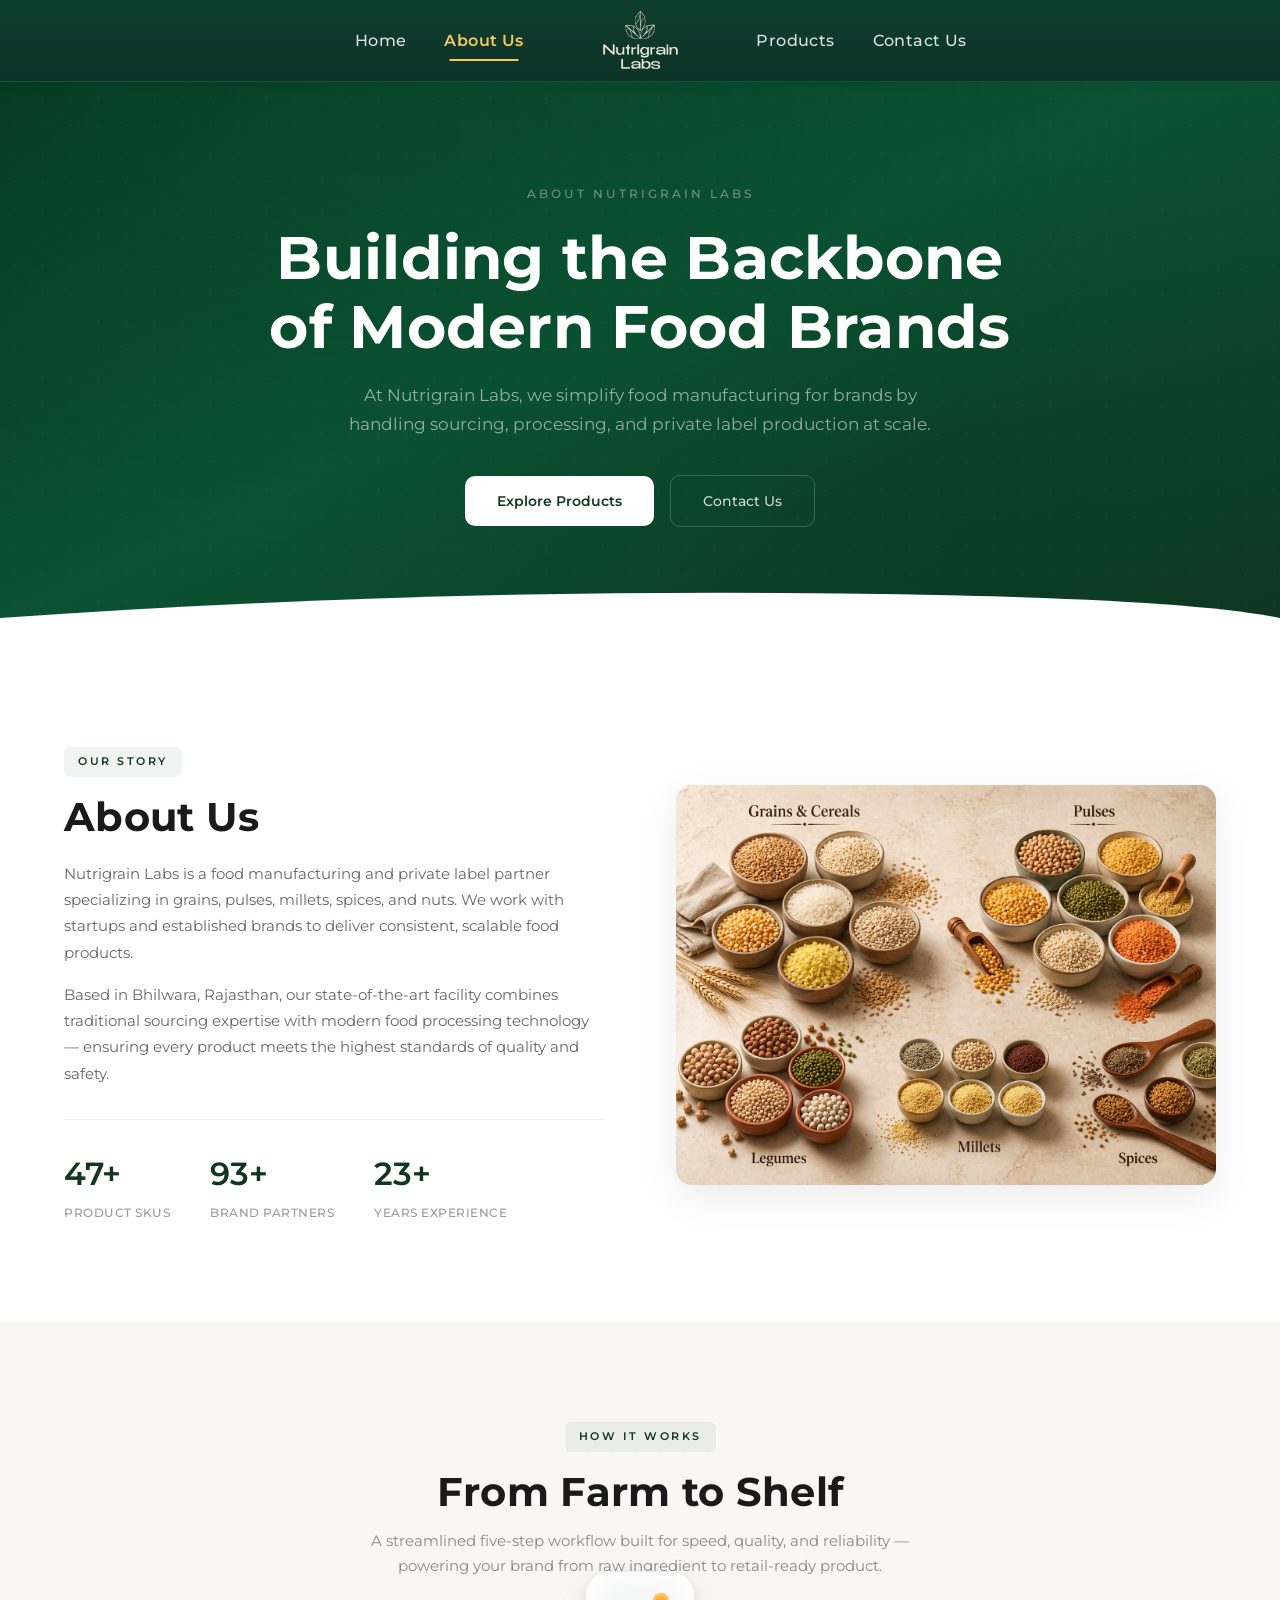
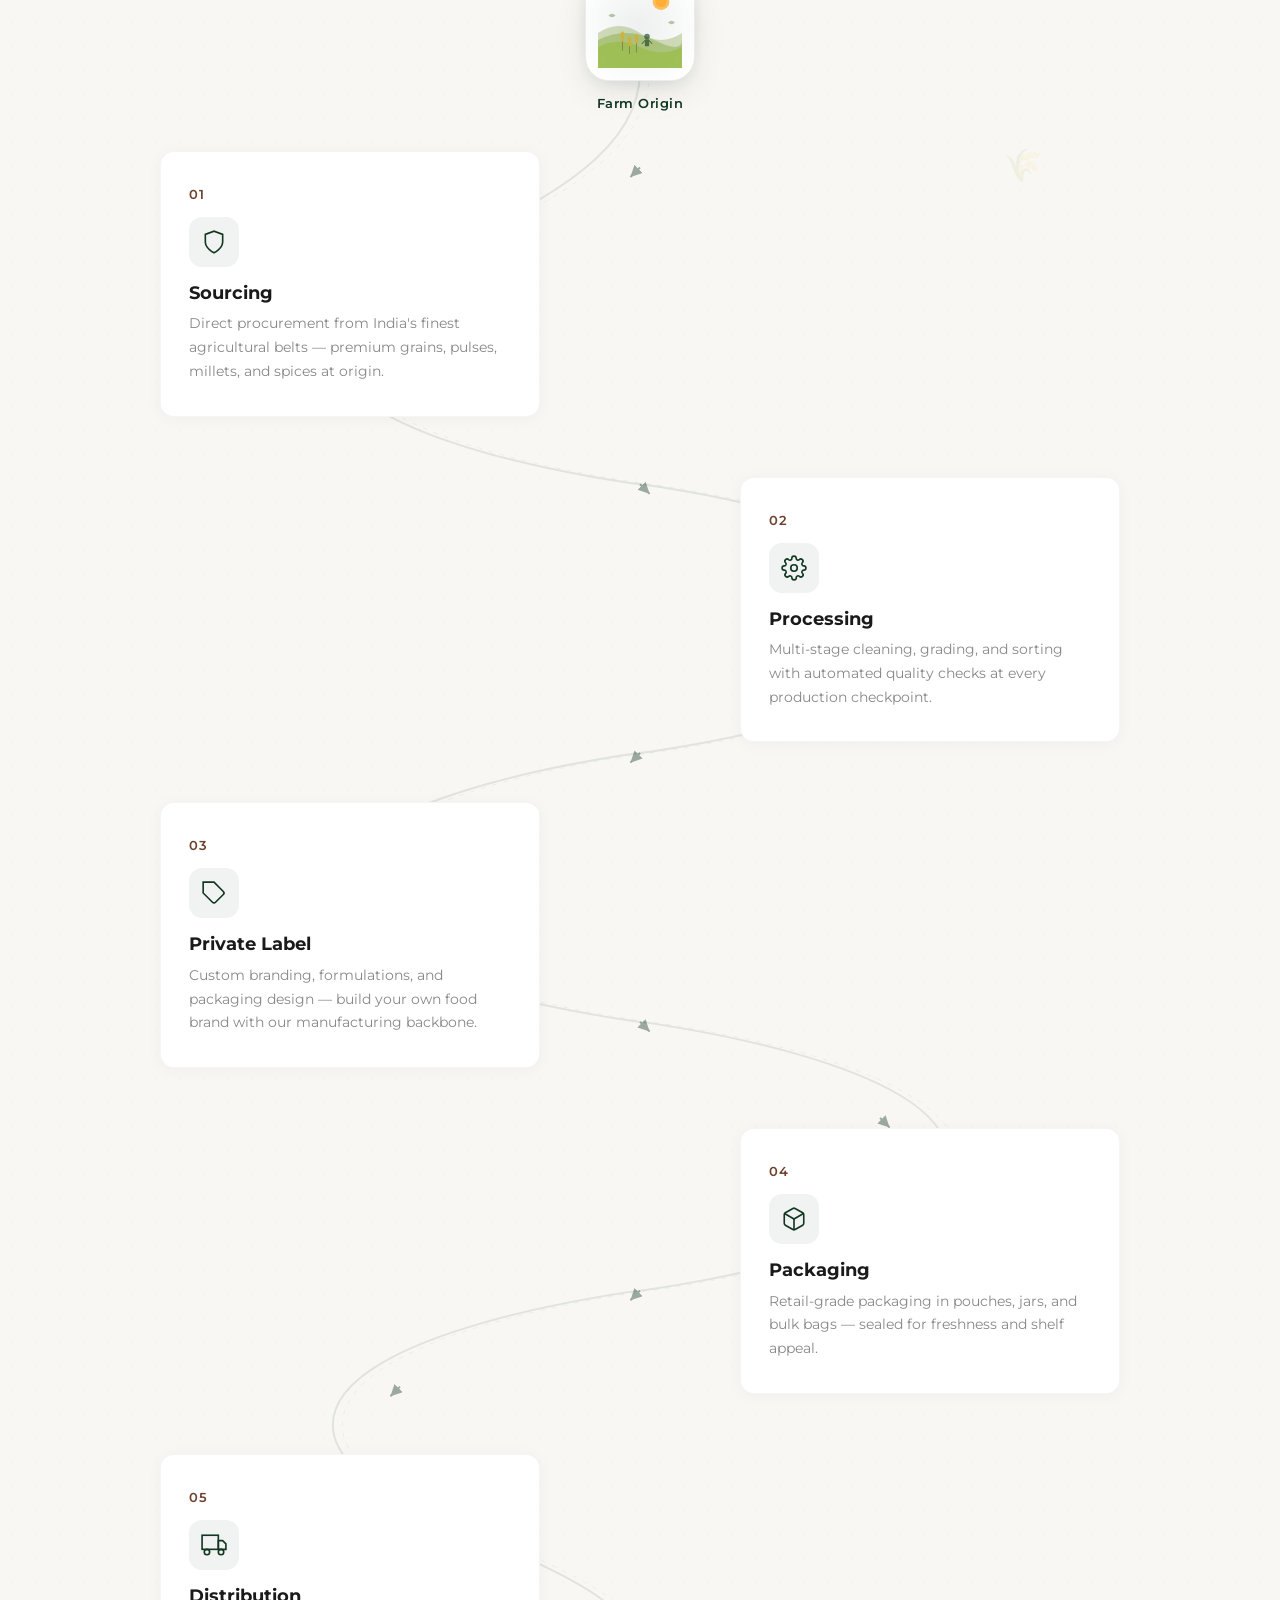
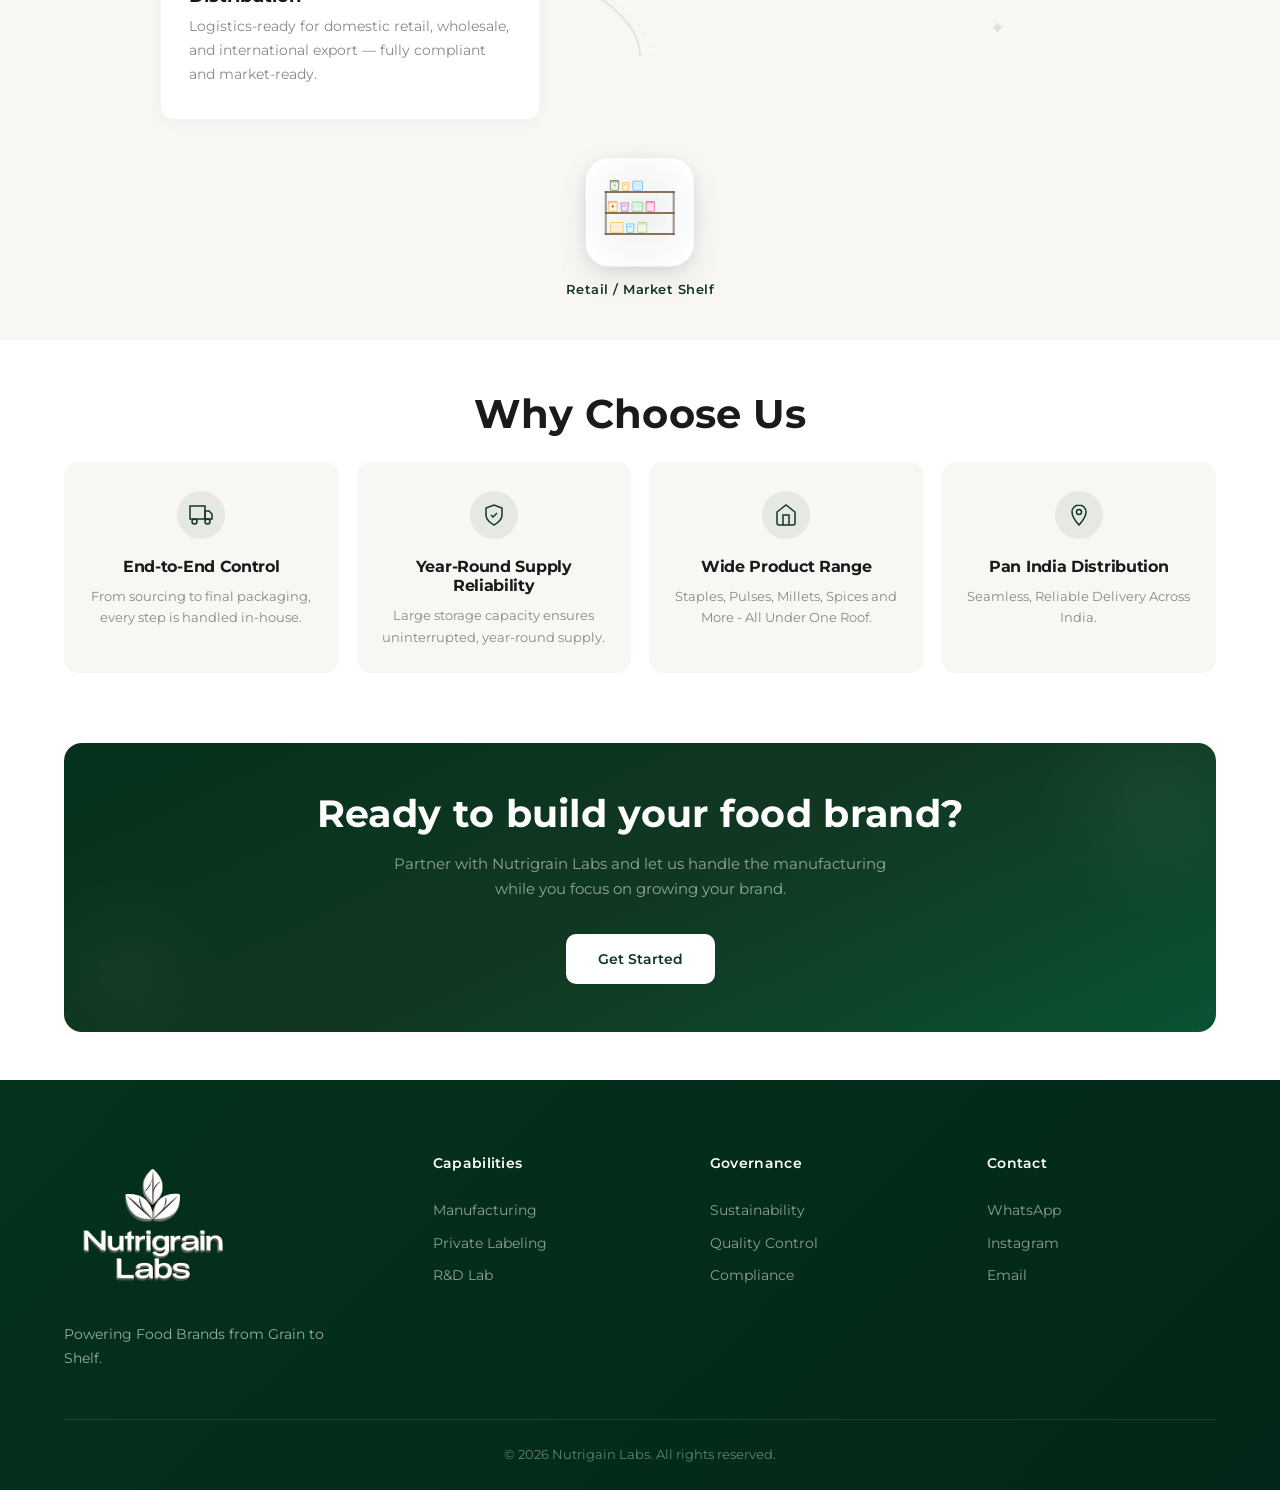
==== commit dfa18abd: "fsdfsd fgvg" ====
--- a/about.html
+++ b/about.html
@@ -130,23 +130,105 @@
         <!-- SVG Curved Path -->
         <svg class="cp-svg-path" viewBox="0 0 1000 1700" fill="none" xmlns="http://www.w3.org/2000/svg"
           preserveAspectRatio="xMidYMid meet">
+          <!-- Background path -->
           <path class="cp-path-bg"
             d="M500 -50 C500 100, 180 140, 180 240 S500 380, 500 380 C500 380, 820 420, 820 520 S500 660, 500 660 C500 660, 180 700, 180 800 S500 940, 500 940 C500 940, 820 980, 820 1080 S500 1220, 500 1220 C500 1220, 180 1260, 180 1360 S500 1500, 500 1600"
             stroke="rgba(17,55,33,0.1)" stroke-width="2" fill="none" stroke-linecap="round" />
+          
+          <!-- Dotted path for animation -->
           <path class="cp-path-dots"
             d="M500 -50 C500 100, 180 140, 180 240 S500 380, 500 380 C500 380, 820 420, 820 520 S500 660, 500 660 C500 660, 180 700, 180 800 S500 940, 500 940 C500 940, 820 980, 820 1080 S500 1220, 500 1220 C500 1220, 180 1260, 180 1360 S500 1500, 500 1600"
             stroke="rgba(17,55,33,0.06)" stroke-width="1" fill="none" stroke-dasharray="4 8" stroke-linecap="round"
             transform="translate(10, 0)" />
+          
+          <!-- Main animated path -->
           <path class="cp-path-fill" id="cpPathFill"
             d="M500 -50 C500 100, 180 140, 180 240 S500 380, 500 380 C500 380, 820 420, 820 520 S500 660, 500 660 C500 660, 180 700, 180 800 S500 940, 500 940 C500 940, 820 980, 820 1080 S500 1220, 500 1220 C500 1220, 180 1260, 180 1360 S500 1500, 500 1600"
             stroke="#113721" stroke-width="2.5" fill="none" stroke-linecap="round" />
+          
+          <!-- Directional arrows along the path -->
+          <g class="cp-arrows" opacity="0.4">
+            <defs>
+              <marker id="arrowhead" markerWidth="8" markerHeight="8" refX="6" refY="3" orient="auto">
+                <polygon points="0 0, 6 3, 0 6" fill="#113721" />
+              </marker>
+            </defs>
+            
+            <!-- Arrow 1 -->
+            <path d="M500 50 L490 60" stroke="#113721" stroke-width="2" marker-end="url(#arrowhead)" class="cp-arrow" style="animation-delay: 0s"/>
+            
+            <!-- Arrow 2 -->
+            <path d="M250 200 L240 210" stroke="#113721" stroke-width="2" marker-end="url(#arrowhead)" class="cp-arrow" style="animation-delay: 0.5s"/>
+            
+            <!-- Arrow 3 -->
+            <path d="M500 380 L510 390" stroke="#113721" stroke-width="2" marker-end="url(#arrowhead)" class="cp-arrow" style="animation-delay: 1s"/>
+            
+            <!-- Arrow 4 -->
+            <path d="M750 480 L760 490" stroke="#113721" stroke-width="2" marker-end="url(#arrowhead)" class="cp-arrow" style="animation-delay: 1.5s"/>
+            
+            <!-- Arrow 5 -->
+            <path d="M500 660 L490 670" stroke="#113721" stroke-width="2" marker-end="url(#arrowhead)" class="cp-arrow" style="animation-delay: 2s"/>
+            
+            <!-- Arrow 6 -->
+            <path d="M250 760 L240 770" stroke="#113721" stroke-width="2" marker-end="url(#arrowhead)" class="cp-arrow" style="animation-delay: 2.5s"/>
+            
+            <!-- Arrow 7 -->
+            <path d="M500 940 L510 950" stroke="#113721" stroke-width="2" marker-end="url(#arrowhead)" class="cp-arrow" style="animation-delay: 3s"/>
+            
+            <!-- Arrow 8 -->
+            <path d="M750 1040 L760 1050" stroke="#113721" stroke-width="2" marker-end="url(#arrowhead)" class="cp-arrow" style="animation-delay: 3.5s"/>
+            
+            <!-- Arrow 9 -->
+            <path d="M500 1220 L490 1230" stroke="#113721" stroke-width="2" marker-end="url(#arrowhead)" class="cp-arrow" style="animation-delay: 4s"/>
+            
+            <!-- Arrow 10 -->
+            <path d="M250 1320 L240 1330" stroke="#113721" stroke-width="2" marker-end="url(#arrowhead)" class="cp-arrow" style="animation-delay: 4.5s"/>
+          </g>
+          
+          <!-- Traveling dot -->
           <circle class="cp-travel-dot" id="cpTravelDot" cx="500" cy="-50" r="6" fill="#113721" />
         </svg>
 
         <!-- Visual Anchors -->
         <div class="cp-anchor cp-anchor-start reveal">
           <div class="cp-anchor-visual">
-            <img src="farm_illustration_1777562231548.png" alt="Farm Origin" />
+            <svg viewBox="0 0 120 120" fill="none" xmlns="http://www.w3.org/2000/svg">
+              <!-- Sun -->
+              <circle cx="90" cy="25" r="12" fill="#FFB84D" opacity="0.9"/>
+              <circle cx="90" cy="25" r="8" fill="#FFA726" opacity="0.7"/>
+              
+              <!-- Hills/Fields -->
+              <path d="M0 70 Q30 50 60 70 T120 70 L120 120 L0 120 Z" fill="#6B8E23" opacity="0.3"/>
+              <path d="M0 80 Q40 60 80 80 T120 80 L120 120 L0 120 Z" fill="#7BA428" opacity="0.4"/>
+              <path d="M0 90 Q30 75 60 90 T120 90 L120 120 L0 120 Z" fill="#8FBC2E" opacity="0.5"/>
+              
+              <!-- Wheat stalks -->
+              <g opacity="0.8">
+                <line x1="35" y1="95" x2="35" y2="75" stroke="#8B7355" stroke-width="1.5"/>
+                <ellipse cx="35" cy="73" rx="3" ry="5" fill="#D4AF37"/>
+                <ellipse cx="35" cy="78" rx="2.5" ry="4" fill="#D4AF37"/>
+                
+                <line x1="45" y1="100" x2="45" y2="82" stroke="#8B7355" stroke-width="1.5"/>
+                <ellipse cx="45" cy="80" rx="3" ry="5" fill="#D4AF37"/>
+                <ellipse cx="45" cy="85" rx="2.5" ry="4" fill="#D4AF37"/>
+                
+                <line x1="55" y1="98" x2="55" y2="78" stroke="#8B7355" stroke-width="1.5"/>
+                <ellipse cx="55" cy="76" rx="3" ry="5" fill="#D4AF37"/>
+                <ellipse cx="55" cy="81" rx="2.5" ry="4" fill="#D4AF37"/>
+              </g>
+              
+              <!-- Farmer silhouette -->
+              <g opacity="0.6" transform="translate(70, 75)">
+                <circle cx="0" cy="0" r="4" fill="#113721"/>
+                <rect x="-3" y="4" width="6" height="10" rx="1" fill="#113721"/>
+                <line x1="-3" y1="6" x2="-7" y2="10" stroke="#113721" stroke-width="1.5" stroke-linecap="round"/>
+                <line x1="3" y1="6" x2="7" y2="10" stroke="#113721" stroke-width="1.5" stroke-linecap="round"/>
+              </g>
+              
+              <!-- Decorative leaves -->
+              <path d="M15 45 Q20 40 25 45 Q20 50 15 45" fill="#4A7C2F" opacity="0.4"/>
+              <path d="M100 55 Q105 50 110 55 Q105 60 100 55" fill="#4A7C2F" opacity="0.4"/>
+            </svg>
             <div class="cp-anchor-glow"></div>
           </div>
           <span class="cp-anchor-label">Farm Origin</span>
@@ -154,7 +236,75 @@
 
         <div class="cp-anchor cp-anchor-end reveal">
           <div class="cp-anchor-visual">
-            <img src="market_shelf_illustration_1777562246388.png" alt="Retail Shelf" />
+            <svg viewBox="0 0 120 120" fill="none" xmlns="http://www.w3.org/2000/svg">
+              <!-- Shelf structure -->
+              <rect x="10" y="30" width="100" height="3" fill="#8B7355" rx="1"/>
+              <rect x="10" y="60" width="100" height="3" fill="#8B7355" rx="1"/>
+              <rect x="10" y="90" width="100" height="3" fill="#8B7355" rx="1"/>
+              
+              <!-- Vertical supports -->
+              <rect x="10" y="30" width="3" height="63" fill="#6B5D4F" opacity="0.6"/>
+              <rect x="107" y="30" width="3" height="63" fill="#6B5D4F" opacity="0.6"/>
+              
+              <!-- Products on top shelf -->
+              <g opacity="0.9">
+                <!-- Jar 1 -->
+                <rect x="18" y="15" width="12" height="14" rx="1" fill="#E8F5E9" stroke="#113721" stroke-width="0.8"/>
+                <rect x="18" y="15" width="12" height="3" fill="#113721" opacity="0.3"/>
+                <circle cx="24" cy="22" r="1.5" fill="#D4AF37"/>
+                
+                <!-- Pouch 1 -->
+                <path d="M35 18 L45 18 L44 29 L36 29 Z" fill="#FFF3E0" stroke="#FF9800" stroke-width="0.8"/>
+                <rect x="37" y="20" width="5" height="2" fill="#FF9800" opacity="0.4"/>
+                
+                <!-- Box 1 -->
+                <rect x="50" y="16" width="14" height="13" rx="1" fill="#E3F2FD" stroke="#2196F3" stroke-width="0.8"/>
+                <line x1="52" y1="20" x2="62" y2="20" stroke="#2196F3" stroke-width="0.5" opacity="0.5"/>
+                <line x1="52" y1="23" x2="62" y2="23" stroke="#2196F3" stroke-width="0.5" opacity="0.5"/>
+              </g>
+              
+              <!-- Products on middle shelf -->
+              <g opacity="0.9">
+                <!-- Jar 2 -->
+                <rect x="15" y="45" width="13" height="14" rx="1" fill="#FFF8E1" stroke="#F57C00" stroke-width="0.8"/>
+                <rect x="15" y="45" width="13" height="3" fill="#F57C00" opacity="0.3"/>
+                <circle cx="21.5" cy="52" r="1.5" fill="#8B4513"/>
+                
+                <!-- Pouch 2 -->
+                <path d="M33 47 L44 47 L43 59 L34 59 Z" fill="#F3E5F5" stroke="#9C27B0" stroke-width="0.8"/>
+                <rect x="35" y="50" width="6" height="2" fill="#9C27B0" opacity="0.4"/>
+                
+                <!-- Box 2 -->
+                <rect x="49" y="46" width="15" height="13" rx="1" fill="#E8F5E9" stroke="#4CAF50" stroke-width="0.8"/>
+                <line x1="51" y1="50" x2="62" y2="50" stroke="#4CAF50" stroke-width="0.5" opacity="0.5"/>
+                <line x1="51" y1="53" x2="62" y2="53" stroke="#4CAF50" stroke-width="0.5" opacity="0.5"/>
+                
+                <!-- Jar 3 -->
+                <rect x="69" y="45" width="12" height="14" rx="1" fill="#FCE4EC" stroke="#E91E63" stroke-width="0.8"/>
+                <rect x="69" y="45" width="12" height="3" fill="#E91E63" opacity="0.3"/>
+              </g>
+              
+              <!-- Products on bottom shelf -->
+              <g opacity="0.9">
+                <!-- Large box -->
+                <rect x="18" y="75" width="18" height="14" rx="1" fill="#FFF3E0" stroke="#FF9800" stroke-width="0.8"/>
+                <line x1="20" y1="79" x2="34" y2="79" stroke="#FF9800" stroke-width="0.5" opacity="0.5"/>
+                <line x1="20" y1="82" x2="34" y2="82" stroke="#FF9800" stroke-width="0.5" opacity="0.5"/>
+                
+                <!-- Pouch 3 -->
+                <path d="M41 77 L52 77 L51 89 L42 89 Z" fill="#E1F5FE" stroke="#03A9F4" stroke-width="0.8"/>
+                <rect x="43" y="80" width="6" height="2" fill="#03A9F4" opacity="0.4"/>
+                
+                <!-- Jar 4 -->
+                <rect x="57" y="75" width="13" height="14" rx="1" fill="#F1F8E9" stroke="#8BC34A" stroke-width="0.8"/>
+                <rect x="57" y="75" width="13" height="3" fill="#8BC34A" opacity="0.3"/>
+              </g>
+              
+              <!-- Sparkle effects -->
+              <circle cx="25" cy="12" r="1" fill="#FFD700" opacity="0.6"/>
+              <circle cx="85" cy="42" r="1" fill="#FFD700" opacity="0.6"/>
+              <circle cx="95" cy="72" r="1" fill="#FFD700" opacity="0.6"/>
+            </svg>
             <div class="cp-anchor-glow"></div>
           </div>
           <span class="cp-anchor-label">Retail / Market Shelf</span>
@@ -373,6 +523,7 @@
       const pathFill = document.getElementById('cpPathFill');
       const travelDot = document.getElementById('cpTravelDot');
       const steps = section.querySelectorAll('.cp-step');
+      const anchors = section.querySelectorAll('.cp-anchor');
       const wrapper = section.querySelector('.cp-wrapper');
 
       // Get path length for stroke-dasharray animation
@@ -391,7 +542,7 @@
         const progress = Math.min(1, Math.max(0, (0 - start) / (end - start)));
 
         // Desktop: draw SVG path
-        if (pathFill && pathLength) {
+        if (window.innerWidth > 768 && pathFill && pathLength) {
           pathFill.style.strokeDashoffset = pathLength * (1 - progress);
 
           if (travelDot && progress > 0.01 && progress < 0.99) {
@@ -405,16 +556,24 @@
         }
 
         // Mobile: fill vertical line via CSS custom property
-        if (wrapper) {
-          wrapper.style.setProperty('--cp-mobile-fill', (progress * 100) + '%');
+        if (window.innerWidth <= 768 && wrapper) {
+          // Calculate mobile progress based on wrapper height
+          const wrapperRect = wrapper.getBoundingClientRect();
+          const wrapperStart = wrapperRect.top - viewH * 0.7;
+          const wrapperEnd = wrapperRect.top + wrapperRect.height - viewH * 0.4;
+          const mobileProgress = Math.min(1, Math.max(0, (0 - wrapperStart) / (wrapperEnd - wrapperStart)));
+          
+          const maxHeight = wrapperRect.height - 240; // Account for anchors
+          wrapper.style.setProperty('--cp-mobile-fill', (mobileProgress * maxHeight) + 'px');
         }
       }
 
       window.addEventListener('scroll', onScroll, { passive: true });
+      window.addEventListener('resize', onScroll, { passive: true });
       onScroll();
 
       // IntersectionObserver for step card reveal
-      const observer = new IntersectionObserver((entries) => {
+      const stepObserver = new IntersectionObserver((entries) => {
         entries.forEach(entry => {
           if (entry.isIntersecting) {
             entry.target.classList.add('cp-visible');
@@ -422,7 +581,18 @@
         });
       }, { threshold: 0.15, rootMargin: '0px 0px -40px 0px' });
 
-      steps.forEach(step => observer.observe(step));
+      steps.forEach(step => stepObserver.observe(step));
+
+      // IntersectionObserver for anchor reveal
+      const anchorObserver = new IntersectionObserver((entries) => {
+        entries.forEach(entry => {
+          if (entry.isIntersecting) {
+            entry.target.classList.add('reveal');
+          }
+        });
+      }, { threshold: 0.2, rootMargin: '0px 0px -60px 0px' });
+
+      anchors.forEach(anchor => anchorObserver.observe(anchor));
     })();
   </script>
   <script>
--- a/about.css
+++ b/about.css
@@ -289,6 +289,7 @@
 
 .cp-path-fill {
   transition: stroke-dashoffset 0.05s linear;
+  filter: drop-shadow(0 2px 4px rgba(17, 55, 33, 0.15));
 }
 
 .cp-path-dots {
@@ -304,6 +305,22 @@
   opacity: 0;
   transition: opacity 0.3s ease;
   filter: drop-shadow(0 0 8px rgba(17, 55, 33, 0.35));
+  animation: dotPulse 2s ease-in-out infinite;
+}
+
+@keyframes dotPulse {
+  0%, 100% { r: 6; opacity: 0.8; }
+  50% { r: 7; opacity: 1; }
+}
+
+/* ── Directional arrows animation ── */
+.cp-arrow {
+  animation: arrowFade 5s ease-in-out infinite;
+}
+
+@keyframes arrowFade {
+  0%, 100% { opacity: 0.2; }
+  50% { opacity: 0.6; }
 }
 
 /* ── Visual Anchors (Farm & Shelf) ── */
@@ -314,52 +331,77 @@
   align-items: center;
   gap: 12px;
   z-index: 3;
+  opacity: 0;
+  transform: translateY(20px);
+  transition: opacity 0.8s ease-out, transform 0.8s ease-out;
+}
+
+.cp-anchor.reveal {
+  opacity: 1;
+  transform: translateY(0);
 }
 
 .cp-anchor-start {
   top: -80px;
   left: 50%;
-  transform: translateX(-50%);
+  transform: translateX(-50%) translateY(20px);
+}
+
+.cp-anchor-start.reveal {
+  transform: translateX(-50%) translateY(0);
 }
 
 .cp-anchor-end {
   bottom: -80px;
   left: 50%;
-  transform: translateX(-50%);
+  transform: translateX(-50%) translateY(20px);
+}
+
+.cp-anchor-end.reveal {
+  transform: translateX(-50%) translateY(0);
 }
 
 .cp-anchor-visual {
   position: relative;
-  width: 100px;
-  height: 100px;
+  width: 110px;
+  height: 110px;
   background: #ffffff;
   border-radius: 24px;
   padding: 12px;
-  box-shadow: 0 12px 32px rgba(0, 0, 0, 0.08);
-  border: 1px solid rgba(17, 55, 33, 0.05);
-  animation: anchorFloat 3s ease-in-out infinite;
+  box-shadow: 
+    0 12px 32px rgba(0, 0, 0, 0.08),
+    0 4px 12px rgba(17, 55, 33, 0.06);
+  border: 1px solid rgba(17, 55, 33, 0.08);
+  animation: anchorFloat 4s ease-in-out infinite;
+  transition: all 0.3s ease;
+}
+
+.cp-anchor-visual:hover {
+  transform: scale(1.05);
+  box-shadow: 
+    0 16px 40px rgba(0, 0, 0, 0.12),
+    0 6px 16px rgba(17, 55, 33, 0.1);
 }
 
 .cp-anchor-end .cp-anchor-visual {
-  animation-delay: 1.5s;
-}
-
-.cp-anchor-visual img {
+  animation-delay: 2s;
+}
+
+.cp-anchor-visual svg {
   width: 100%;
   height: 100%;
-  object-fit: contain;
   position: relative;
   z-index: 2;
 }
 
 .cp-anchor-glow {
   position: absolute;
-  inset: -10px;
-  background: radial-gradient(circle, rgba(17, 55, 33, 0.1) 0%, transparent 70%);
+  inset: -15px;
+  background: radial-gradient(circle, rgba(17, 55, 33, 0.15) 0%, transparent 70%);
   border-radius: 50%;
   z-index: 1;
-  opacity: 0.6;
-  animation: anchorGlow 3s ease-in-out infinite;
+  opacity: 0.5;
+  animation: anchorGlow 4s ease-in-out infinite;
 }
 
 .cp-anchor-label {
@@ -369,16 +411,17 @@
   color: #113721;
   letter-spacing: 0.5px;
   white-space: nowrap;
+  text-shadow: 0 2px 8px rgba(255, 255, 255, 0.8);
 }
 
 @keyframes anchorFloat {
   0%, 100% { transform: translateY(0); }
-  50% { transform: translateY(-8px); }
+  50% { transform: translateY(-10px); }
 }
 
 @keyframes anchorGlow {
-  0%, 100% { opacity: 0.4; transform: scale(1); }
-  50% { opacity: 0.8; transform: scale(1.1); }
+  0%, 100% { opacity: 0.3; transform: scale(1); }
+  50% { opacity: 0.7; transform: scale(1.15); }
 }
 
 .cp-deco {
@@ -387,11 +430,36 @@
   opacity: 0.08;
   pointer-events: none;
   z-index: 0;
-}
-
-.cp-deco-1 { top: 5%; right: 8%; font-size: 32px; }
-.cp-deco-2 { top: 55%; left: 4%; font-size: 26px; }
-.cp-deco-3 { bottom: 10%; right: 12%; font-size: 18px; color: #113721; opacity: 0.12; }
+  animation: decoFloat 6s ease-in-out infinite;
+}
+
+.cp-deco-1 { 
+  top: 5%; 
+  right: 8%; 
+  font-size: 32px;
+  animation-delay: 0s;
+}
+
+.cp-deco-2 { 
+  top: 55%; 
+  left: 4%; 
+  font-size: 26px;
+  animation-delay: 2s;
+}
+
+.cp-deco-3 { 
+  bottom: 10%; 
+  right: 12%; 
+  font-size: 18px; 
+  color: #113721; 
+  opacity: 0.12;
+  animation-delay: 4s;
+}
+
+@keyframes decoFloat {
+  0%, 100% { transform: translateY(0) rotate(0deg); opacity: 0.08; }
+  50% { transform: translateY(-15px) rotate(5deg); opacity: 0.15; }
+}
 
 .cp-step {
   position: relative;
@@ -409,10 +477,11 @@
   transform: translateY(0);
 }
 
-.cp-step[data-step="2"] { transition-delay: 0.08s; }
-.cp-step[data-step="3"] { transition-delay: 0.16s; }
-.cp-step[data-step="4"] { transition-delay: 0.24s; }
-.cp-step[data-step="5"] { transition-delay: 0.32s; }
+.cp-step[data-step="1"] { transition-delay: 0.1s; }
+.cp-step[data-step="2"] { transition-delay: 0.2s; }
+.cp-step[data-step="3"] { transition-delay: 0.3s; }
+.cp-step[data-step="4"] { transition-delay: 0.4s; }
+.cp-step[data-step="5"] { transition-delay: 0.5s; }
 
 .cp-step-left {
   display: flex;
@@ -660,6 +729,49 @@
 /* ═══════════════════════════════════════════════════════════
    RESPONSIVE
    ═══════════════════════════════════════════════════════════ */
+
+/* ── Tablet (768px - 1023px) ── */
+@media (max-width: 1023px) and (min-width: 768px) {
+  .curved-process {
+    padding: 80px 0 100px;
+  }
+
+  .cp-wrapper {
+    max-width: 800px;
+    padding: 80px 0;
+  }
+
+  .cp-anchor-visual {
+    width: 95px;
+    height: 95px;
+  }
+
+  .cp-anchor-start {
+    top: -70px;
+  }
+
+  .cp-anchor-end {
+    bottom: -70px;
+  }
+
+  .cp-step-card {
+    max-width: 340px;
+    padding: 28px 24px;
+  }
+
+  .cp-step-left {
+    padding-right: 50%;
+  }
+
+  .cp-step-right {
+    padding-left: 50%;
+  }
+
+  .cp-deco {
+    font-size: 24px;
+  }
+}
+
 @media (max-width: 1024px) {
   .about-why-grid {
     grid-template-columns: repeat(2, 1fr);
@@ -748,90 +860,164 @@
 
   .cp-wrapper {
     min-height: auto;
-    padding-left: 36px;
+    padding: 0;
+    display: flex;
+    flex-direction: column;
+    align-items: center;
     position: relative;
   }
 
+  /* Vertical line for mobile */
   .cp-wrapper::before {
     content: '';
     position: absolute;
-    left: 12px;
-    top: 0;
-    bottom: 0;
+    left: 50%;
+    transform: translateX(-50%);
+    top: 120px;
+    bottom: 120px;
     width: 2px;
-    background: rgba(17, 55, 33, 0.1);
+    background: rgba(17, 55, 33, 0.12);
     z-index: 1;
   }
 
   .cp-wrapper::after {
     content: '';
     position: absolute;
-    left: 12px;
-    top: 0;
+    left: 50%;
+    transform: translateX(-50%);
+    top: 120px;
     width: 2px;
     height: var(--cp-mobile-fill, 0%);
-    background: #113721;
+    background: linear-gradient(to bottom, #113721, rgba(17, 55, 33, 0.6));
     z-index: 2;
     transition: height 0.1s linear;
+    box-shadow: 0 0 8px rgba(17, 55, 33, 0.3);
+  }
+
+  /* Animated dots moving down the line */
+  .cp-wrapper::before {
+    background: 
+      linear-gradient(to bottom, 
+        rgba(17, 55, 33, 0.12) 0%, 
+        rgba(17, 55, 33, 0.12) 50%, 
+        transparent 50%, 
+        transparent 100%
+      );
+    background-size: 2px 20px;
+    animation: mobileDotsFlow 2s linear infinite;
+  }
+
+  @keyframes mobileDotsFlow {
+    from { background-position: 0 0; }
+    to { background-position: 0 20px; }
   }
 
   .cp-step-left,
   .cp-step-right {
     padding-left: 0;
     padding-right: 0;
-    justify-content: flex-start;
+    justify-content: center;
+    width: 100%;
   }
 
   .cp-step {
-    margin-bottom: 40px;
+    margin-bottom: 32px;
+    width: 100%;
+    display: flex;
+    justify-content: center;
   }
 
   .cp-step-card {
-    max-width: 100%;
+    max-width: 360px;
+    width: 100%;
     padding: 24px 20px;
   }
 
+  /* Connection dots on the vertical line */
   .cp-step::before {
     content: '';
     position: absolute;
-    left: -30px;
-    top: 28px;
-    width: 12px;
-    height: 12px;
+    left: 50%;
+    transform: translateX(-50%);
+    top: 32px;
+    width: 14px;
+    height: 14px;
     background: #fff;
-    border: 2px solid rgba(17, 55, 33, 0.15);
+    border: 3px solid rgba(17, 55, 33, 0.2);
     border-radius: 50%;
     z-index: 3;
-    transition: all 0.3s ease;
+    transition: all 0.4s ease;
+    box-shadow: 0 2px 8px rgba(0, 0, 0, 0.1);
   }
 
   .cp-step.cp-visible::before {
     background: #113721;
     border-color: #113721;
-    box-shadow: 0 0 0 4px rgba(17, 55, 33, 0.1);
-  }
-
+    box-shadow: 
+      0 0 0 6px rgba(17, 55, 33, 0.15),
+      0 2px 12px rgba(17, 55, 33, 0.3);
+    animation: dotPop 0.5s ease-out;
+  }
+
+  @keyframes dotPop {
+    0% { transform: translateX(-50%) scale(0); }
+    50% { transform: translateX(-50%) scale(1.3); }
+    100% { transform: translateX(-50%) scale(1); }
+  }
+
+  /* Farm anchor at top */
   .cp-anchor {
     position: relative;
     top: auto;
     bottom: auto;
     left: auto;
     transform: none;
-    margin-bottom: 40px;
+    margin-bottom: 48px;
+    order: -1;
+  }
+
+  .cp-anchor-start {
+    transform: none;
+  }
+
+  .cp-anchor-start.reveal {
+    transform: none;
   }
 
   .cp-anchor-visual {
-    width: 80px;
-    height: 80px;
-  }
-
+    width: 90px;
+    height: 90px;
+    padding: 10px;
+  }
+
+  /* Shelf anchor at bottom */
   .cp-anchor-end {
-    margin-top: 40px;
+    margin-top: 48px;
     margin-bottom: 0;
+    order: 999;
+    transform: none;
+  }
+
+  .cp-anchor-end.reveal {
+    transform: none;
+  }
+
+  .cp-anchor-label {
+    font-size: 12px;
   }
 
   .cp-deco {
     display: none;
+  }
+
+  /* Reduce glow intensity on mobile */
+  .cp-anchor-glow {
+    opacity: 0.3;
+  }
+
+  @keyframes anchorFloat {
+    0%, 100% { transform: translateY(0); }
+    50% { transform: translateY(-6px); }
   }
 
   .about-cta {
@@ -873,6 +1059,7 @@
   .btn-about-primary,
   .btn-about-secondary {
     justify-content: center;
+    min-height: 48px; /* Touch-friendly */
   }
 
   .about-who-stats {
@@ -893,11 +1080,71 @@
     align-items: stretch;
   }
 
+  /* Curved Process Mobile Refinements */
+  .curved-process {
+    padding: 50px 0 60px;
+  }
+
+  .cp-header {
+    margin-bottom: 40px;
+    padding: 0 16px;
+  }
+
+  .cp-wrapper {
+    padding: 0 16px;
+  }
+
+  .cp-anchor-visual {
+    width: 75px;
+    height: 75px;
+    padding: 8px;
+    border-radius: 18px;
+  }
+
+  .cp-anchor {
+    margin-bottom: 36px;
+  }
+
+  .cp-anchor-end {
+    margin-top: 36px;
+  }
+
+  .cp-anchor-label {
+    font-size: 11px;
+  }
+
+  .cp-step {
+    margin-bottom: 28px;
+  }
+
+  .cp-step-card {
+    max-width: 100%;
+    padding: 20px 18px;
+    min-height: 48px; /* Touch-friendly */
+  }
+
   .cp-step-card h3 {
     font-size: 16px;
   }
 
   .cp-step-card p {
     font-size: 13px;
-  }
-}
+    line-height: 1.65;
+  }
+
+  .cp-step-icon {
+    width: 44px;
+    height: 44px;
+  }
+
+  .cp-step-num {
+    font-size: 12px;
+  }
+
+  /* Adjust vertical line for smaller screens */
+  .cp-wrapper::before,
+  .cp-wrapper::after {
+    top: 100px;
+    bottom: 100px;
+  }
+}
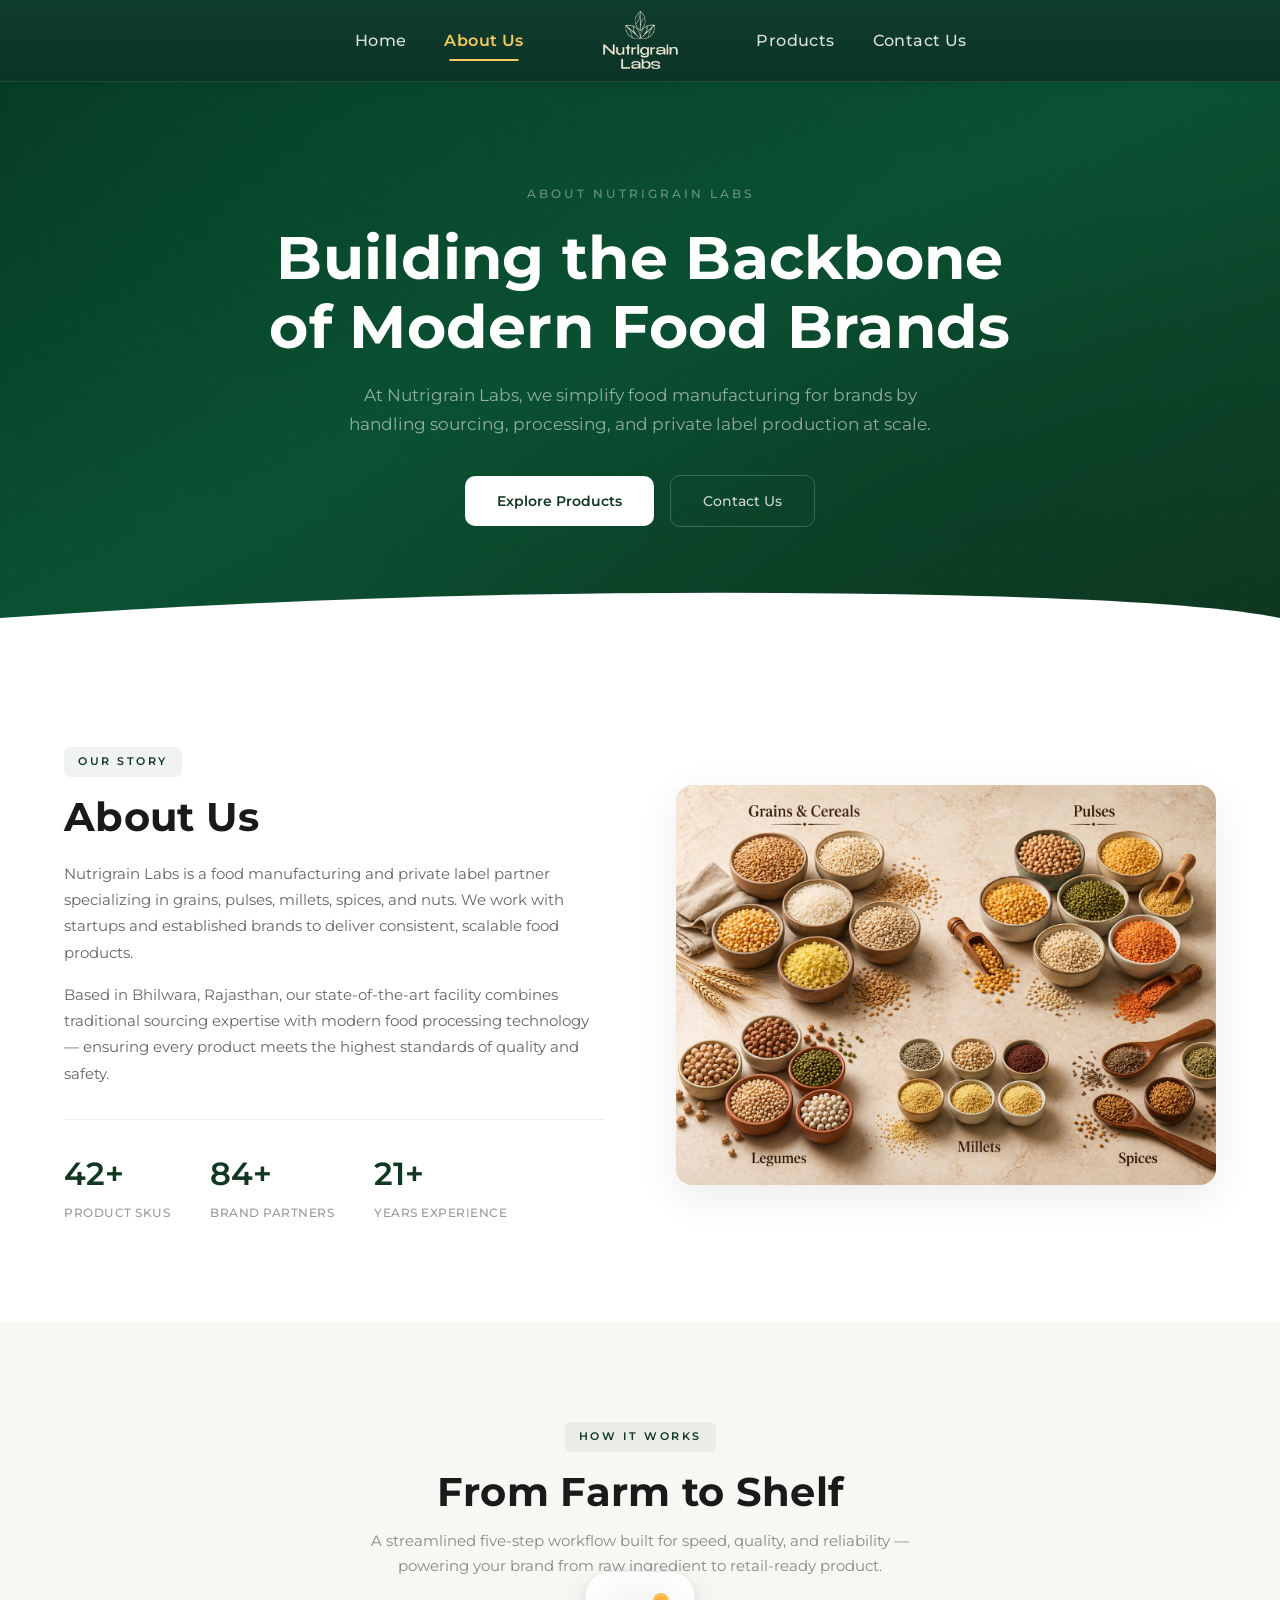
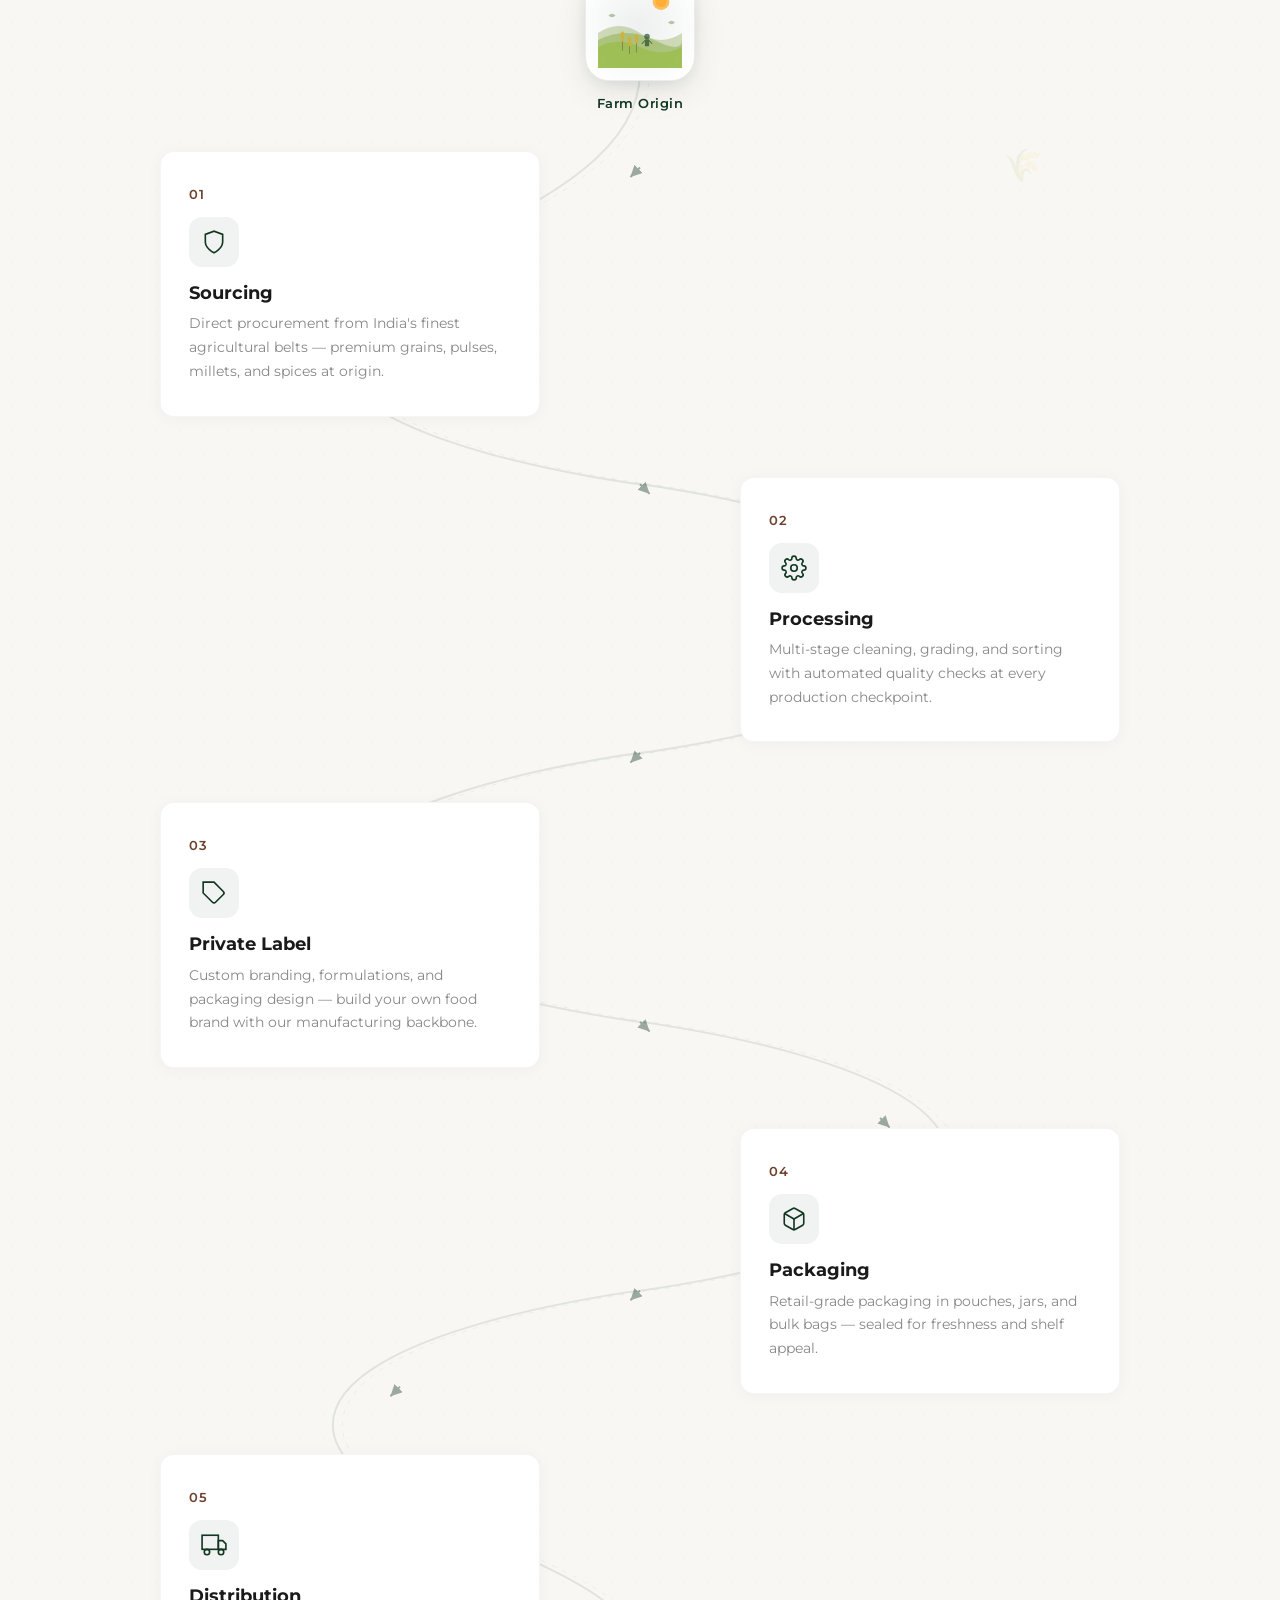
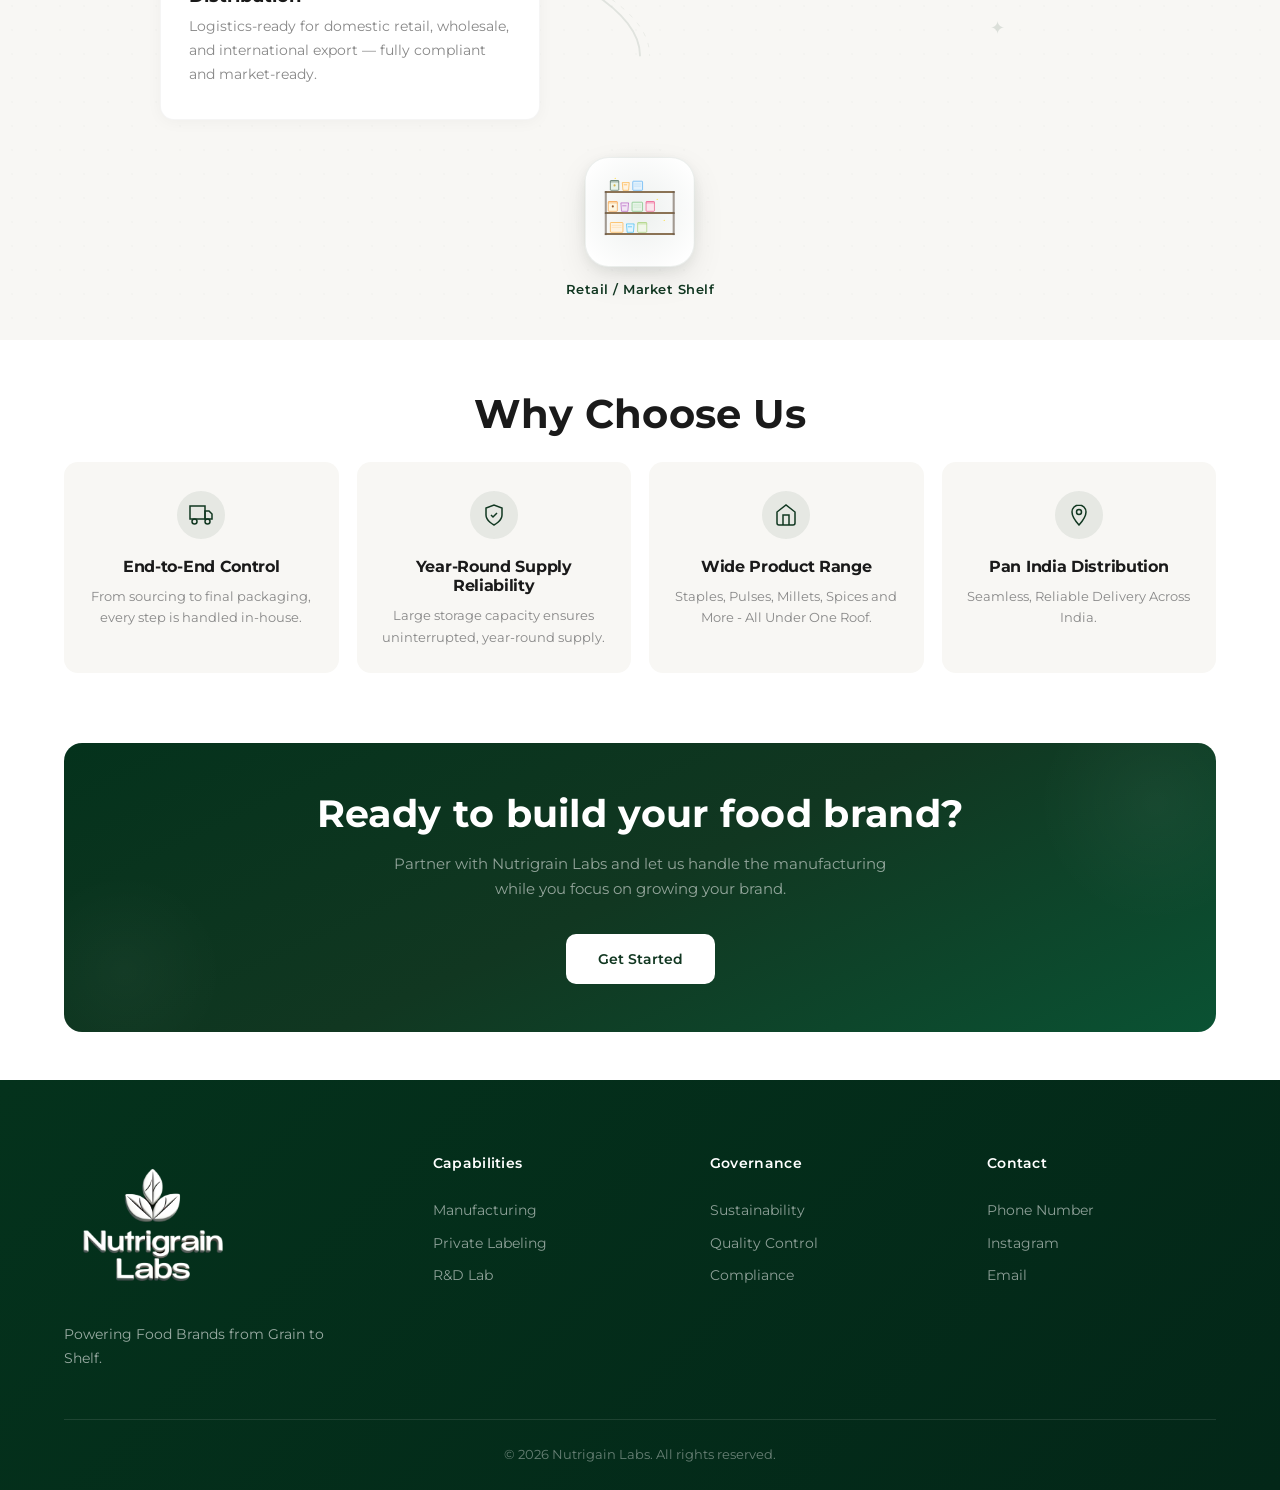
==== commit 82b86d72: "jhjdhjdfghjdhj ddadfgfgbshhgjhjghj" ====
--- a/about.html
+++ b/about.html
@@ -502,7 +502,7 @@
         </div>
         <div class="footer-col">
           <h4>Contact</h4>
-          <a href="https://wa.me/919950895333" target="_blank">WhatsApp</a>
+          <a href="https://wa.me/919950895333" target="_blank">Phone Number</a>
           <a href="https://instagram.com" target="_blank">Instagram</a>
           <a href="mailto:info@nutrigainlabs.com">Email</a>
         </div>
--- a/index.css
+++ b/index.css
@@ -1225,13 +1225,6 @@
   perspective: 1000px;
 }
 
-/* ── Cards — premium interactive dimming on grid hover ── */
-.categories-grid:hover .category-card {
-  opacity: 0.5;
-  transform: scale(0.96);
-  filter: blur(1px);
-}
-
 .categories-grid:hover .category-card:hover {
   opacity: 1;
   transform: translateY(-10px) scale(1.04);
@@ -1982,7 +1975,7 @@
 .reveal {
   opacity: 0;
   transform: translateY(30px);
-  transition: all 0.7s var(--ease);
+  transition: all 0.3s var(--ease);
 }
 
 .reveal.visible {
@@ -1999,22 +1992,22 @@
 }
 
 .reveal-delay-3 {
+  transition-delay: 0.2s;
+}
+
+.reveal-delay-4 {
   transition-delay: 0.3s;
 }
 
-.reveal-delay-4 {
-  transition-delay: 0.4s;
-}
-
 .reveal-delay-5 {
-  transition-delay: 0.5s;
+  transition-delay: 0.1s;
 }
 
 /* Split reveal animations */
 .reveal-left {
   opacity: 0;
   transform: translateX(-40px);
-  transition: all 0.8s var(--ease);
+  transition: all 0.3s var(--ease);
 }
 
 .reveal-left.visible {
@@ -2025,7 +2018,7 @@
 .reveal-right {
   opacity: 0;
   transform: translateX(40px);
-  transition: all 0.8s var(--ease);
+  transition: all 0.3s var(--ease);
 }
 
 .reveal-right.visible {
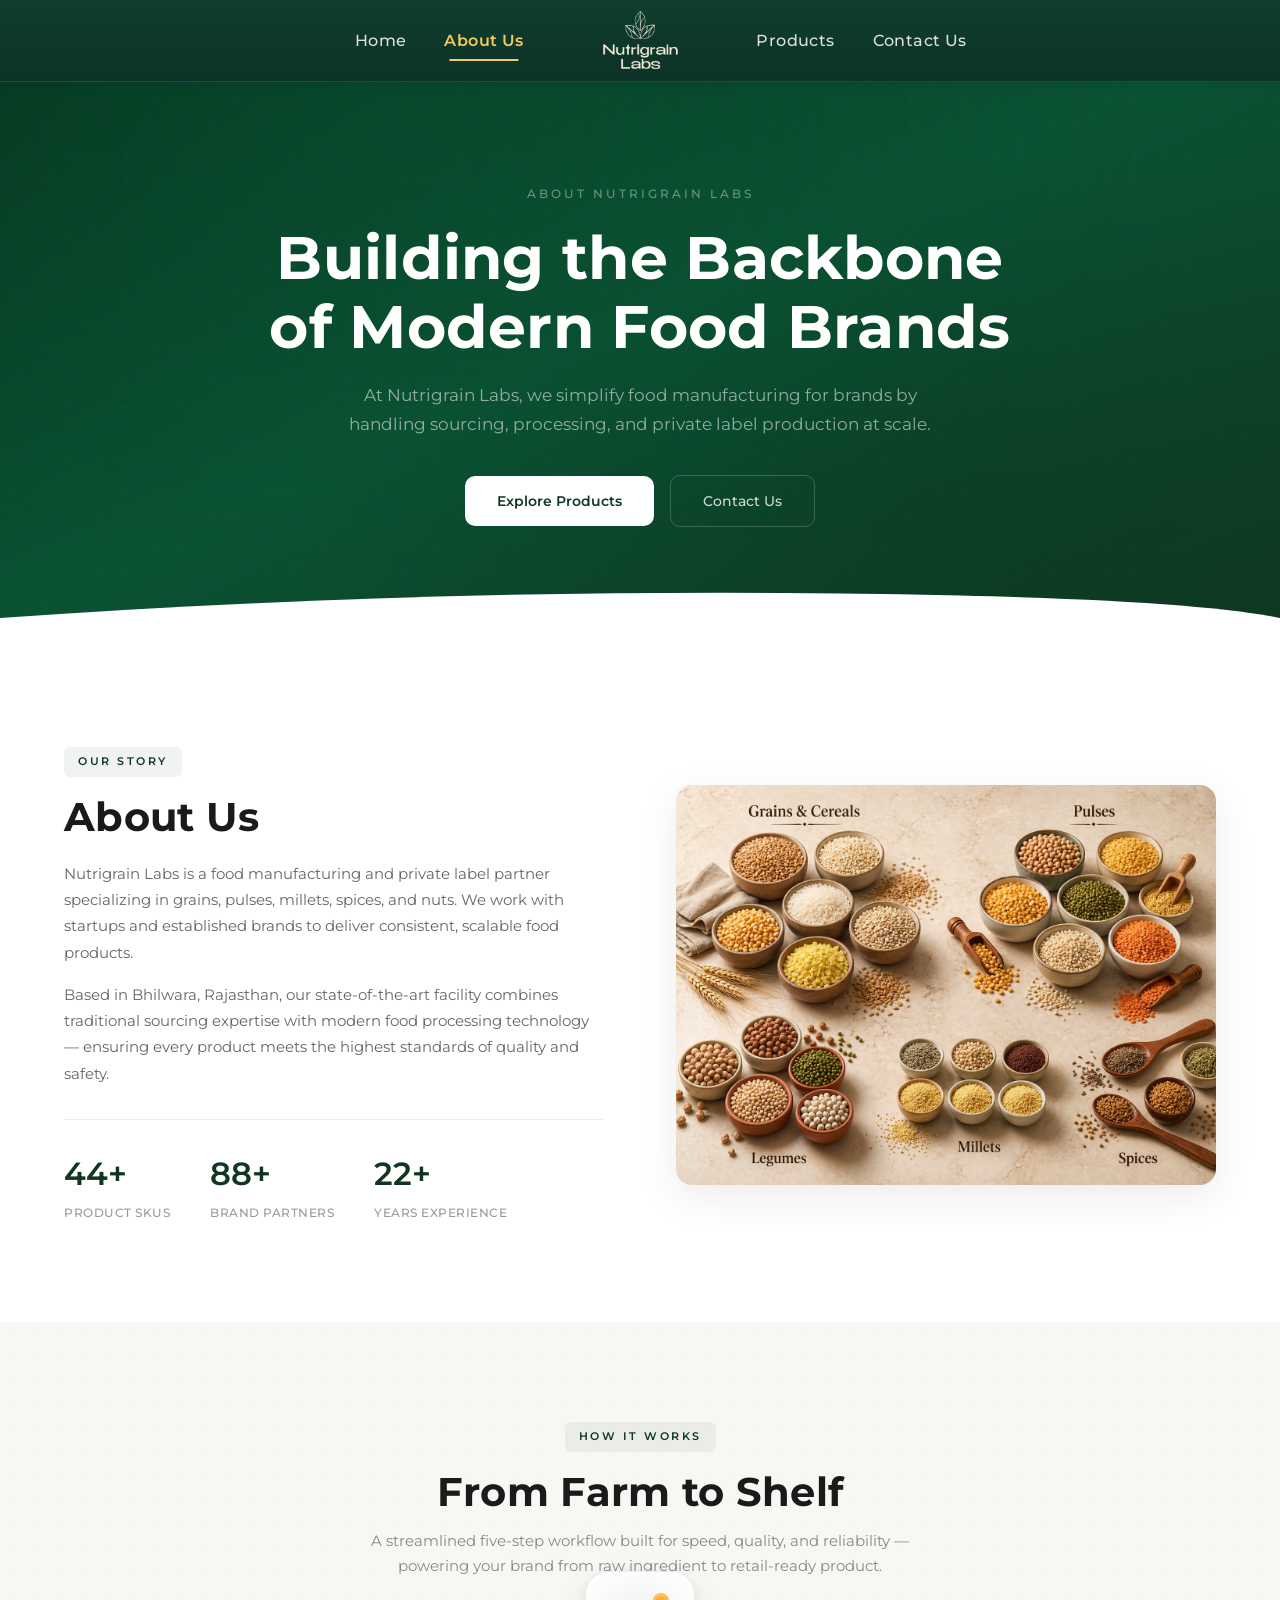
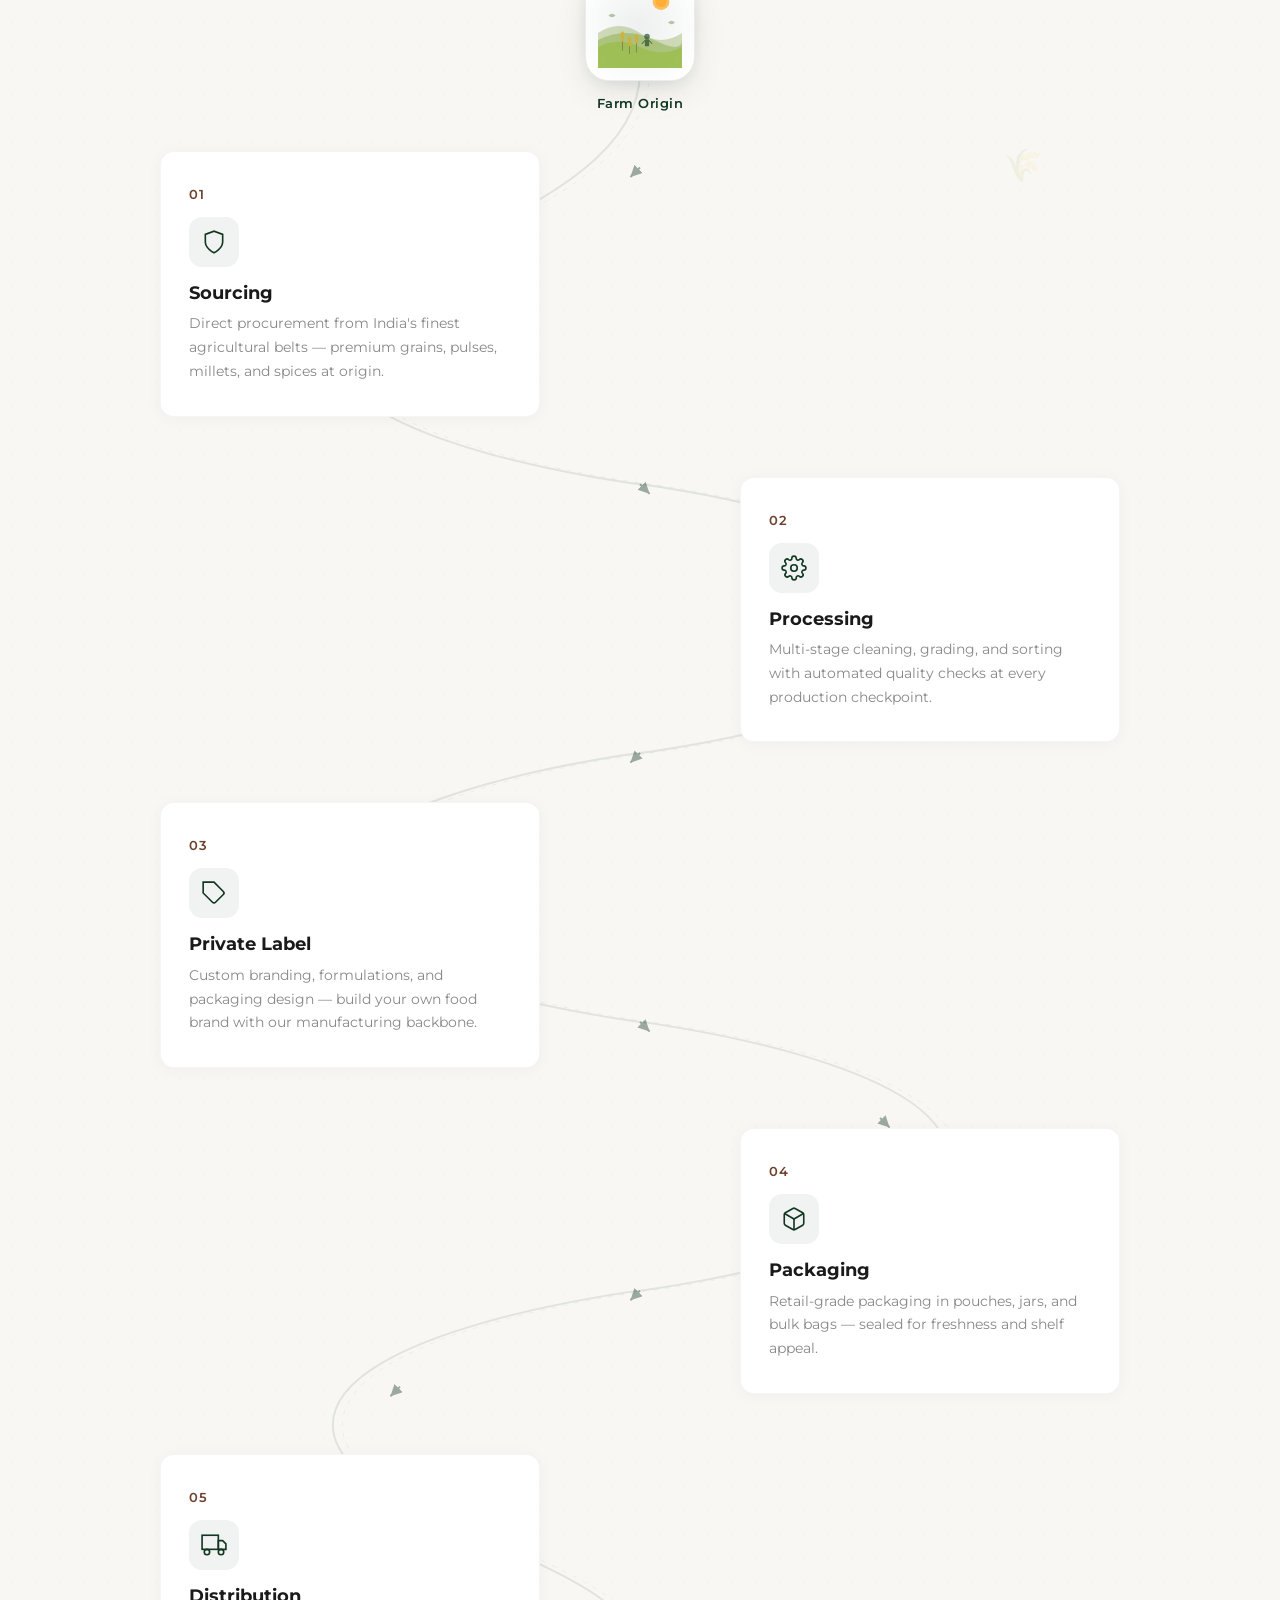
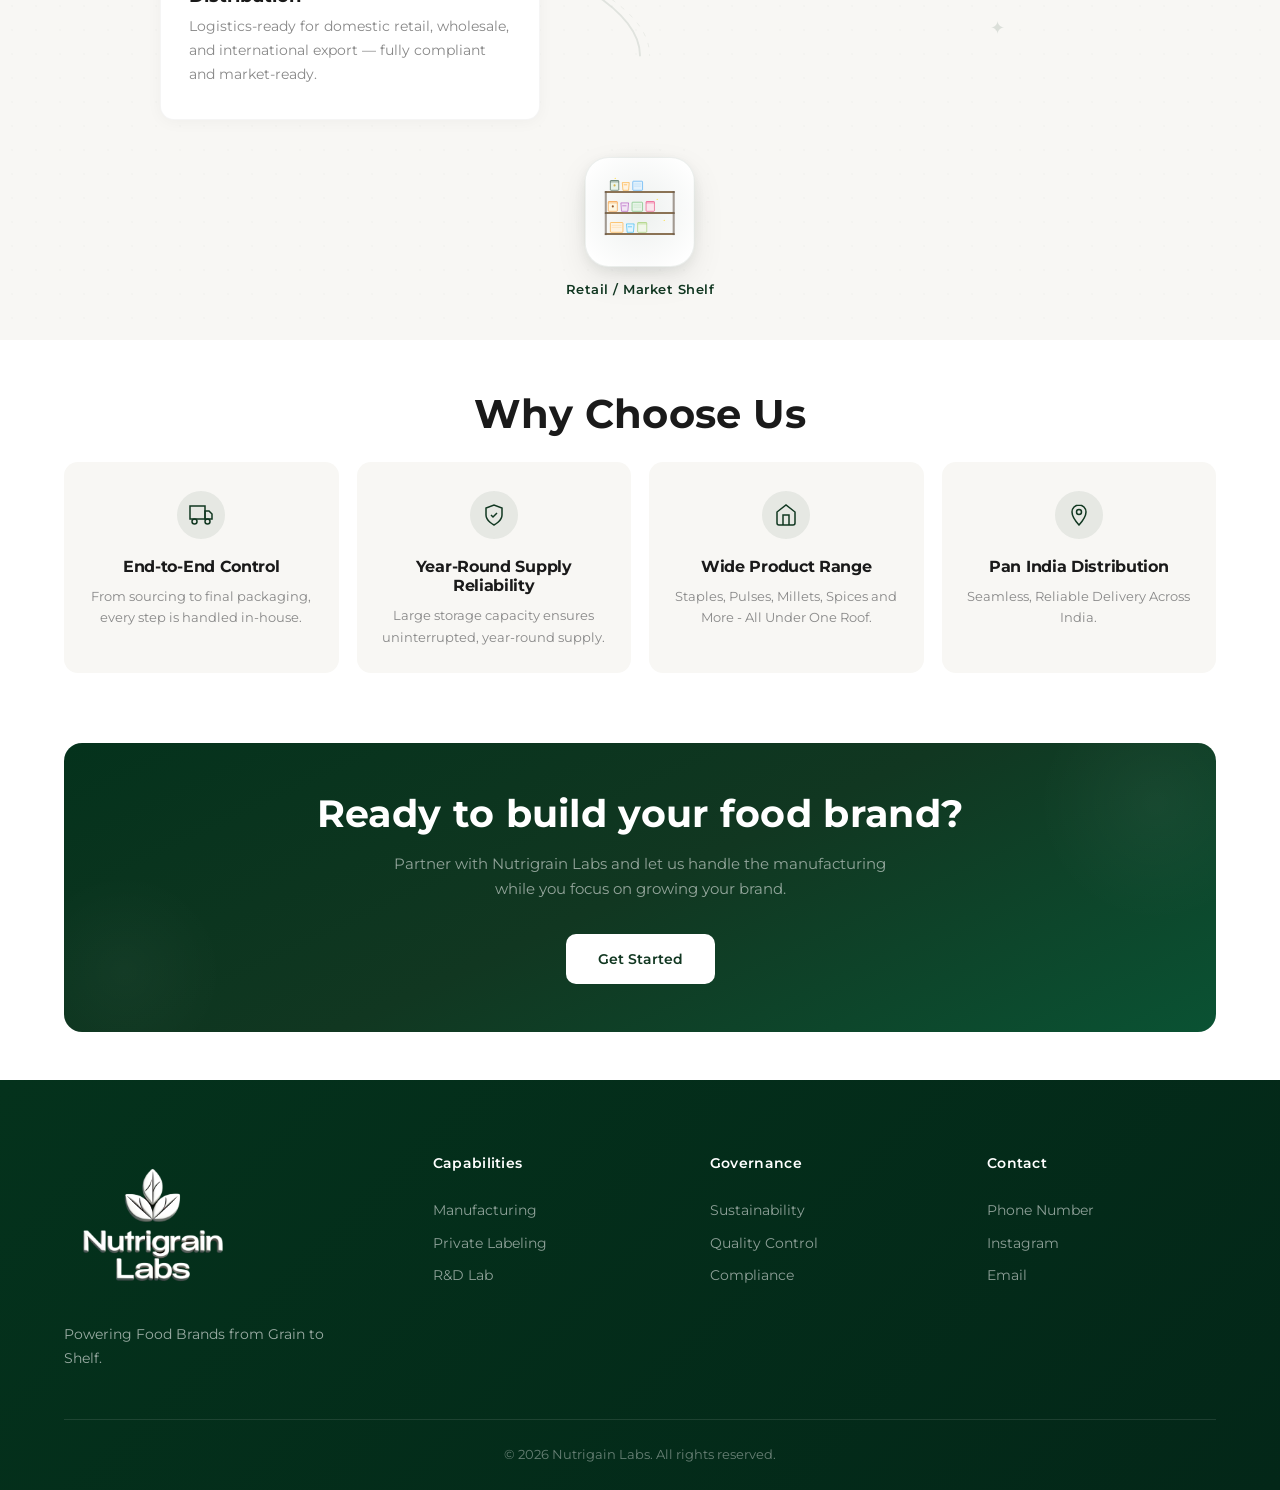
==== commit 1dc53c5d: "erfetyuuiui dfssdfsdfsfdgfsgsfdg" ====
--- a/about.html
+++ b/about.html
@@ -27,7 +27,7 @@
       </nav>
 
       <a href="index.html" class="header-logo" id="headerLogo">
-        <img src="images/header-logo.png" alt="Nutrigrain Labs" class="header-logo-img" />
+        <img src="images/header-logo.png" alt="Nutrigrain Labs" class="header-logo-img" decoding="async" />
       </a>
 
       <nav class="nav-right" id="navRight">
@@ -107,7 +107,7 @@
         </div>
         <div class="about-who-image reveal reveal-delay-2">
           <div class="about-who-img-wrapper">
-            <img src="images/all products banner.png" alt="Premium food ingredients" loading="lazy" />
+            <img src="images/all products banner.png" alt="Premium food ingredients" loading="lazy" decoding="async" />
           </div>
         </div>
       </div>
@@ -484,7 +484,7 @@
       <div class="footer-grid">
         <div class="footer-brand">
           <a href="index.html" class="logo footer-logo">
-            <img src="images/footer-logo.png" alt="Nutrigrain Labs" class="footer-logo-img" />
+            <img src="images/footer-logo.png" alt="Nutrigrain Labs" class="footer-logo-img" loading="lazy" decoding="async" />
           </a>
           <p class="footer-desc">Powering Food Brands from Grain to Shelf.</p>
         </div>
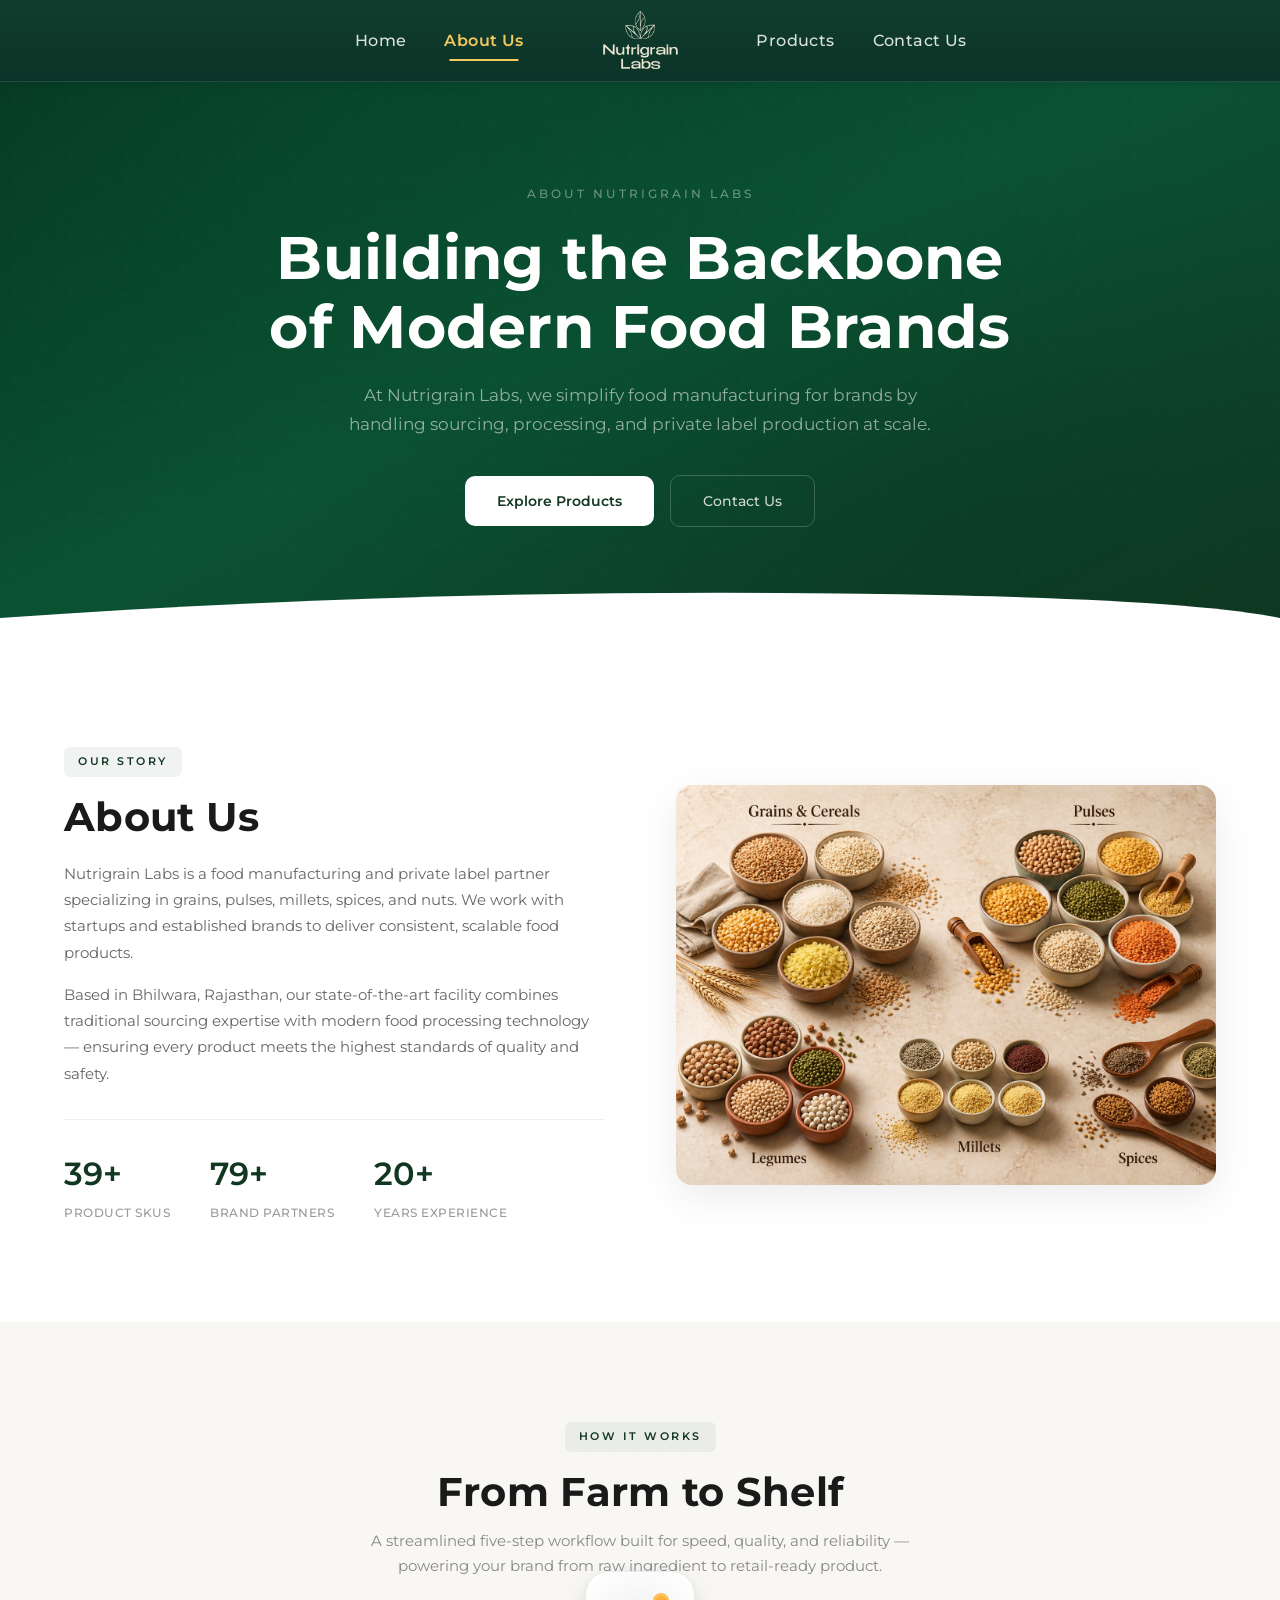
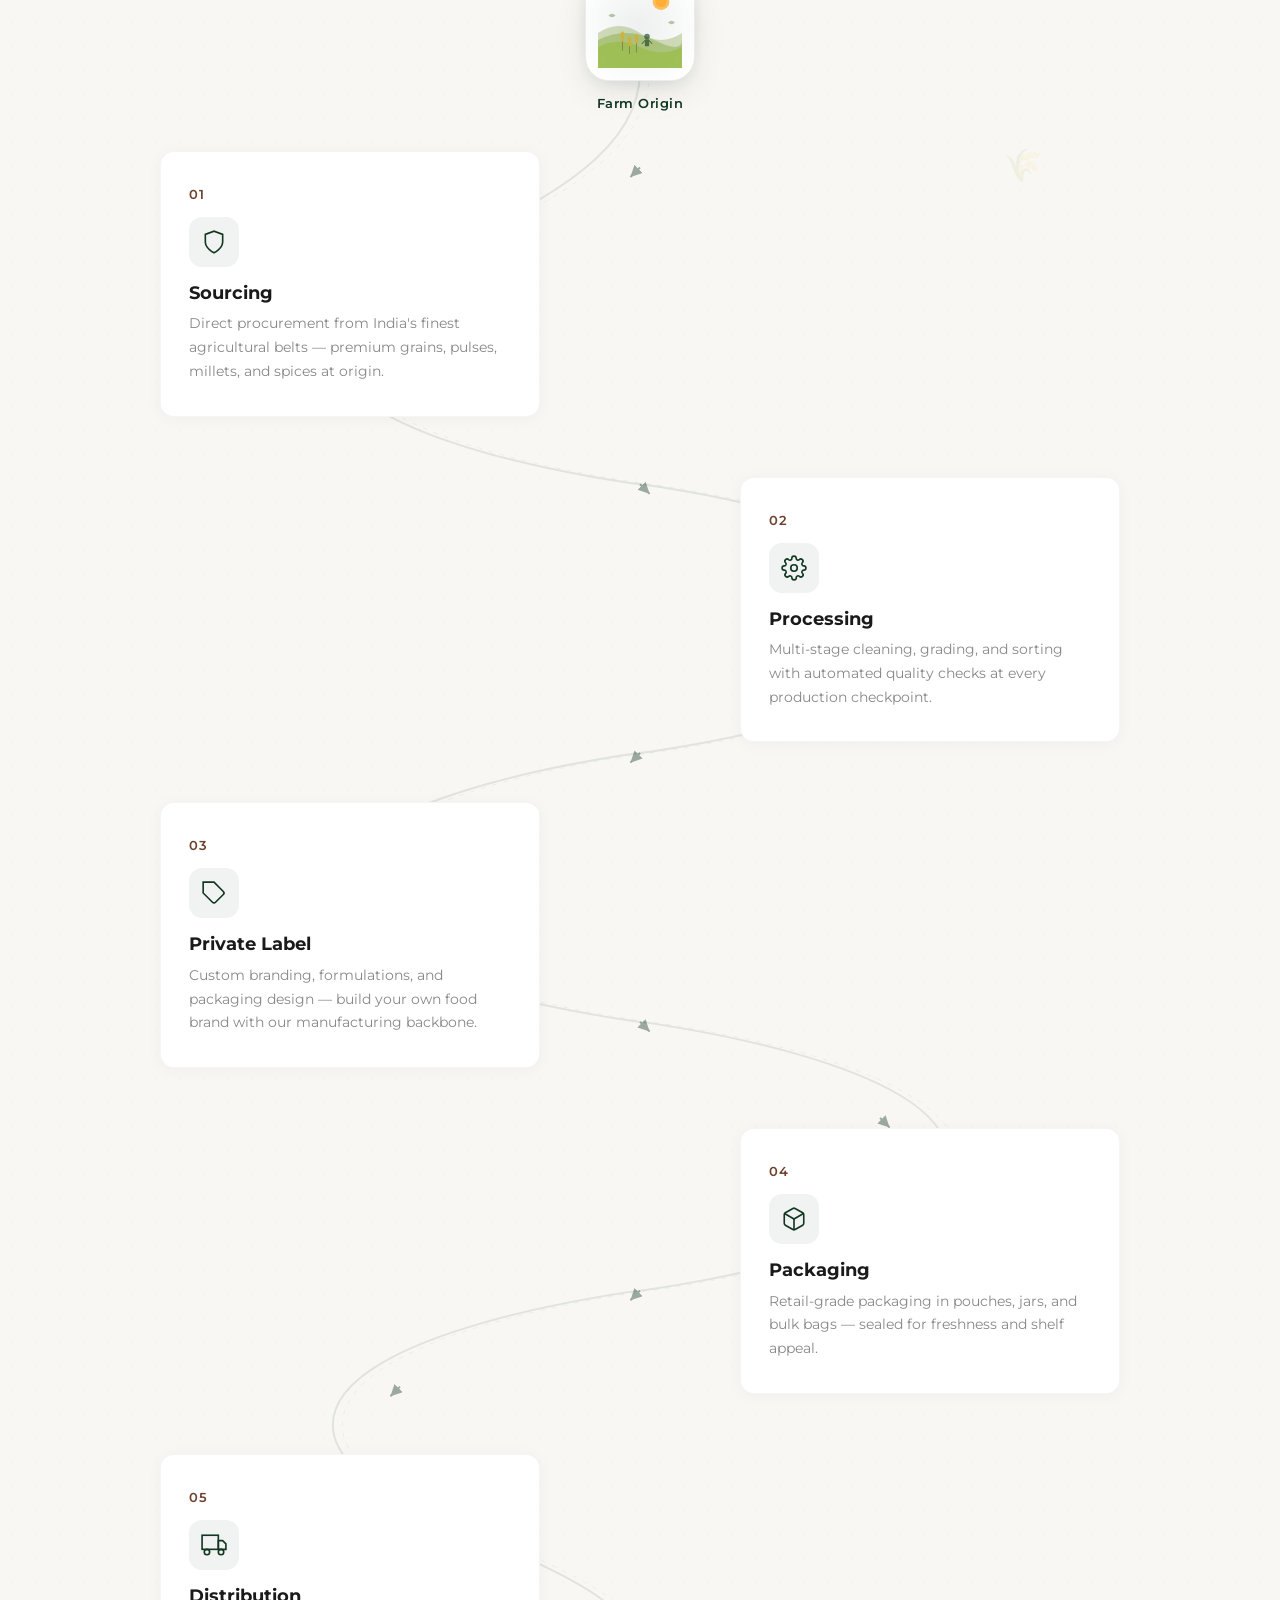
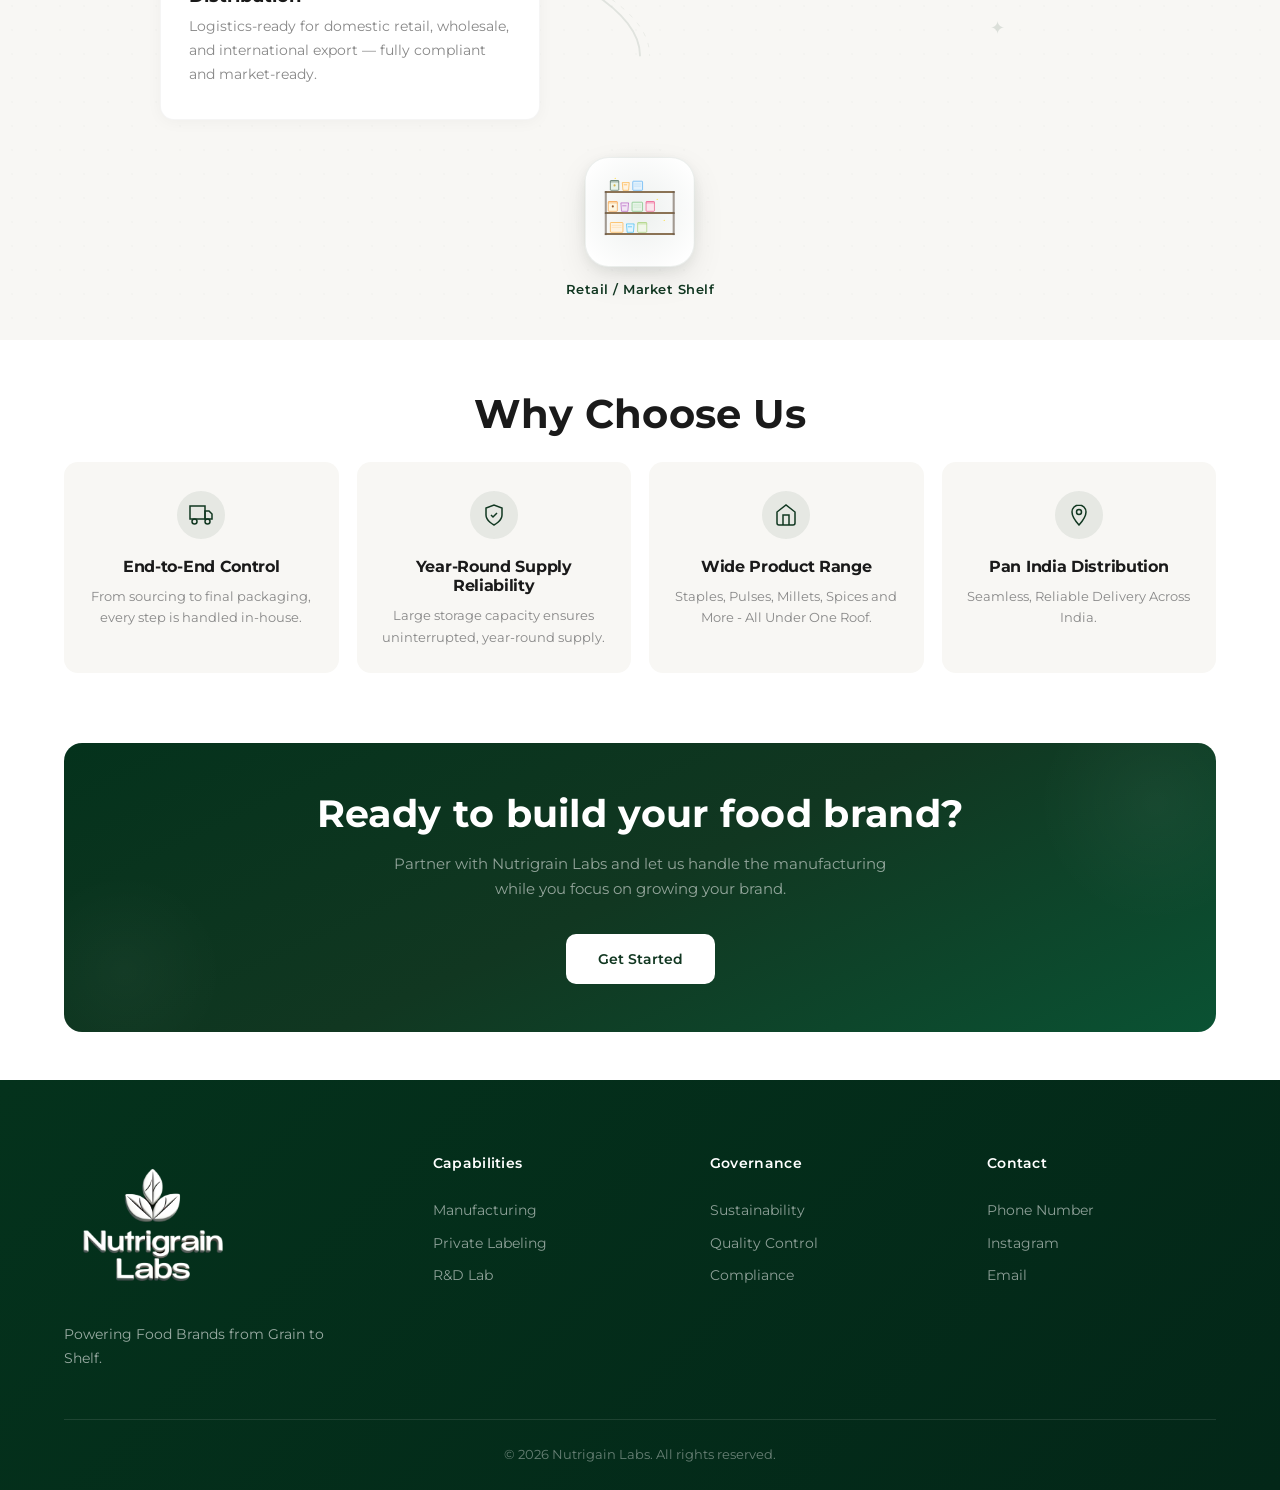
==== commit dd0e629d: "dsfsdfsdf dfdsfdsf" ====
--- a/about.html
+++ b/about.html
@@ -27,7 +27,7 @@
       </nav>
 
       <a href="index.html" class="header-logo" id="headerLogo">
-        <img src="images/header-logo.png" alt="Nutrigrain Labs" class="header-logo-img" decoding="async" />
+        <img src="images/header-logo.png" alt="Nutrigrain Labs" class="header-logo-img" />
       </a>
 
       <nav class="nav-right" id="navRight">
@@ -107,7 +107,7 @@
         </div>
         <div class="about-who-image reveal reveal-delay-2">
           <div class="about-who-img-wrapper">
-            <img src="images/all products banner.png" alt="Premium food ingredients" loading="lazy" decoding="async" />
+            <img src="images/all products banner.png" alt="Premium food ingredients" loading="lazy" />
           </div>
         </div>
       </div>
@@ -484,7 +484,7 @@
       <div class="footer-grid">
         <div class="footer-brand">
           <a href="index.html" class="logo footer-logo">
-            <img src="images/footer-logo.png" alt="Nutrigrain Labs" class="footer-logo-img" loading="lazy" decoding="async" />
+            <img src="images/footer-logo.png" alt="Nutrigrain Labs" class="footer-logo-img" />
           </a>
           <p class="footer-desc">Powering Food Brands from Grain to Shelf.</p>
         </div>
